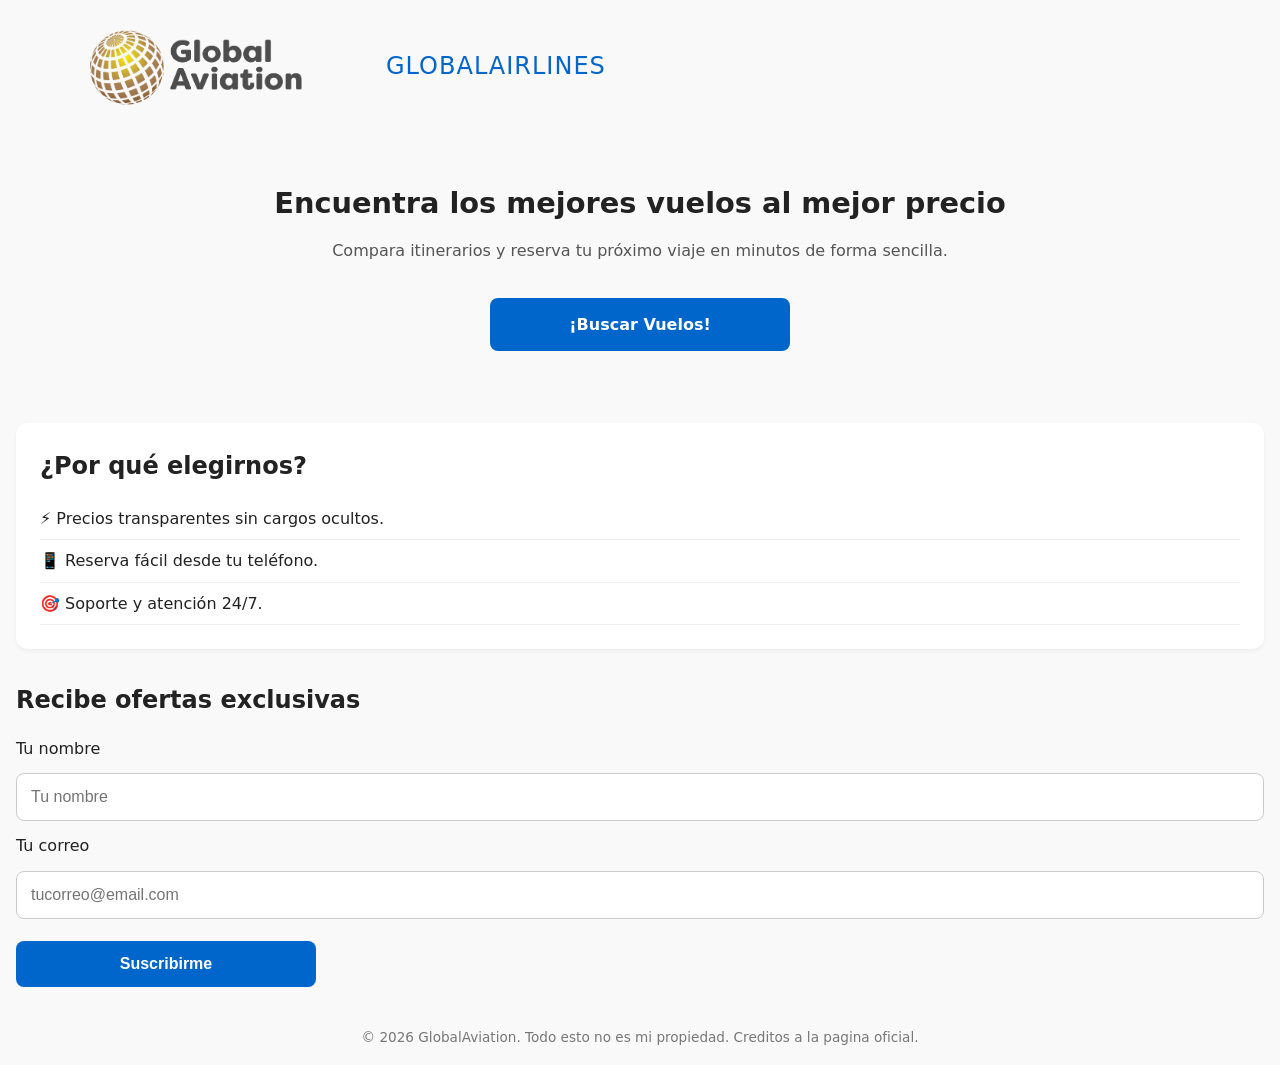
==== index.html @ c8b050ff "primer commit" ====
<!DOCTYPE html>
<html lang="es">
<head>
    <meta charset="UTF-8">
    <meta name="viewport" content="width=device-width, initial-scale=1.0">
    <title>Cheap Flights and Simple Itineraries | Global Aviation</title>
    <link rel="stylesheet" href="styles/styles.css">
</head>
<body>

    <header class="header">
        <a href="#" class="logo">
        <img src="assets/imageLogo.png" alt="Logo de GlobalAirlines" class="logo-img">
        <span>GlobalAirlines</span>
        </a>
        
        <section class="hero">
            <h1>Encuentra los mejores vuelos al mejor precio</h1>
            <p>Compara itinerarios y reserva tu próximo viaje en minutos de forma sencilla.</p>
            <a href="#contacto" class="btn-cta">¡Buscar Vuelos!</a>
        </section>
    </header>

    <main>
        <section class="benefits">
            <h2>¿Por qué elegirnos?</h2>
            <ul>
                <li>⚡ Precios transparentes sin cargos ocultos.</li>
                <li>📱 Reserva fácil desde tu teléfono.</li>
                <li>🎯 Soporte y atención 24/7.</li>
            </ul>
        </section>

        <section id="contacto" class="contact-section">
            <h2>Recibe ofertas exclusivas</h2>
            <form action="#" method="POST">
                <label for="nombre" class="sr-only">Tu nombre</label>
                <input type="text" id="nombre" name="nombre" placeholder="Tu nombre" required>
                
                <label for="correo" class="sr-only">Tu correo</label>
                <input type="email" id="correo" name="correo" placeholder="tucorreo@email.com" required>
                
                <button type="submit" class="btn-cta">Suscribirme</button>
            </form>
        </section>
    </main>

    <footer>
        <p>&copy; 2026 GlobalAviation. Todo esto no es mi propiedad. Creditos a la pagina oficial.</p>
    </footer>

</body>
</html>
---- styles/styles.css ----
* {
    box-sizing: border-box;
    margin: 0;
    padding: 0;
}

body {
    font-family: system-ui, -apple-system, BlinkMacSystemFont, 'Segoe UI', Roboto, sans-serif;
    line-height: 1.6;
    color: #222;
    background-color: #f9f9f9;
    padding: 16px;
}

.logo {
    display: inline-flex;
    align-items: center;
    justify-content: center;
    gap: 10px; 
    text-decoration: none;
    font-size: 1.5rem;
    font-weight: 400;
    color: #0066cc;
    text-transform: uppercase;
    letter-spacing: 1px;
    margin: 0 auto 24px auto;
}

.logo-img {
    height: 100px; 
    width: 360px;  
    object-fit: contain;
}

.hero {
    text-align: center;
    padding: 40px 10px;
}

.hero h1 {
    font-size: 1.8rem;
    margin-bottom: 12px;
}

.hero p {
    font-size: 1rem;
    margin-bottom: 24px;
    color: #555;
}

/* Botones grandes y fáciles de pulsar con el dedo */
.btn-cta {
    display: inline-block;
    width: 100%;
    max-width: 300px;
    background-color: #0066cc;
    color: #fff;
    text-decoration: none;
    padding: 14px 20px;
    border-radius: 8px;
    font-weight: bold;
    text-align: center;
    border: none;
    font-size: 1rem;
    cursor: pointer;
    margin-top: 10px;
}

.benefits {
    margin: 32px 0;
    background: #fff;
    padding: 24px;
    border-radius: 12px;
    box-shadow: 0 2px 4px rgba(0,0,0,0.05);
}

.benefits ul {
    list-style: none;
    margin-top: 12px;
}

.benefits li {
    padding: 8px 0;
    border-bottom: 1px solid #eee;
}

form {
    display: flex;
    flex-direction: column;
    gap: 12px;
    margin-top: 16px;
}

form input {
    width: 100%;
    padding: 14px;
    border: 1px solid #ccc;
    border-radius: 8px;
    font-size: 1rem;
}

footer {
    text-align: center;
    margin-top: 40px;
    font-size: 0.85rem;
    color: #777;
}
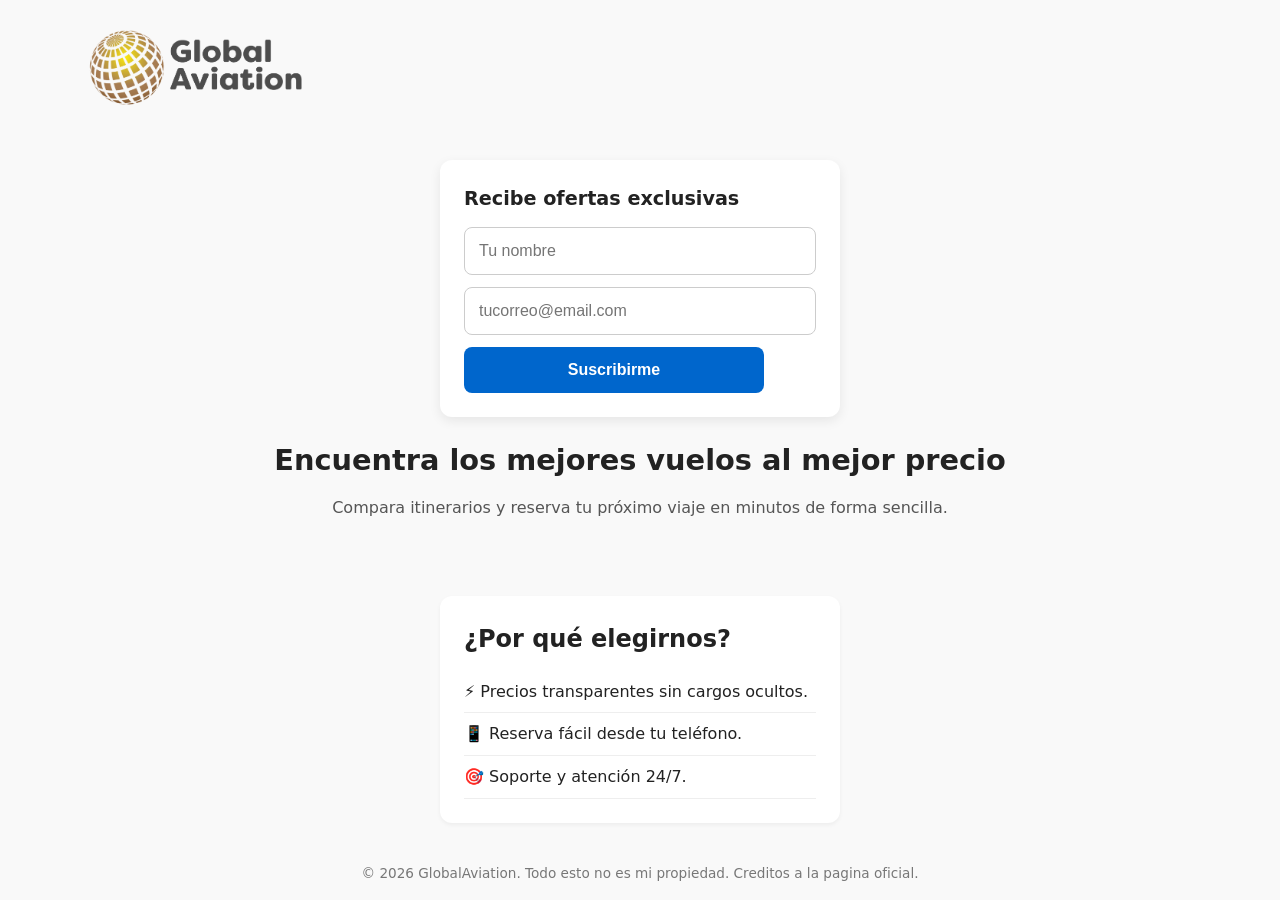
==== commit 21901089: "2do commit" ====
--- a/index.html
+++ b/index.html
@@ -10,14 +10,25 @@
 
     <header class="header">
         <a href="#" class="logo">
-        <img src="assets/imageLogo.png" alt="Logo de GlobalAirlines" class="logo-img">
-        <span>GlobalAirlines</span>
+            <img src="assets/imageLogo.png" alt="Logo de GlobalAirlines" class="logo-img">
         </a>
-        
+        <div class="header-form-container">
+                <h2>Recibe ofertas exclusivas</h2>
+                <form action="#" method="POST">
+                    <label for="nombre" class="sr-only">Tu nombre</label>
+                    <input type="text" id="nombre" name="nombre" placeholder="Tu nombre" required>
+                    
+                    <label for="correo" class="sr-only">Tu correo</label>
+                    <input type="email" id="correo" name="correo" placeholder="tucorreo@email.com" required>
+                    
+                    <button type="submit" class="btn-cta">Suscribirme</button>
+                </form>
+            </div>
         <section class="hero">
             <h1>Encuentra los mejores vuelos al mejor precio</h1>
             <p>Compara itinerarios y reserva tu próximo viaje en minutos de forma sencilla.</p>
-            <a href="#contacto" class="btn-cta">¡Buscar Vuelos!</a>
+            
+            
         </section>
     </header>
 
@@ -30,19 +41,6 @@
                 <li>🎯 Soporte y atención 24/7.</li>
             </ul>
         </section>
-
-        <section id="contacto" class="contact-section">
-            <h2>Recibe ofertas exclusivas</h2>
-            <form action="#" method="POST">
-                <label for="nombre" class="sr-only">Tu nombre</label>
-                <input type="text" id="nombre" name="nombre" placeholder="Tu nombre" required>
-                
-                <label for="correo" class="sr-only">Tu correo</label>
-                <input type="email" id="correo" name="correo" placeholder="tucorreo@email.com" required>
-                
-                <button type="submit" class="btn-cta">Suscribirme</button>
-            </form>
-        </section>
     </main>
 
     <footer>
--- a/styles/styles.css
+++ b/styles/styles.css
@@ -12,6 +12,11 @@
     padding: 16px;
 }
 
+.header {
+    text-align: left;
+    width: 100%;
+}
+
 .logo {
     display: inline-flex;
     align-items: center;
@@ -19,7 +24,7 @@
     gap: 10px; 
     text-decoration: none;
     font-size: 1.5rem;
-    font-weight: 400;
+    font-weight: 700;
     color: #0066cc;
     text-transform: uppercase;
     letter-spacing: 1px;
@@ -34,7 +39,7 @@
 
 .hero {
     text-align: center;
-    padding: 40px 10px;
+    padding: 20px 10px;
 }
 
 .hero h1 {
@@ -48,10 +53,37 @@
     color: #555;
 }
 
-/* Botones grandes y fáciles de pulsar con el dedo */
+.header-form-container {
+    background: #ffffff;
+    padding: 24px;
+    border-radius: 12px;
+    box-shadow: 0 4px 12px rgba(0, 0, 0, 0.08);
+    margin: 20px auto 0 auto;
+    max-width: 400px;
+}
+
+.header-form-container h2 {
+    font-size: 1.2rem;
+    margin-bottom: 12px;
+    color: #222;
+}
+
+form {
+    display: flex;
+    flex-direction: column;
+    gap: 12px;
+}
+
+form input {
+    width: 100%;
+    padding: 14px;
+    border: 1px solid #ccc;
+    border-radius: 8px;
+    font-size: 1rem;
+}
+
 .btn-cta {
     display: inline-block;
-    width: 100%;
     max-width: 300px;
     background-color: #0066cc;
     color: #fff;
@@ -63,11 +95,16 @@
     border: none;
     font-size: 1rem;
     cursor: pointer;
-    margin-top: 10px;
+    transition: background-color 0.2s ease;
+}
+
+.btn-cta:hover {
+    background-color: #004b99;
 }
 
 .benefits {
-    margin: 32px 0;
+    margin: 32px auto;
+    max-width: 400px;
     background: #fff;
     padding: 24px;
     border-radius: 12px;
@@ -84,19 +121,16 @@
     border-bottom: 1px solid #eee;
 }
 
-form {
-    display: flex;
-    flex-direction: column;
-    gap: 12px;
-    margin-top: 16px;
-}
-
-form input {
-    width: 100%;
-    padding: 14px;
-    border: 1px solid #ccc;
-    border-radius: 8px;
-    font-size: 1rem;
+.sr-only {
+    position: absolute;
+    width: 1px;
+    height: 1px;
+    padding: 0;
+    margin: -1px;
+    overflow: hidden;
+    clip: rect(0, 0, 0, 0);
+    white-space: nowrap;
+    border: 0;
 }
 
 footer {
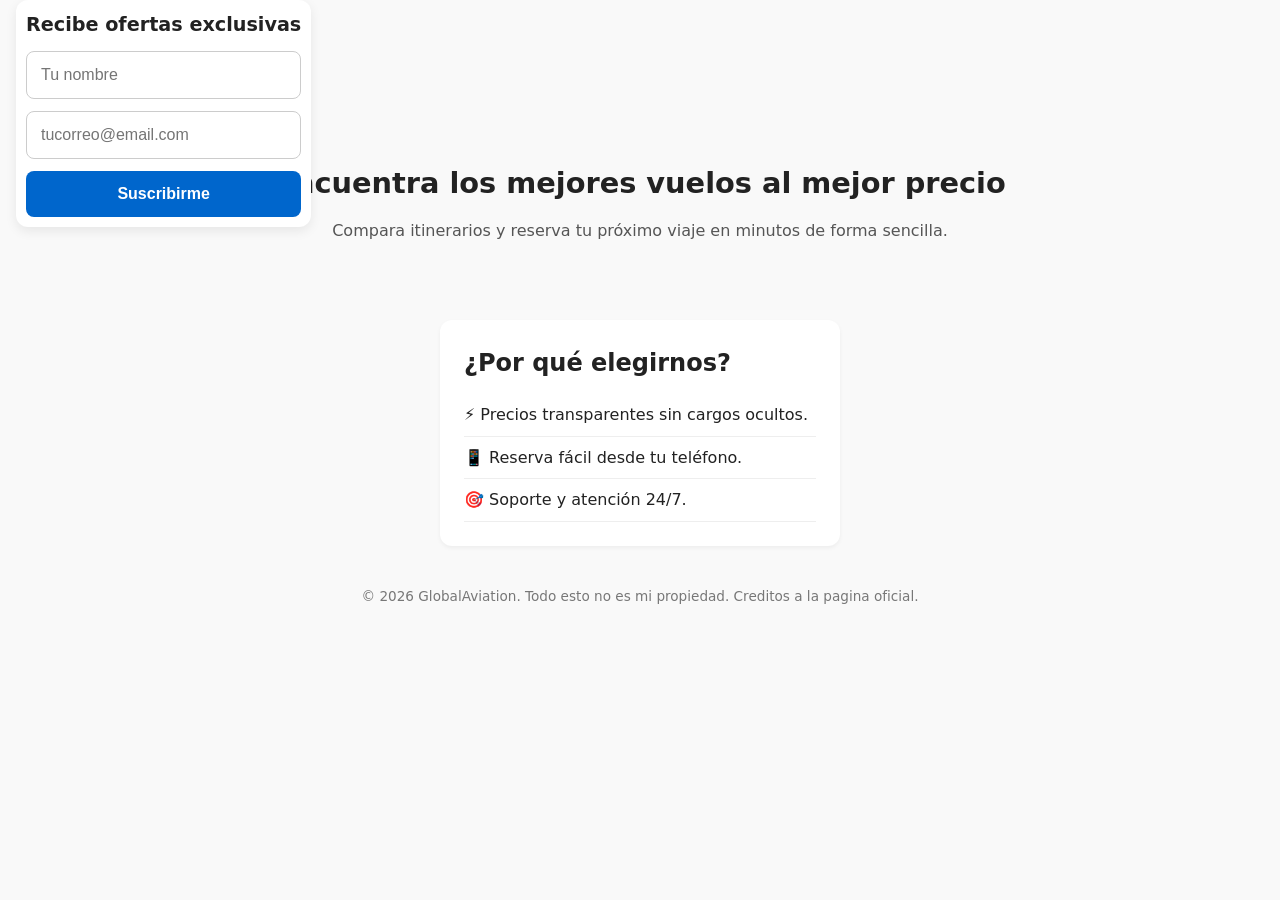
==== commit 822e06eb: "la cague" ====
--- a/index.html
+++ b/index.html
@@ -27,8 +27,6 @@
         <section class="hero">
             <h1>Encuentra los mejores vuelos al mejor precio</h1>
             <p>Compara itinerarios y reserva tu próximo viaje en minutos de forma sencilla.</p>
-            
-            
         </section>
     </header>
 
--- a/styles/styles.css
+++ b/styles/styles.css
@@ -54,17 +54,20 @@
 }
 
 .header-form-container {
+    position: absolute;
+    top: 0;
+    align-content: auto;
     background: #ffffff;
-    padding: 24px;
+    padding: 10px;
     border-radius: 12px;
     box-shadow: 0 4px 12px rgba(0, 0, 0, 0.08);
-    margin: 20px auto 0 auto;
+    margin-left: auto;
     max-width: 400px;
 }
 
 .header-form-container h2 {
     font-size: 1.2rem;
-    margin-bottom: 12px;
+    margin-bottom: 10px;
     color: #222;
 }
 
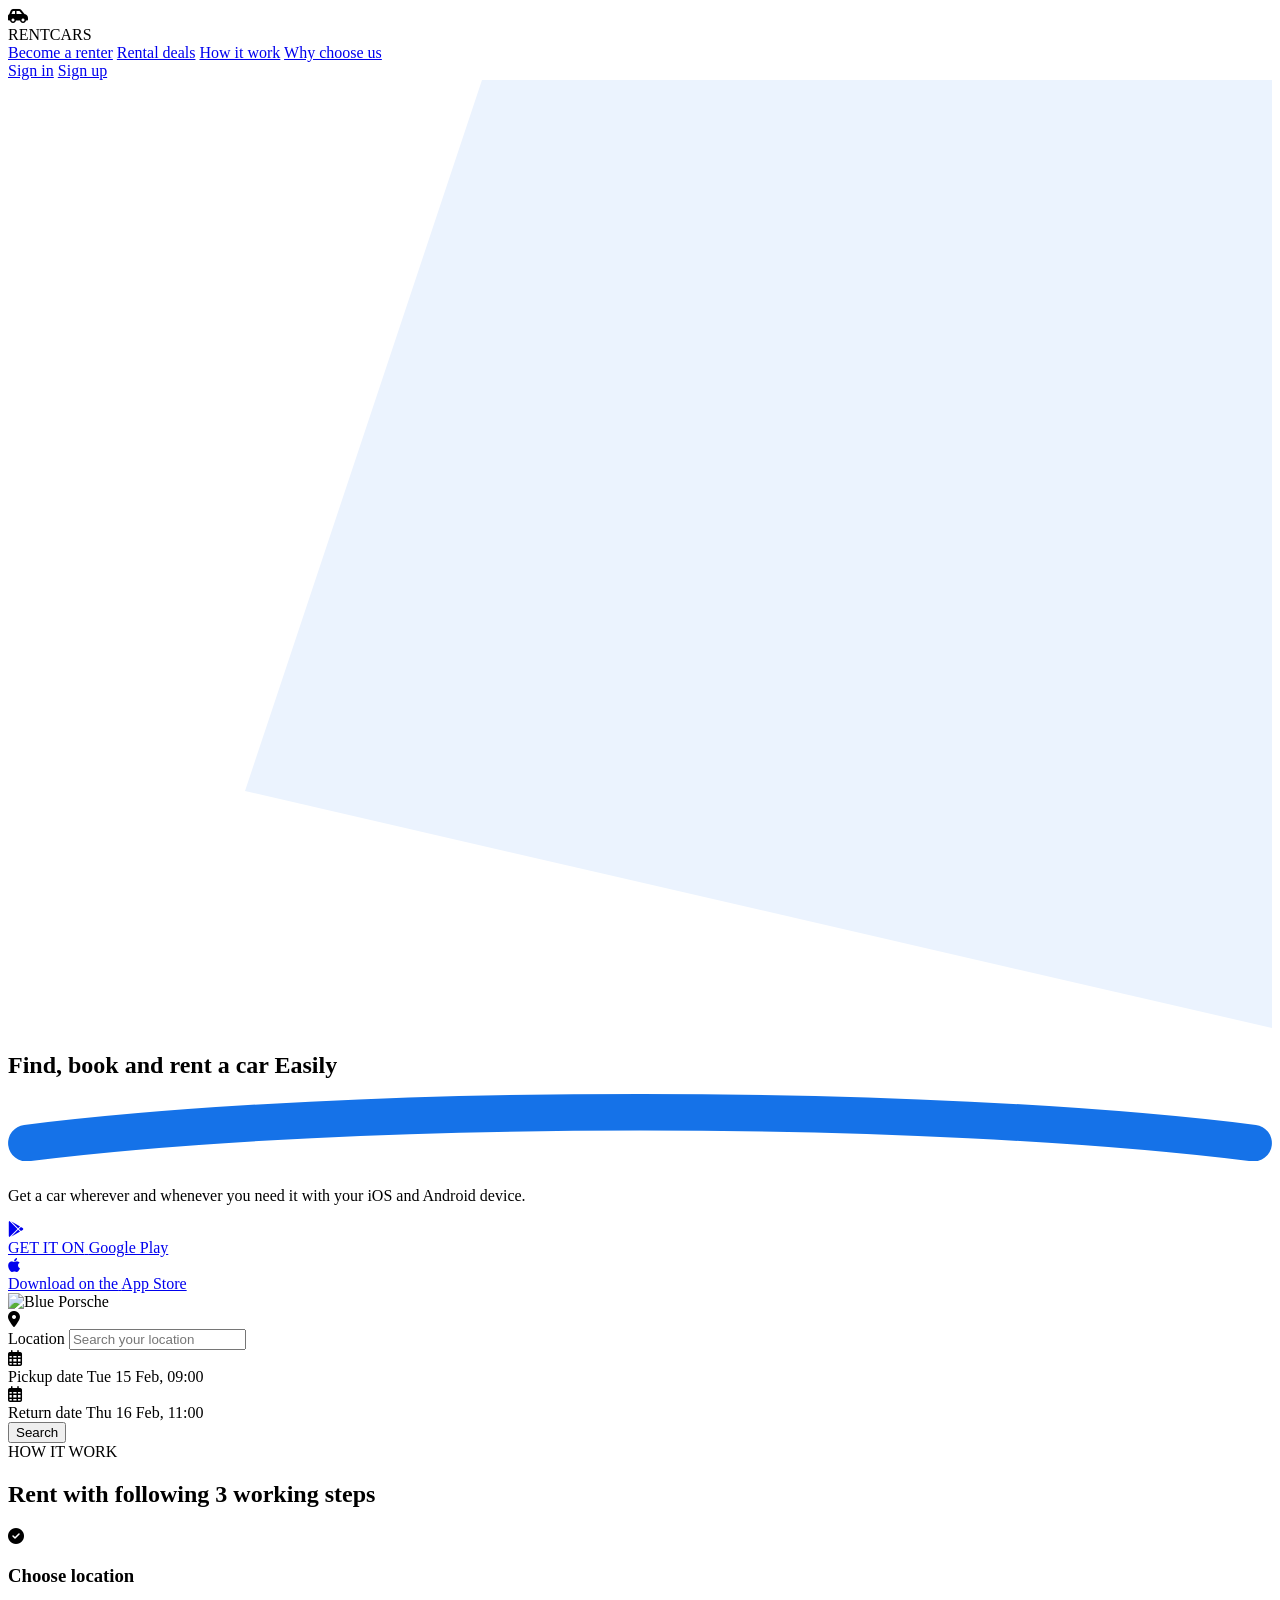
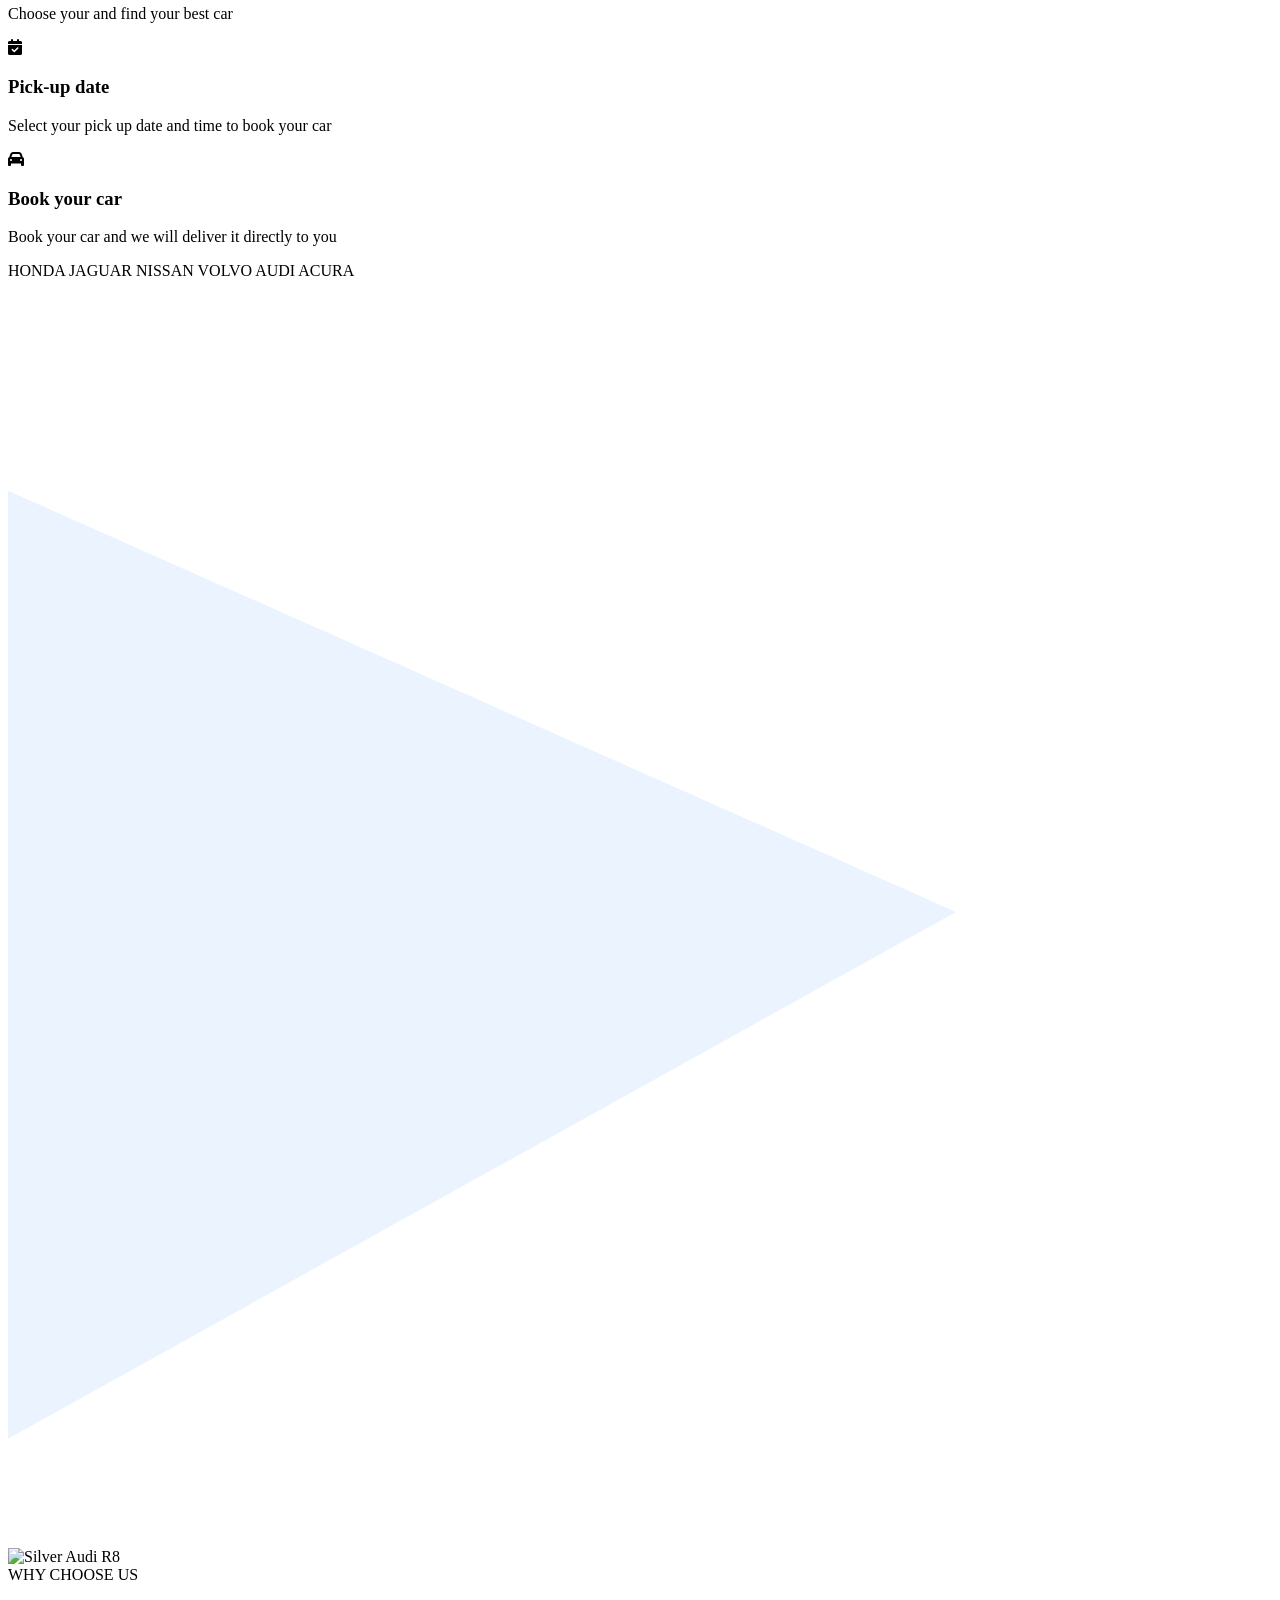
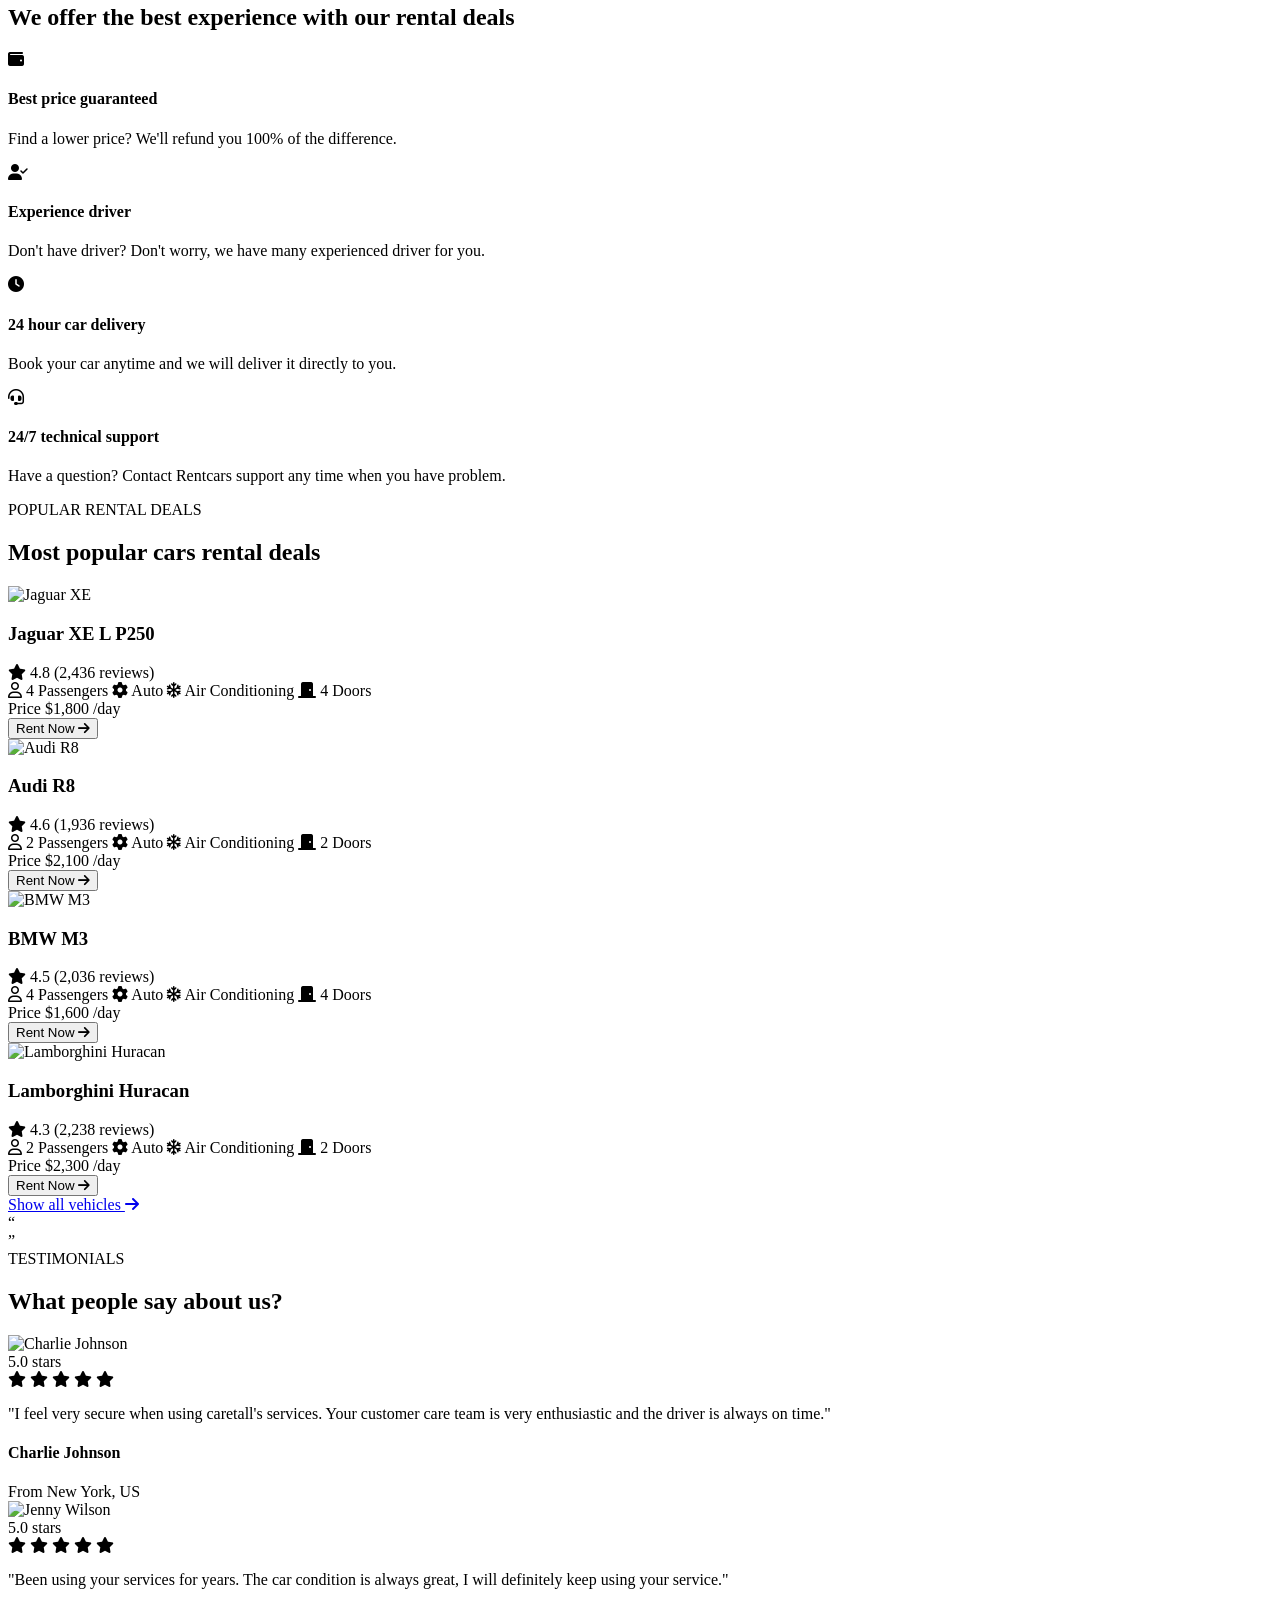
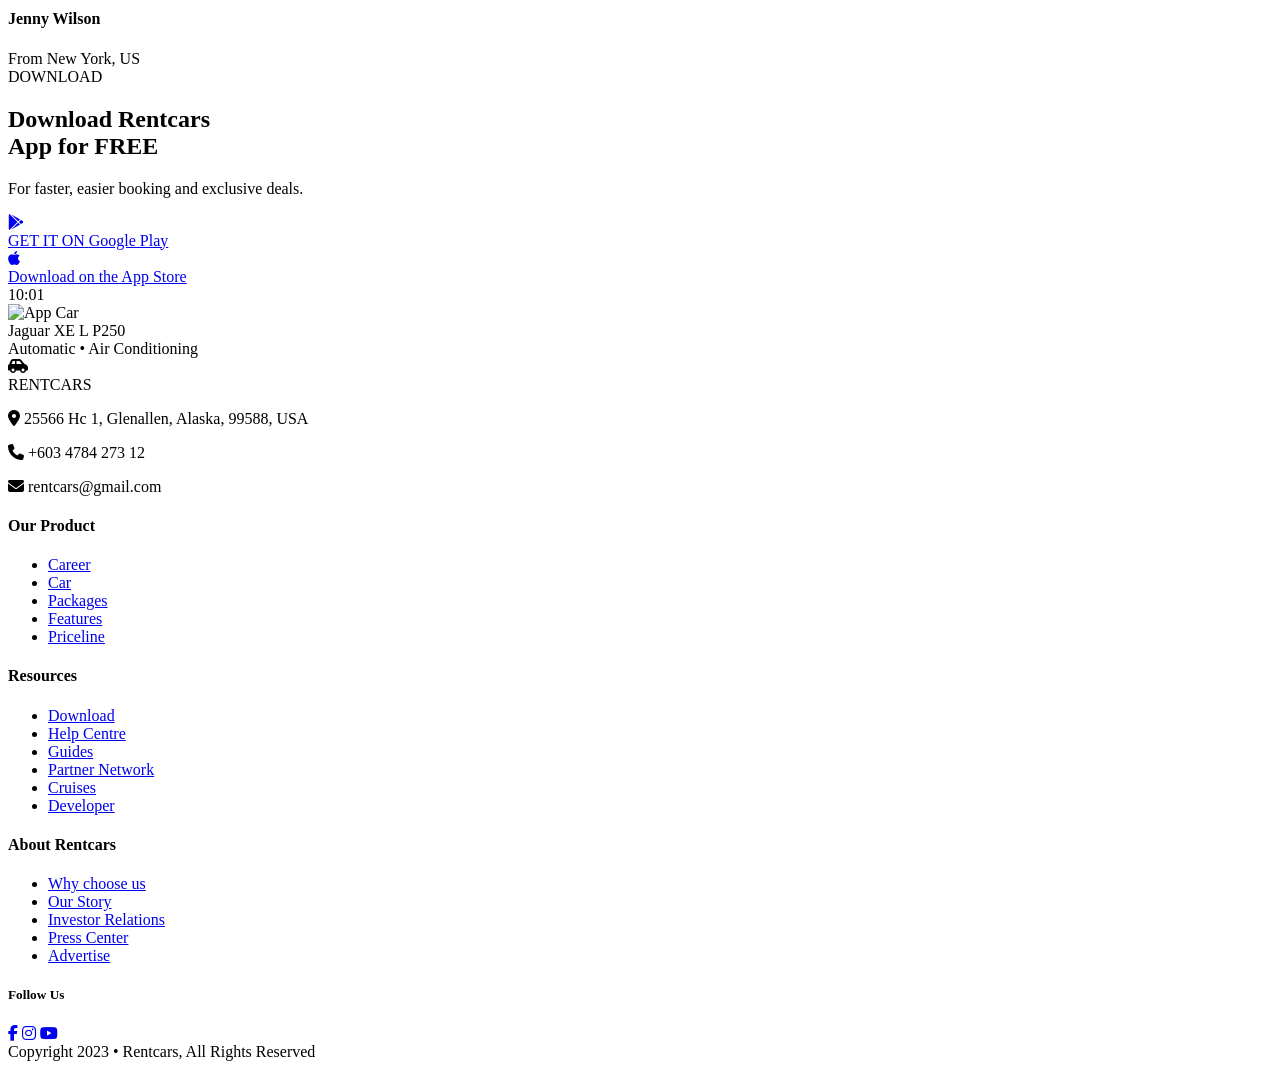
==== commit 69ef2410: "4to commit" ====
--- a/index.html
+++ b/index.html
@@ -1,49 +1,559 @@
 <!DOCTYPE html>
 <html lang="es">
 <head>
-    <meta charset="UTF-8">
-    <meta name="viewport" content="width=device-width, initial-scale=1.0">
-    <title>Cheap Flights and Simple Itineraries | Global Aviation</title>
-    <link rel="stylesheet" href="styles/styles.css">
+  <meta charset="UTF-8">
+  <meta name="viewport" content="width=device-width, initial-scale=1.0">
+  <title>RENTCARS - Find, book and rent a car Easily</title>
+  
+  <!-- Tailwind CSS CDN -->
+  <script src="https://cdn.tailwindcss.com"></script>
+  
+  <!-- Google Fonts: Poppins -->
+  <link rel="preconnect" href="https://fonts.googleapis.com">
+  <link rel="preconnect" href="https://fonts.gstatic.com" crossorigin>
+  <link href="https://fonts.googleapis.com/css2?family=Poppins:wght@300;400;500;600;700;800&display=swap" rel="stylesheet">
+  
+  <!-- Font Awesome Icons -->
+  <link rel="stylesheet" href="https://cdnjs.cloudflare.com/ajax/libs/font-awesome/6.4.0/css/all.min.css">
+
+  <!-- Archivo CSS Personalizado -->
+  <link rel="stylesheet" href="styles.css">
+
+  <script>
+    tailwind.config = {
+      theme: {
+        extend: {
+          fontFamily: {
+            sans: ['Poppins', 'sans-serif'],
+          },
+          colors: {
+            brand: {
+              blue: '#1572E8',
+              lightBlue: '#ECF5FF',
+              darkNavy: '#050B20',
+              grayBg: '#F8FAFC'
+            }
+          }
+        }
+      }
+    }
+  </script>
 </head>
-<body>
-
-    <header class="header">
-        <a href="#" class="logo">
-            <img src="assets/imageLogo.png" alt="Logo de GlobalAirlines" class="logo-img">
+<body class="bg-white text-slate-800 antialiased">
+
+  <!-- NAVBAR -->
+  <header class="max-w-7xl mx-auto px-6 py-6 flex items-center justify-between relative z-20">
+    <div class="flex items-center gap-2">
+      <div class="w-8 h-8 rounded-full bg-brand-blue flex items-center justify-center text-white text-xs font-bold">
+        <i class="fa-solid fa-car-side"></i>
+      </div>
+      <span class="font-extrabold text-xl tracking-tight text-brand-blue">RENTCARS</span>
+    </div>
+
+    <nav class="hidden md:flex items-center gap-8 text-sm font-medium text-slate-700">
+      <a href="#" class="hover:text-brand-blue transition">Become a renter</a>
+      <a href="#" class="hover:text-brand-blue transition">Rental deals</a>
+      <a href="#" class="hover:text-brand-blue transition">How it work</a>
+      <a href="#" class="hover:text-brand-blue transition">Why choose us</a>
+    </nav>
+
+    <div class="flex items-center gap-4">
+      <a href="#" class="text-sm font-medium text-slate-700 hover:text-brand-blue">Sign in</a>
+      <a href="#" class="bg-brand-blue hover:bg-blue-600 text-white text-sm font-medium px-5 py-2.5 rounded-lg shadow-sm transition">Sign up</a>
+    </div>
+  </header>
+
+  <!-- HERO SECTION -->
+  <section class="relative pt-8 pb-20 overflow-hidden">
+    <!-- Fondo Geométrico Azul Claro -->
+    <div class="absolute top-0 right-0 w-2/3 h-full -z-10 opacity-60 pointer-events-none">
+      <svg viewBox="0 0 800 600" fill="none" xmlns="http://www.w3.org/2000/svg" class="w-full h-full">
+        <path d="M 300 0 L 800 0 L 800 600 L 150 450 Z" fill="#EBF3FE"/>
+      </svg>
+    </div>
+
+    <div class="max-w-7xl mx-auto px-6 grid grid-cols-1 lg:grid-cols-12 items-center gap-12">
+      <div class="lg:col-span-5 space-y-6 z-10">
+        <h1 class="text-4xl sm:text-5xl lg:text-6xl font-extrabold text-slate-900 leading-tight">
+          Find, book and rent a car <span class="text-brand-blue relative inline-block">Easily
+            <svg class="absolute -bottom-2 left-0 w-full" viewBox="0 0 138 9" fill="none" xmlns="http://www.w3.org/2000/svg"><path d="M2 7C38 2.5 100 2.5 136 7" stroke="#1572E8" stroke-width="4" stroke-linecap="round"/></svg>
+          </span>
+        </h1>
+        <p class="text-slate-500 text-base max-w-md">
+          Get a car wherever and whenever you need it with your iOS and Android device.
+        </p>
+
+        <div class="flex items-center gap-4 pt-2">
+          <a href="#" class="bg-black text-white px-4 py-2.5 rounded-xl flex items-center gap-3 hover:opacity-90 transition">
+            <i class="fa-brands fa-google-play text-2xl"></i>
+            <div class="text-left leading-tight">
+              <span class="text-[10px] uppercase block tracking-wider text-gray-300">GET IT ON</span>
+              <span class="text-sm font-semibold block">Google Play</span>
+            </div>
+          </a>
+          <a href="#" class="bg-black text-white px-4 py-2.5 rounded-xl flex items-center gap-3 hover:opacity-90 transition">
+            <i class="fa-brands fa-apple text-2xl"></i>
+            <div class="text-left leading-tight">
+              <span class="text-[10px] block tracking-wider text-gray-300">Download on the</span>
+              <span class="text-sm font-semibold block">App Store</span>
+            </div>
+          </a>
+        </div>
+      </div>
+
+      <div class="lg:col-span-7 relative flex justify-center z-10">
+        <img src="https://images.unsplash.com/photo-1617814076367-b759c7d7e738?auto=format&fit=crop&w=1000&q=80" alt="Blue Porsche" class="w-full max-w-xl object-contain drop-shadow-2xl">
+      </div>
+    </div>
+
+    <!-- Buscador -->
+    <div class="max-w-5xl mx-auto px-6 mt-8 relative z-20">
+      <div class="bg-white rounded-2xl custom-shadow p-4 sm:p-5 grid grid-cols-1 md:grid-cols-4 gap-4 items-center">
+        <div class="flex items-center gap-3 px-3 py-2 border-r border-gray-100">
+          <div class="text-gray-400 text-xl"><i class="fa-solid fa-location-dot"></i></div>
+          <div>
+            <label class="block text-xs font-semibold text-slate-800">Location</label>
+            <input type="text" placeholder="Search your location" class="w-full text-xs text-slate-500 focus:outline-none">
+          </div>
+        </div>
+        <div class="flex items-center gap-3 px-3 py-2 border-r border-gray-100">
+          <div class="text-gray-400 text-xl"><i class="fa-regular fa-calendar-days"></i></div>
+          <div>
+            <label class="block text-xs font-semibold text-slate-800">Pickup date</label>
+            <span class="text-xs text-slate-500">Tue 15 Feb, 09:00</span>
+          </div>
+        </div>
+        <div class="flex items-center gap-3 px-3 py-2">
+          <div class="text-gray-400 text-xl"><i class="fa-regular fa-calendar-days"></i></div>
+          <div>
+            <label class="block text-xs font-semibold text-slate-800">Return date</label>
+            <span class="text-xs text-slate-500">Thu 16 Feb, 11:00</span>
+          </div>
+        </div>
+        <div>
+          <button class="w-full bg-brand-blue hover:bg-blue-600 text-white font-medium py-3 rounded-xl shadow-md transition text-sm">
+            Search
+          </button>
+        </div>
+      </div>
+    </div>
+  </section>
+
+  <!-- HOW IT WORKS -->
+  <section class="py-16 text-center">
+    <div class="max-w-7xl mx-auto px-6">
+      <span class="bg-brand-lightBlue text-brand-blue text-xs font-semibold uppercase px-4 py-1.5 rounded-md tracking-wider">
+        HOW IT WORK
+      </span>
+      <h2 class="text-3xl sm:text-4xl font-extrabold text-slate-900 mt-4 mb-12">
+        Rent with following 3 working steps
+      </h2>
+
+      <div class="grid grid-cols-1 md:grid-cols-3 gap-8">
+        <div class="flex flex-col items-center">
+          <div class="w-20 h-20 bg-brand-lightBlue text-brand-blue rounded-2xl flex items-center justify-center text-2xl mb-5 shadow-sm">
+            <i class="fa-solid fa-circle-check"></i>
+          </div>
+          <h3 class="text-lg font-bold text-slate-900 mb-2">Choose location</h3>
+          <p class="text-slate-500 text-xs leading-relaxed max-w-xs">Choose your and find your best car</p>
+        </div>
+
+        <div class="flex flex-col items-center">
+          <div class="w-20 h-20 bg-brand-lightBlue text-brand-blue rounded-2xl flex items-center justify-center text-2xl mb-5 shadow-sm">
+            <i class="fa-solid fa-calendar-check"></i>
+          </div>
+          <h3 class="text-lg font-bold text-slate-900 mb-2">Pick-up date</h3>
+          <p class="text-slate-500 text-xs leading-relaxed max-w-xs">Select your pick up date and time to book your car</p>
+        </div>
+
+        <div class="flex flex-col items-center">
+          <div class="w-20 h-20 bg-brand-lightBlue text-brand-blue rounded-2xl flex items-center justify-center text-2xl mb-5 shadow-sm">
+            <i class="fa-solid fa-car"></i>
+          </div>
+          <h3 class="text-lg font-bold text-slate-900 mb-2">Book your car</h3>
+          <p class="text-slate-500 text-xs leading-relaxed max-w-xs">Book your car and we will deliver it directly to you</p>
+        </div>
+      </div>
+
+      <!-- Marcas -->
+      <div class="mt-16 pt-8 border-t border-slate-100 flex flex-wrap items-center justify-center gap-8 md:gap-16 opacity-60 text-slate-700 font-bold tracking-widest text-lg">
+        <span>HONDA</span>
+        <span>JAGUAR</span>
+        <span>NISSAN</span>
+        <span>VOLVO</span>
+        <span>AUDI</span>
+        <span>ACURA</span>
+      </div>
+    </div>
+  </section>
+
+  <!-- WHY CHOOSE US -->
+  <section class="py-16 relative overflow-hidden">
+    <div class="absolute top-0 left-0 w-1/2 h-full -z-10 opacity-50 pointer-events-none">
+      <svg viewBox="0 0 600 600" fill="none" xmlns="http://www.w3.org/2000/svg" class="w-full h-full">
+        <path d="M 0 100 L 450 300 L 0 550 Z" fill="#EBF3FE"/>
+      </svg>
+    </div>
+
+    <div class="max-w-7xl mx-auto px-6 grid grid-cols-1 lg:grid-cols-12 gap-12 items-center">
+      <div class="lg:col-span-6 relative flex justify-center">
+        <img src="https://images.unsplash.com/photo-1603584173870-7f23fdae1b7a?auto=format&fit=crop&w=1000&q=80" alt="Silver Audi R8" class="w-full max-w-lg object-contain drop-shadow-xl">
+      </div>
+
+      <div class="lg:col-span-6 space-y-6">
+        <span class="bg-brand-lightBlue text-brand-blue text-xs font-semibold uppercase px-4 py-1.5 rounded-md tracking-wider inline-block">
+          WHY CHOOSE US
+        </span>
+        <h2 class="text-3xl sm:text-4xl font-extrabold text-slate-900 leading-snug">
+          We offer the best experience with our rental deals
+        </h2>
+
+        <div class="space-y-5 pt-2">
+          <div class="flex items-start gap-4">
+            <div class="w-12 h-12 bg-brand-lightBlue text-brand-blue rounded-xl flex items-center justify-center shrink-0">
+              <i class="fa-solid fa-wallet"></i>
+            </div>
+            <div>
+              <h4 class="font-bold text-slate-900 text-sm">Best price guaranteed</h4>
+              <p class="text-slate-500 text-xs mt-1">Find a lower price? We'll refund you 100% of the difference.</p>
+            </div>
+          </div>
+
+          <div class="flex items-start gap-4">
+            <div class="w-12 h-12 bg-brand-lightBlue text-brand-blue rounded-xl flex items-center justify-center shrink-0">
+              <i class="fa-solid fa-user-check"></i>
+            </div>
+            <div>
+              <h4 class="font-bold text-slate-900 text-sm">Experience driver</h4>
+              <p class="text-slate-500 text-xs mt-1">Don't have driver? Don't worry, we have many experienced driver for you.</p>
+            </div>
+          </div>
+
+          <div class="flex items-start gap-4">
+            <div class="w-12 h-12 bg-brand-lightBlue text-brand-blue rounded-xl flex items-center justify-center shrink-0">
+              <i class="fa-solid fa-clock"></i>
+            </div>
+            <div>
+              <h4 class="font-bold text-slate-900 text-sm">24 hour car delivery</h4>
+              <p class="text-slate-500 text-xs mt-1">Book your car anytime and we will deliver it directly to you.</p>
+            </div>
+          </div>
+
+          <div class="flex items-start gap-4">
+            <div class="w-12 h-12 bg-brand-lightBlue text-brand-blue rounded-xl flex items-center justify-center shrink-0">
+              <i class="fa-solid fa-headset"></i>
+            </div>
+            <div>
+              <h4 class="font-bold text-slate-900 text-sm">24/7 technical support</h4>
+              <p class="text-slate-500 text-xs mt-1">Have a question? Contact Rentcars support any time when you have problem.</p>
+            </div>
+          </div>
+        </div>
+      </div>
+    </div>
+  </section>
+
+  <!-- POPULAR RENTAL DEALS -->
+  <section class="py-16 text-center bg-slate-50">
+    <div class="max-w-7xl mx-auto px-6">
+      <span class="bg-brand-lightBlue text-brand-blue text-xs font-semibold uppercase px-4 py-1.5 rounded-md tracking-wider">
+        POPULAR RENTAL DEALS
+      </span>
+      <h2 class="text-3xl sm:text-4xl font-extrabold text-slate-900 mt-4 mb-12">
+        Most popular cars rental deals
+      </h2>
+
+      <div class="grid grid-cols-1 sm:grid-cols-2 lg:grid-cols-4 gap-6">
+        <!-- Card 1 -->
+        <div class="bg-white rounded-2xl card-shadow p-5 flex flex-col text-left">
+          <div class="h-36 flex items-center justify-center mb-4">
+            <img src="https://images.unsplash.com/photo-1541348263662-e082662d82da?auto=format&fit=crop&w=500&q=80" alt="Jaguar XE" class="max-h-full object-contain">
+          </div>
+          <h3 class="font-bold text-slate-900 text-base">Jaguar XE L P250</h3>
+          <div class="flex items-center gap-1 text-xs text-slate-500 mt-1 mb-4">
+            <i class="fa-solid fa-star text-amber-400"></i>
+            <span class="font-semibold text-slate-800">4.8</span>
+            <span>(2,436 reviews)</span>
+          </div>
+          <div class="grid grid-cols-2 gap-y-2 text-xs text-slate-500 border-t border-b border-slate-100 py-3 mb-4">
+            <span><i class="fa-regular fa-user mr-1"></i> 4 Passengers</span>
+            <span><i class="fa-solid fa-gear mr-1"></i> Auto</span>
+            <span><i class="fa-regular fa-snowflake mr-1"></i> Air Conditioning</span>
+            <span><i class="fa-solid fa-door-closed mr-1"></i> 4 Doors</span>
+          </div>
+          <div class="mt-auto flex items-center justify-between">
+            <div>
+              <span class="text-xs text-slate-400 block">Price</span>
+              <span class="font-extrabold text-slate-900 text-lg">$1,800 <span class="text-xs font-normal text-slate-500">/day</span></span>
+            </div>
+          </div>
+          <button class="w-full bg-brand-blue hover:bg-blue-600 text-white font-medium text-xs py-2.5 rounded-xl mt-4 flex items-center justify-center gap-2 transition">
+            Rent Now <i class="fa-solid fa-arrow-right"></i>
+          </button>
+        </div>
+
+        <!-- Card 2 -->
+        <div class="bg-white rounded-2xl card-shadow p-5 flex flex-col text-left">
+          <div class="h-36 flex items-center justify-center mb-4">
+            <img src="https://images.unsplash.com/photo-1603584173870-7f23fdae1b7a?auto=format&fit=crop&w=500&q=80" alt="Audi R8" class="max-h-full object-contain">
+          </div>
+          <h3 class="font-bold text-slate-900 text-base">Audi R8</h3>
+          <div class="flex items-center gap-1 text-xs text-slate-500 mt-1 mb-4">
+            <i class="fa-solid fa-star text-amber-400"></i>
+            <span class="font-semibold text-slate-800">4.6</span>
+            <span>(1,936 reviews)</span>
+          </div>
+          <div class="grid grid-cols-2 gap-y-2 text-xs text-slate-500 border-t border-b border-slate-100 py-3 mb-4">
+            <span><i class="fa-regular fa-user mr-1"></i> 2 Passengers</span>
+            <span><i class="fa-solid fa-gear mr-1"></i> Auto</span>
+            <span><i class="fa-regular fa-snowflake mr-1"></i> Air Conditioning</span>
+            <span><i class="fa-solid fa-door-closed mr-1"></i> 2 Doors</span>
+          </div>
+          <div class="mt-auto flex items-center justify-between">
+            <div>
+              <span class="text-xs text-slate-400 block">Price</span>
+              <span class="font-extrabold text-slate-900 text-lg">$2,100 <span class="text-xs font-normal text-slate-500">/day</span></span>
+            </div>
+          </div>
+          <button class="w-full bg-brand-blue hover:bg-blue-600 text-white font-medium text-xs py-2.5 rounded-xl mt-4 flex items-center justify-center gap-2 transition">
+            Rent Now <i class="fa-solid fa-arrow-right"></i>
+          </button>
+        </div>
+
+        <!-- Card 3 -->
+        <div class="bg-white rounded-2xl card-shadow p-5 flex flex-col text-left">
+          <div class="h-36 flex items-center justify-center mb-4">
+            <img src="https://images.unsplash.com/photo-1555215695-3004980ad54e?auto=format&fit=crop&w=500&q=80" alt="BMW M3" class="max-h-full object-contain">
+          </div>
+          <h3 class="font-bold text-slate-900 text-base">BMW M3</h3>
+          <div class="flex items-center gap-1 text-xs text-slate-500 mt-1 mb-4">
+            <i class="fa-solid fa-star text-amber-400"></i>
+            <span class="font-semibold text-slate-800">4.5</span>
+            <span>(2,036 reviews)</span>
+          </div>
+          <div class="grid grid-cols-2 gap-y-2 text-xs text-slate-500 border-t border-b border-slate-100 py-3 mb-4">
+            <span><i class="fa-regular fa-user mr-1"></i> 4 Passengers</span>
+            <span><i class="fa-solid fa-gear mr-1"></i> Auto</span>
+            <span><i class="fa-regular fa-snowflake mr-1"></i> Air Conditioning</span>
+            <span><i class="fa-solid fa-door-closed mr-1"></i> 4 Doors</span>
+          </div>
+          <div class="mt-auto flex items-center justify-between">
+            <div>
+              <span class="text-xs text-slate-400 block">Price</span>
+              <span class="font-extrabold text-slate-900 text-lg">$1,600 <span class="text-xs font-normal text-slate-500">/day</span></span>
+            </div>
+          </div>
+          <button class="w-full bg-brand-blue hover:bg-blue-600 text-white font-medium text-xs py-2.5 rounded-xl mt-4 flex items-center justify-center gap-2 transition">
+            Rent Now <i class="fa-solid fa-arrow-right"></i>
+          </button>
+        </div>
+
+        <!-- Card 4 -->
+        <div class="bg-white rounded-2xl card-shadow p-5 flex flex-col text-left">
+          <div class="h-36 flex items-center justify-center mb-4">
+            <img src="https://images.unsplash.com/photo-1544620347-c4fd4a3d5957?auto=format&fit=crop&w=500&q=80" alt="Lamborghini Huracan" class="max-h-full object-contain">
+          </div>
+          <h3 class="font-bold text-slate-900 text-base">Lamborghini Huracan</h3>
+          <div class="flex items-center gap-1 text-xs text-slate-500 mt-1 mb-4">
+            <i class="fa-solid fa-star text-amber-400"></i>
+            <span class="font-semibold text-slate-800">4.3</span>
+            <span>(2,238 reviews)</span>
+          </div>
+          <div class="grid grid-cols-2 gap-y-2 text-xs text-slate-500 border-t border-b border-slate-100 py-3 mb-4">
+            <span><i class="fa-regular fa-user mr-1"></i> 2 Passengers</span>
+            <span><i class="fa-solid fa-gear mr-1"></i> Auto</span>
+            <span><i class="fa-regular fa-snowflake mr-1"></i> Air Conditioning</span>
+            <span><i class="fa-solid fa-door-closed mr-1"></i> 2 Doors</span>
+          </div>
+          <div class="mt-auto flex items-center justify-between">
+            <div>
+              <span class="text-xs text-slate-400 block">Price</span>
+              <span class="font-extrabold text-slate-900 text-lg">$2,300 <span class="text-xs font-normal text-slate-500">/day</span></span>
+            </div>
+          </div>
+          <button class="w-full bg-brand-blue hover:bg-blue-600 text-white font-medium text-xs py-2.5 rounded-xl mt-4 flex items-center justify-center gap-2 transition">
+            Rent Now <i class="fa-solid fa-arrow-right"></i>
+          </button>
+        </div>
+      </div>
+
+      <div class="mt-10">
+        <a href="#" class="inline-flex items-center gap-2 border border-slate-300 hover:border-brand-blue text-slate-700 hover:text-brand-blue font-medium text-xs px-6 py-3 rounded-xl transition bg-white">
+          Show all vehicles <i class="fa-solid fa-arrow-right"></i>
         </a>
-        <div class="header-form-container">
-                <h2>Recibe ofertas exclusivas</h2>
-                <form action="#" method="POST">
-                    <label for="nombre" class="sr-only">Tu nombre</label>
-                    <input type="text" id="nombre" name="nombre" placeholder="Tu nombre" required>
-                    
-                    <label for="correo" class="sr-only">Tu correo</label>
-                    <input type="email" id="correo" name="correo" placeholder="tucorreo@email.com" required>
-                    
-                    <button type="submit" class="btn-cta">Suscribirme</button>
-                </form>
-            </div>
-        <section class="hero">
-            <h1>Encuentra los mejores vuelos al mejor precio</h1>
-            <p>Compara itinerarios y reserva tu próximo viaje en minutos de forma sencilla.</p>
-        </section>
-    </header>
-
-    <main>
-        <section class="benefits">
-            <h2>¿Por qué elegirnos?</h2>
-            <ul>
-                <li>⚡ Precios transparentes sin cargos ocultos.</li>
-                <li>📱 Reserva fácil desde tu teléfono.</li>
-                <li>🎯 Soporte y atención 24/7.</li>
-            </ul>
-        </section>
-    </main>
-
-    <footer>
-        <p>&copy; 2026 GlobalAviation. Todo esto no es mi propiedad. Creditos a la pagina oficial.</p>
-    </footer>
+      </div>
+    </div>
+  </section>
+
+  <!-- TESTIMONIALS -->
+  <section class="py-16 text-center relative overflow-hidden">
+    <div class="absolute top-10 left-10 text-brand-lightBlue opacity-70 text-9xl font-serif pointer-events-none">“</div>
+    <div class="absolute top-10 right-10 text-brand-lightBlue opacity-70 text-9xl font-serif pointer-events-none">”</div>
+
+    <div class="max-w-7xl mx-auto px-6 relative z-10">
+      <span class="bg-brand-lightBlue text-brand-blue text-xs font-semibold uppercase px-4 py-1.5 rounded-md tracking-wider">
+        TESTIMONIALS
+      </span>
+      <h2 class="text-3xl sm:text-4xl font-extrabold text-slate-900 mt-4 mb-12">
+        What people say about us?
+      </h2>
+
+      <div class="grid grid-cols-1 md:grid-cols-2 gap-8 max-w-5xl mx-auto">
+        <div class="bg-white rounded-2xl card-shadow p-6 flex flex-col sm:flex-row gap-6 items-center text-left">
+          <img src="https://images.unsplash.com/photo-1507003211169-0a1dd7228f2d?auto=format&fit=crop&w=300&q=80" alt="Charlie Johnson" class="w-28 h-36 object-cover rounded-xl shrink-0">
+          <div>
+            <div class="text-2xl font-extrabold text-slate-900">5.0 <span class="text-sm font-normal text-slate-500">stars</span></div>
+            <div class="flex text-amber-400 text-xs my-1">
+              <i class="fa-solid fa-star"></i>
+              <i class="fa-solid fa-star"></i>
+              <i class="fa-solid fa-star"></i>
+              <i class="fa-solid fa-star"></i>
+              <i class="fa-solid fa-star"></i>
+            </div>
+            <p class="text-xs text-slate-600 mt-3 mb-4 leading-relaxed italic">
+              "I feel very secure when using caretall's services. Your customer care team is very enthusiastic and the driver is always on time."
+            </p>
+            <h4 class="font-bold text-slate-900 text-sm">Charlie Johnson</h4>
+            <span class="text-xs text-slate-400">From New York, US</span>
+          </div>
+        </div>
+
+        <div class="bg-white rounded-2xl card-shadow p-6 flex flex-col sm:flex-row gap-6 items-center text-left">
+          <img src="https://images.unsplash.com/photo-1494790108377-be9c29b29330?auto=format&fit=crop&w=300&q=80" alt="Jenny Wilson" class="w-28 h-36 object-cover rounded-xl shrink-0">
+          <div>
+            <div class="text-2xl font-extrabold text-slate-900">5.0 <span class="text-sm font-normal text-slate-500">stars</span></div>
+            <div class="flex text-amber-400 text-xs my-1">
+              <i class="fa-solid fa-star"></i>
+              <i class="fa-solid fa-star"></i>
+              <i class="fa-solid fa-star"></i>
+              <i class="fa-solid fa-star"></i>
+              <i class="fa-solid fa-star"></i>
+            </div>
+            <p class="text-xs text-slate-600 mt-3 mb-4 leading-relaxed italic">
+              "Been using your services for years. The car condition is always great, I will definitely keep using your service."
+            </p>
+            <h4 class="font-bold text-slate-900 text-sm">Jenny Wilson</h4>
+            <span class="text-xs text-slate-400">From New York, US</span>
+          </div>
+        </div>
+      </div>
+    </div>
+  </section>
+
+  <!-- DOWNLOAD APP -->
+  <section class="py-16 relative overflow-hidden">
+    <div class="max-w-7xl mx-auto px-6 grid grid-cols-1 lg:grid-cols-12 items-center gap-12">
+      <div class="lg:col-span-6 space-y-6">
+        <span class="bg-brand-lightBlue text-brand-blue text-xs font-semibold uppercase px-4 py-1.5 rounded-md tracking-wider">
+          DOWNLOAD
+        </span>
+        <h2 class="text-3xl sm:text-5xl font-extrabold text-slate-900 leading-tight">
+          Download Rentcars<br>App for <span class="text-brand-blue">FREE</span>
+        </h2>
+        <p class="text-slate-500 text-xs sm:text-sm">
+          For faster, easier booking and exclusive deals.
+        </p>
+
+        <div class="flex items-center gap-4 pt-2">
+          <a href="#" class="bg-black text-white px-4 py-2.5 rounded-xl flex items-center gap-3 hover:opacity-90 transition">
+            <i class="fa-brands fa-google-play text-2xl"></i>
+            <div class="text-left leading-tight">
+              <span class="text-[10px] uppercase block tracking-wider text-gray-300">GET IT ON</span>
+              <span class="text-sm font-semibold block">Google Play</span>
+            </div>
+          </a>
+          <a href="#" class="bg-black text-white px-4 py-2.5 rounded-xl flex items-center gap-3 hover:opacity-90 transition">
+            <i class="fa-brands fa-apple text-2xl"></i>
+            <div class="text-left leading-tight">
+              <span class="text-[10px] block tracking-wider text-gray-300">Download on the</span>
+              <span class="text-sm font-semibold block">App Store</span>
+            </div>
+          </a>
+        </div>
+      </div>
+
+      <div class="lg:col-span-6 flex justify-center relative">
+        <div class="w-64 sm:w-72 bg-black rounded-[40px] p-3 shadow-2xl border-4 border-slate-800">
+          <div class="bg-white rounded-[32px] overflow-hidden p-4 relative pt-6 text-center">
+            <div class="w-20 h-4 bg-black rounded-full mx-auto mb-4"></div>
+            <div class="text-xs font-bold text-slate-800 mb-2">10:01</div>
+            
+            <div class="bg-slate-50 rounded-2xl p-3 border border-slate-100 shadow-sm text-left mt-4">
+              <img src="https://images.unsplash.com/photo-1541348263662-e082662d82da?auto=format&fit=crop&w=400&q=80" alt="App Car" class="w-full h-24 object-contain mb-2">
+              <div class="font-bold text-xs text-slate-900">Jaguar XE L P250</div>
+              <div class="text-[10px] text-slate-400">Automatic • Air Conditioning</div>
+            </div>
+          </div>
+        </div>
+      </div>
+    </div>
+  </section>
+
+  <!-- FOOTER -->
+  <footer class="bg-brand-darkNavy text-white pt-16 pb-8">
+    <div class="max-w-7xl mx-auto px-6 grid grid-cols-1 md:grid-cols-5 gap-8 pb-12 border-b border-slate-800 text-xs">
+      <div class="md:col-span-2 space-y-4">
+        <div class="flex items-center gap-2">
+          <div class="w-7 h-7 rounded-full bg-brand-blue flex items-center justify-center text-white text-xs font-bold">
+            <i class="fa-solid fa-car-side"></i>
+          </div>
+          <span class="font-extrabold text-lg tracking-tight text-white">RENTCARS</span>
+        </div>
+        <div class="space-y-2 text-slate-400">
+          <p><i class="fa-solid fa-location-dot mr-2"></i> 25566 Hc 1, Glenallen, Alaska, 99588, USA</p>
+          <p><i class="fa-solid fa-phone mr-2"></i> +603 4784 273 12</p>
+          <p><i class="fa-solid fa-envelope mr-2"></i> rentcars@gmail.com</p>
+        </div>
+      </div>
+
+      <div class="space-y-3">
+        <h4 class="font-bold text-white text-sm">Our Product</h4>
+        <ul class="space-y-2 text-slate-400">
+          <li><a href="#" class="hover:text-white transition">Career</a></li>
+          <li><a href="#" class="hover:text-white transition">Car</a></li>
+          <li><a href="#" class="hover:text-white transition">Packages</a></li>
+          <li><a href="#" class="hover:text-white transition">Features</a></li>
+          <li><a href="#" class="hover:text-white transition">Priceline</a></li>
+        </ul>
+      </div>
+
+      <div class="space-y-3">
+        <h4 class="font-bold text-white text-sm">Resources</h4>
+        <ul class="space-y-2 text-slate-400">
+          <li><a href="#" class="hover:text-white transition">Download</a></li>
+          <li><a href="#" class="hover:text-white transition">Help Centre</a></li>
+          <li><a href="#" class="hover:text-white transition">Guides</a></li>
+          <li><a href="#" class="hover:text-white transition">Partner Network</a></li>
+          <li><a href="#" class="hover:text-white transition">Cruises</a></li>
+          <li><a href="#" class="hover:text-white transition">Developer</a></li>
+        </ul>
+      </div>
+
+      <div class="space-y-3">
+        <h4 class="font-bold text-white text-sm">About Rentcars</h4>
+        <ul class="space-y-2 text-slate-400">
+          <li><a href="#" class="hover:text-white transition">Why choose us</a></li>
+          <li><a href="#" class="hover:text-white transition">Our Story</a></li>
+          <li><a href="#" class="hover:text-white transition">Investor Relations</a></li>
+          <li><a href="#" class="hover:text-white transition">Press Center</a></li>
+          <li><a href="#" class="hover:text-white transition">Advertise</a></li>
+        </ul>
+
+        <div class="pt-2">
+          <h5 class="font-bold text-white mb-2">Follow Us</h5>
+          <div class="flex items-center gap-3 text-slate-400 text-sm">
+            <a href="#" class="hover:text-white"><i class="fa-brands fa-facebook-f"></i></a>
+            <a href="#" class="hover:text-white"><i class="fa-brands fa-instagram"></i></a>
+            <a href="#" class="hover:text-white"><i class="fa-brands fa-youtube"></i></a>
+          </div>
+        </div>
+      </div>
+    </div>
+
+    <div class="max-w-7xl mx-auto px-6 pt-6 text-center text-slate-500 text-[11px]">
+      Copyright 2023 • Rentcars, All Rights Reserved
+    </div>
+  </footer>
 
 </body>
 </html>
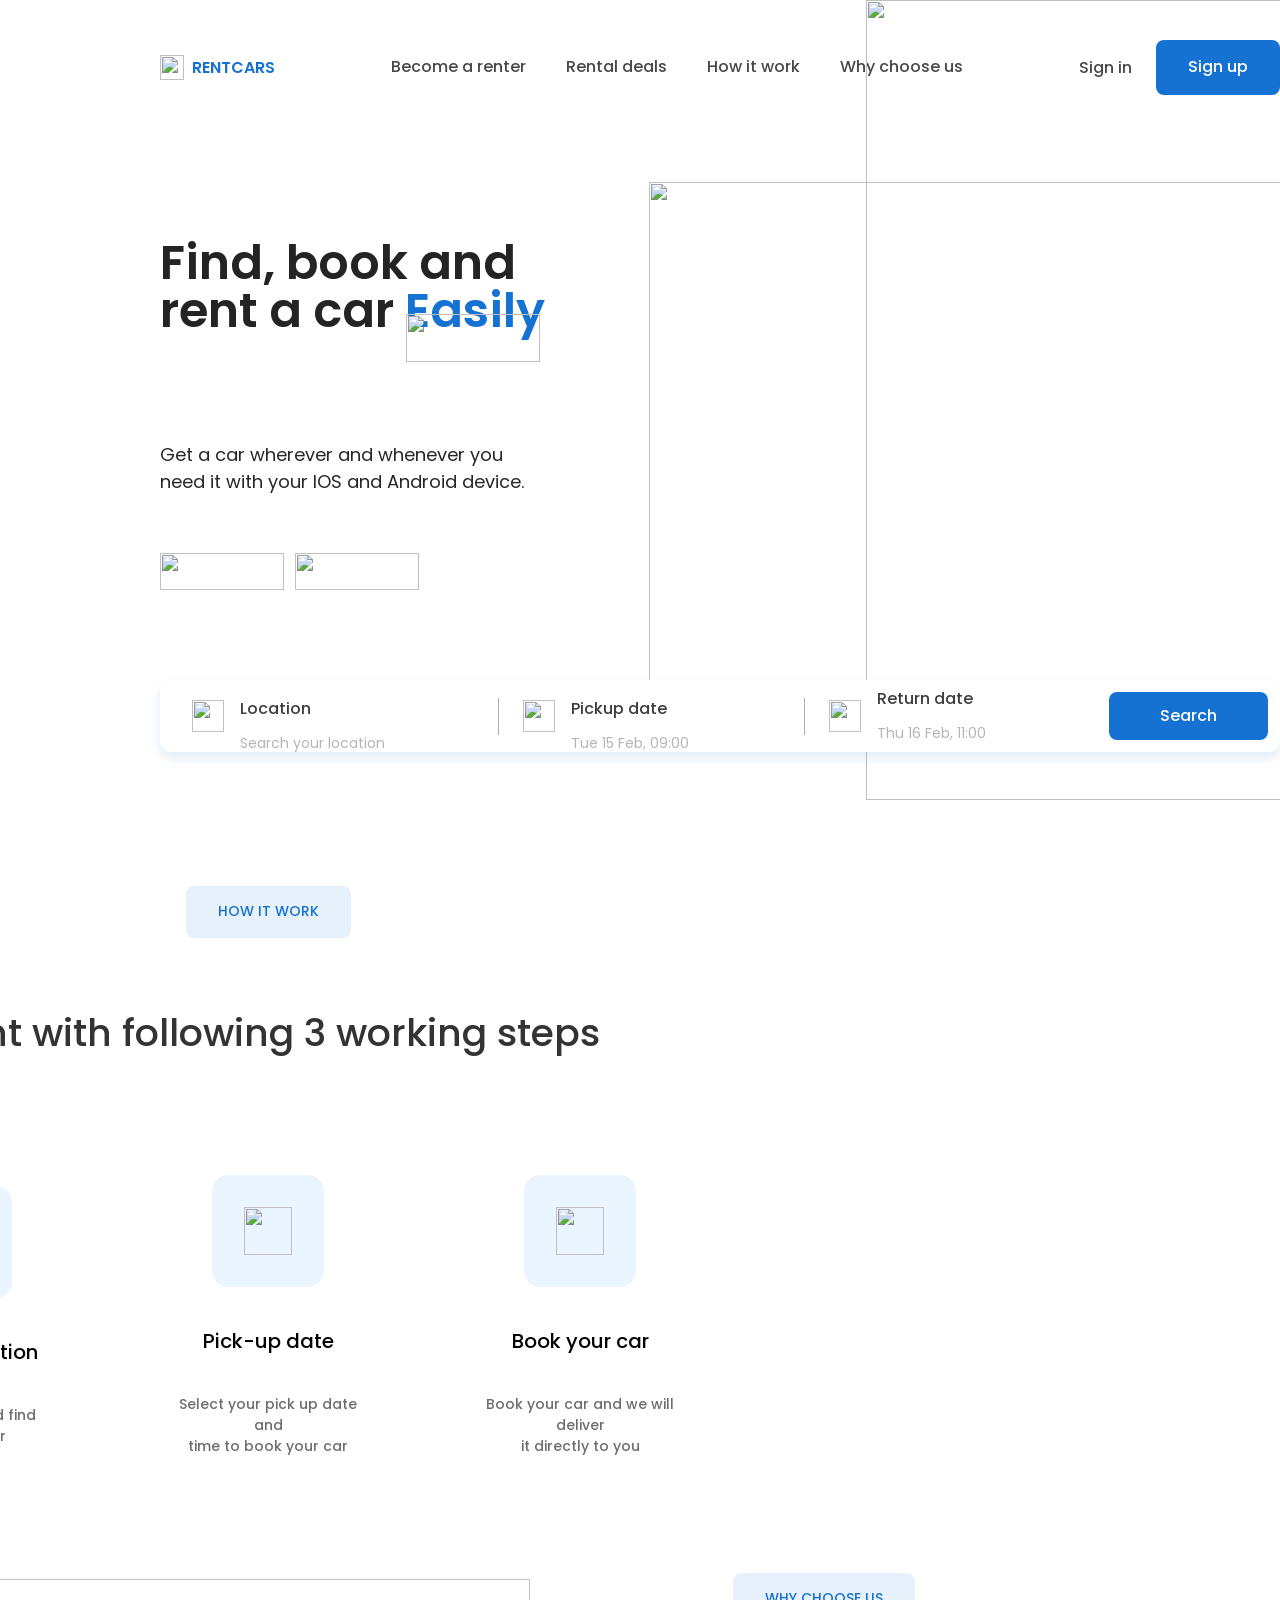
==== commit 74ac7c35: "otra vez" ====
--- a/index.html
+++ b/index.html
@@ -1,559 +1,237 @@
 <!DOCTYPE html>
-<html lang="es">
+<html>
 <head>
-  <meta charset="UTF-8">
-  <meta name="viewport" content="width=device-width, initial-scale=1.0">
-  <title>RENTCARS - Find, book and rent a car Easily</title>
-  
-  <!-- Tailwind CSS CDN -->
-  <script src="https://cdn.tailwindcss.com"></script>
-  
-  <!-- Google Fonts: Poppins -->
-  <link rel="preconnect" href="https://fonts.googleapis.com">
-  <link rel="preconnect" href="https://fonts.gstatic.com" crossorigin>
-  <link href="https://fonts.googleapis.com/css2?family=Poppins:wght@300;400;500;600;700;800&display=swap" rel="stylesheet">
-  
-  <!-- Font Awesome Icons -->
-  <link rel="stylesheet" href="https://cdnjs.cloudflare.com/ajax/libs/font-awesome/6.4.0/css/all.min.css">
-
-  <!-- Archivo CSS Personalizado -->
-  <link rel="stylesheet" href="styles.css">
-
-  <script>
-    tailwind.config = {
-      theme: {
-        extend: {
-          fontFamily: {
-            sans: ['Poppins', 'sans-serif'],
-          },
-          colors: {
-            brand: {
-              blue: '#1572E8',
-              lightBlue: '#ECF5FF',
-              darkNavy: '#050B20',
-              grayBg: '#F8FAFC'
-            }
-          }
-        }
-      }
-    }
-  </script>
+<meta name="viewport" content="width=device-width, initial-scale=1"/>
+<meta charset="utf-8" />
+<link rel="stylesheet" href="styles/global.css">
+<link rel="stylesheet" href="styles/styles.css">
 </head>
-<body class="bg-white text-slate-800 antialiased">
-
-  <!-- NAVBAR -->
-  <header class="max-w-7xl mx-auto px-6 py-6 flex items-center justify-between relative z-20">
-    <div class="flex items-center gap-2">
-      <div class="w-8 h-8 rounded-full bg-brand-blue flex items-center justify-center text-white text-xs font-bold">
-        <i class="fa-solid fa-car-side"></i>
-      </div>
-      <span class="font-extrabold text-xl tracking-tight text-brand-blue">RENTCARS</span>
-    </div>
-
-    <nav class="hidden md:flex items-center gap-8 text-sm font-medium text-slate-700">
-      <a href="#" class="hover:text-brand-blue transition">Become a renter</a>
-      <a href="#" class="hover:text-brand-blue transition">Rental deals</a>
-      <a href="#" class="hover:text-brand-blue transition">How it work</a>
-      <a href="#" class="hover:text-brand-blue transition">Why choose us</a>
-    </nav>
-
-    <div class="flex items-center gap-4">
-      <a href="#" class="text-sm font-medium text-slate-700 hover:text-brand-blue">Sign in</a>
-      <a href="#" class="bg-brand-blue hover:bg-blue-600 text-white text-sm font-medium px-5 py-2.5 rounded-lg shadow-sm transition">Sign up</a>
-    </div>
-  </header>
-
-  <!-- HERO SECTION -->
-  <section class="relative pt-8 pb-20 overflow-hidden">
-    <!-- Fondo Geométrico Azul Claro -->
-    <div class="absolute top-0 right-0 w-2/3 h-full -z-10 opacity-60 pointer-events-none">
-      <svg viewBox="0 0 800 600" fill="none" xmlns="http://www.w3.org/2000/svg" class="w-full h-full">
-        <path d="M 300 0 L 800 0 L 800 600 L 150 450 Z" fill="#EBF3FE"/>
-      </svg>
-    </div>
-
-    <div class="max-w-7xl mx-auto px-6 grid grid-cols-1 lg:grid-cols-12 items-center gap-12">
-      <div class="lg:col-span-5 space-y-6 z-10">
-        <h1 class="text-4xl sm:text-5xl lg:text-6xl font-extrabold text-slate-900 leading-tight">
-          Find, book and rent a car <span class="text-brand-blue relative inline-block">Easily
-            <svg class="absolute -bottom-2 left-0 w-full" viewBox="0 0 138 9" fill="none" xmlns="http://www.w3.org/2000/svg"><path d="M2 7C38 2.5 100 2.5 136 7" stroke="#1572E8" stroke-width="4" stroke-linecap="round"/></svg>
-          </span>
-        </h1>
-        <p class="text-slate-500 text-base max-w-md">
-          Get a car wherever and whenever you need it with your iOS and Android device.
-        </p>
-
-        <div class="flex items-center gap-4 pt-2">
-          <a href="#" class="bg-black text-white px-4 py-2.5 rounded-xl flex items-center gap-3 hover:opacity-90 transition">
-            <i class="fa-brands fa-google-play text-2xl"></i>
-            <div class="text-left leading-tight">
-              <span class="text-[10px] uppercase block tracking-wider text-gray-300">GET IT ON</span>
-              <span class="text-sm font-semibold block">Google Play</span>
-            </div>
-          </a>
-          <a href="#" class="bg-black text-white px-4 py-2.5 rounded-xl flex items-center gap-3 hover:opacity-90 transition">
-            <i class="fa-brands fa-apple text-2xl"></i>
-            <div class="text-left leading-tight">
-              <span class="text-[10px] block tracking-wider text-gray-300">Download on the</span>
-              <span class="text-sm font-semibold block">App Store</span>
-            </div>
-          </a>
-        </div>
-      </div>
-
-      <div class="lg:col-span-7 relative flex justify-center z-10">
-        <img src="https://images.unsplash.com/photo-1617814076367-b759c7d7e738?auto=format&fit=crop&w=1000&q=80" alt="Blue Porsche" class="w-full max-w-xl object-contain drop-shadow-2xl">
-      </div>
-    </div>
-
-    <!-- Buscador -->
-    <div class="max-w-5xl mx-auto px-6 mt-8 relative z-20">
-      <div class="bg-white rounded-2xl custom-shadow p-4 sm:p-5 grid grid-cols-1 md:grid-cols-4 gap-4 items-center">
-        <div class="flex items-center gap-3 px-3 py-2 border-r border-gray-100">
-          <div class="text-gray-400 text-xl"><i class="fa-solid fa-location-dot"></i></div>
-          <div>
-            <label class="block text-xs font-semibold text-slate-800">Location</label>
-            <input type="text" placeholder="Search your location" class="w-full text-xs text-slate-500 focus:outline-none">
-          </div>
-        </div>
-        <div class="flex items-center gap-3 px-3 py-2 border-r border-gray-100">
-          <div class="text-gray-400 text-xl"><i class="fa-regular fa-calendar-days"></i></div>
-          <div>
-            <label class="block text-xs font-semibold text-slate-800">Pickup date</label>
-            <span class="text-xs text-slate-500">Tue 15 Feb, 09:00</span>
-          </div>
-        </div>
-        <div class="flex items-center gap-3 px-3 py-2">
-          <div class="text-gray-400 text-xl"><i class="fa-regular fa-calendar-days"></i></div>
-          <div>
-            <label class="block text-xs font-semibold text-slate-800">Return date</label>
-            <span class="text-xs text-slate-500">Thu 16 Feb, 11:00</span>
-          </div>
-        </div>
-        <div>
-          <button class="w-full bg-brand-blue hover:bg-blue-600 text-white font-medium py-3 rounded-xl shadow-md transition text-sm">
-            Search
-          </button>
-        </div>
-      </div>
-    </div>
-  </section>
-
-  <!-- HOW IT WORKS -->
-  <section class="py-16 text-center">
-    <div class="max-w-7xl mx-auto px-6">
-      <span class="bg-brand-lightBlue text-brand-blue text-xs font-semibold uppercase px-4 py-1.5 rounded-md tracking-wider">
-        HOW IT WORK
-      </span>
-      <h2 class="text-3xl sm:text-4xl font-extrabold text-slate-900 mt-4 mb-12">
-        Rent with following 3 working steps
-      </h2>
-
-      <div class="grid grid-cols-1 md:grid-cols-3 gap-8">
-        <div class="flex flex-col items-center">
-          <div class="w-20 h-20 bg-brand-lightBlue text-brand-blue rounded-2xl flex items-center justify-center text-2xl mb-5 shadow-sm">
-            <i class="fa-solid fa-circle-check"></i>
-          </div>
-          <h3 class="text-lg font-bold text-slate-900 mb-2">Choose location</h3>
-          <p class="text-slate-500 text-xs leading-relaxed max-w-xs">Choose your and find your best car</p>
-        </div>
-
-        <div class="flex flex-col items-center">
-          <div class="w-20 h-20 bg-brand-lightBlue text-brand-blue rounded-2xl flex items-center justify-center text-2xl mb-5 shadow-sm">
-            <i class="fa-solid fa-calendar-check"></i>
-          </div>
-          <h3 class="text-lg font-bold text-slate-900 mb-2">Pick-up date</h3>
-          <p class="text-slate-500 text-xs leading-relaxed max-w-xs">Select your pick up date and time to book your car</p>
-        </div>
-
-        <div class="flex flex-col items-center">
-          <div class="w-20 h-20 bg-brand-lightBlue text-brand-blue rounded-2xl flex items-center justify-center text-2xl mb-5 shadow-sm">
-            <i class="fa-solid fa-car"></i>
-          </div>
-          <h3 class="text-lg font-bold text-slate-900 mb-2">Book your car</h3>
-          <p class="text-slate-500 text-xs leading-relaxed max-w-xs">Book your car and we will deliver it directly to you</p>
-        </div>
-      </div>
-
-      <!-- Marcas -->
-      <div class="mt-16 pt-8 border-t border-slate-100 flex flex-wrap items-center justify-center gap-8 md:gap-16 opacity-60 text-slate-700 font-bold tracking-widest text-lg">
-        <span>HONDA</span>
-        <span>JAGUAR</span>
-        <span>NISSAN</span>
-        <span>VOLVO</span>
-        <span>AUDI</span>
-        <span>ACURA</span>
-      </div>
-    </div>
-  </section>
-
-  <!-- WHY CHOOSE US -->
-  <section class="py-16 relative overflow-hidden">
-    <div class="absolute top-0 left-0 w-1/2 h-full -z-10 opacity-50 pointer-events-none">
-      <svg viewBox="0 0 600 600" fill="none" xmlns="http://www.w3.org/2000/svg" class="w-full h-full">
-        <path d="M 0 100 L 450 300 L 0 550 Z" fill="#EBF3FE"/>
-      </svg>
-    </div>
-
-    <div class="max-w-7xl mx-auto px-6 grid grid-cols-1 lg:grid-cols-12 gap-12 items-center">
-      <div class="lg:col-span-6 relative flex justify-center">
-        <img src="https://images.unsplash.com/photo-1603584173870-7f23fdae1b7a?auto=format&fit=crop&w=1000&q=80" alt="Silver Audi R8" class="w-full max-w-lg object-contain drop-shadow-xl">
-      </div>
-
-      <div class="lg:col-span-6 space-y-6">
-        <span class="bg-brand-lightBlue text-brand-blue text-xs font-semibold uppercase px-4 py-1.5 rounded-md tracking-wider inline-block">
-          WHY CHOOSE US
-        </span>
-        <h2 class="text-3xl sm:text-4xl font-extrabold text-slate-900 leading-snug">
-          We offer the best experience with our rental deals
-        </h2>
-
-        <div class="space-y-5 pt-2">
-          <div class="flex items-start gap-4">
-            <div class="w-12 h-12 bg-brand-lightBlue text-brand-blue rounded-xl flex items-center justify-center shrink-0">
-              <i class="fa-solid fa-wallet"></i>
-            </div>
-            <div>
-              <h4 class="font-bold text-slate-900 text-sm">Best price guaranteed</h4>
-              <p class="text-slate-500 text-xs mt-1">Find a lower price? We'll refund you 100% of the difference.</p>
-            </div>
-          </div>
-
-          <div class="flex items-start gap-4">
-            <div class="w-12 h-12 bg-brand-lightBlue text-brand-blue rounded-xl flex items-center justify-center shrink-0">
-              <i class="fa-solid fa-user-check"></i>
-            </div>
-            <div>
-              <h4 class="font-bold text-slate-900 text-sm">Experience driver</h4>
-              <p class="text-slate-500 text-xs mt-1">Don't have driver? Don't worry, we have many experienced driver for you.</p>
-            </div>
-          </div>
-
-          <div class="flex items-start gap-4">
-            <div class="w-12 h-12 bg-brand-lightBlue text-brand-blue rounded-xl flex items-center justify-center shrink-0">
-              <i class="fa-solid fa-clock"></i>
-            </div>
-            <div>
-              <h4 class="font-bold text-slate-900 text-sm">24 hour car delivery</h4>
-              <p class="text-slate-500 text-xs mt-1">Book your car anytime and we will deliver it directly to you.</p>
-            </div>
-          </div>
-
-          <div class="flex items-start gap-4">
-            <div class="w-12 h-12 bg-brand-lightBlue text-brand-blue rounded-xl flex items-center justify-center shrink-0">
-              <i class="fa-solid fa-headset"></i>
-            </div>
-            <div>
-              <h4 class="font-bold text-slate-900 text-sm">24/7 technical support</h4>
-              <p class="text-slate-500 text-xs mt-1">Have a question? Contact Rentcars support any time when you have problem.</p>
-            </div>
-          </div>
-        </div>
-      </div>
-    </div>
-  </section>
-
-  <!-- POPULAR RENTAL DEALS -->
-  <section class="py-16 text-center bg-slate-50">
-    <div class="max-w-7xl mx-auto px-6">
-      <span class="bg-brand-lightBlue text-brand-blue text-xs font-semibold uppercase px-4 py-1.5 rounded-md tracking-wider">
-        POPULAR RENTAL DEALS
-      </span>
-      <h2 class="text-3xl sm:text-4xl font-extrabold text-slate-900 mt-4 mb-12">
-        Most popular cars rental deals
-      </h2>
-
-      <div class="grid grid-cols-1 sm:grid-cols-2 lg:grid-cols-4 gap-6">
-        <!-- Card 1 -->
-        <div class="bg-white rounded-2xl card-shadow p-5 flex flex-col text-left">
-          <div class="h-36 flex items-center justify-center mb-4">
-            <img src="https://images.unsplash.com/photo-1541348263662-e082662d82da?auto=format&fit=crop&w=500&q=80" alt="Jaguar XE" class="max-h-full object-contain">
-          </div>
-          <h3 class="font-bold text-slate-900 text-base">Jaguar XE L P250</h3>
-          <div class="flex items-center gap-1 text-xs text-slate-500 mt-1 mb-4">
-            <i class="fa-solid fa-star text-amber-400"></i>
-            <span class="font-semibold text-slate-800">4.8</span>
-            <span>(2,436 reviews)</span>
-          </div>
-          <div class="grid grid-cols-2 gap-y-2 text-xs text-slate-500 border-t border-b border-slate-100 py-3 mb-4">
-            <span><i class="fa-regular fa-user mr-1"></i> 4 Passengers</span>
-            <span><i class="fa-solid fa-gear mr-1"></i> Auto</span>
-            <span><i class="fa-regular fa-snowflake mr-1"></i> Air Conditioning</span>
-            <span><i class="fa-solid fa-door-closed mr-1"></i> 4 Doors</span>
-          </div>
-          <div class="mt-auto flex items-center justify-between">
-            <div>
-              <span class="text-xs text-slate-400 block">Price</span>
-              <span class="font-extrabold text-slate-900 text-lg">$1,800 <span class="text-xs font-normal text-slate-500">/day</span></span>
-            </div>
-          </div>
-          <button class="w-full bg-brand-blue hover:bg-blue-600 text-white font-medium text-xs py-2.5 rounded-xl mt-4 flex items-center justify-center gap-2 transition">
-            Rent Now <i class="fa-solid fa-arrow-right"></i>
-          </button>
-        </div>
-
-        <!-- Card 2 -->
-        <div class="bg-white rounded-2xl card-shadow p-5 flex flex-col text-left">
-          <div class="h-36 flex items-center justify-center mb-4">
-            <img src="https://images.unsplash.com/photo-1603584173870-7f23fdae1b7a?auto=format&fit=crop&w=500&q=80" alt="Audi R8" class="max-h-full object-contain">
-          </div>
-          <h3 class="font-bold text-slate-900 text-base">Audi R8</h3>
-          <div class="flex items-center gap-1 text-xs text-slate-500 mt-1 mb-4">
-            <i class="fa-solid fa-star text-amber-400"></i>
-            <span class="font-semibold text-slate-800">4.6</span>
-            <span>(1,936 reviews)</span>
-          </div>
-          <div class="grid grid-cols-2 gap-y-2 text-xs text-slate-500 border-t border-b border-slate-100 py-3 mb-4">
-            <span><i class="fa-regular fa-user mr-1"></i> 2 Passengers</span>
-            <span><i class="fa-solid fa-gear mr-1"></i> Auto</span>
-            <span><i class="fa-regular fa-snowflake mr-1"></i> Air Conditioning</span>
-            <span><i class="fa-solid fa-door-closed mr-1"></i> 2 Doors</span>
-          </div>
-          <div class="mt-auto flex items-center justify-between">
-            <div>
-              <span class="text-xs text-slate-400 block">Price</span>
-              <span class="font-extrabold text-slate-900 text-lg">$2,100 <span class="text-xs font-normal text-slate-500">/day</span></span>
-            </div>
-          </div>
-          <button class="w-full bg-brand-blue hover:bg-blue-600 text-white font-medium text-xs py-2.5 rounded-xl mt-4 flex items-center justify-center gap-2 transition">
-            Rent Now <i class="fa-solid fa-arrow-right"></i>
-          </button>
-        </div>
-
-        <!-- Card 3 -->
-        <div class="bg-white rounded-2xl card-shadow p-5 flex flex-col text-left">
-          <div class="h-36 flex items-center justify-center mb-4">
-            <img src="https://images.unsplash.com/photo-1555215695-3004980ad54e?auto=format&fit=crop&w=500&q=80" alt="BMW M3" class="max-h-full object-contain">
-          </div>
-          <h3 class="font-bold text-slate-900 text-base">BMW M3</h3>
-          <div class="flex items-center gap-1 text-xs text-slate-500 mt-1 mb-4">
-            <i class="fa-solid fa-star text-amber-400"></i>
-            <span class="font-semibold text-slate-800">4.5</span>
-            <span>(2,036 reviews)</span>
-          </div>
-          <div class="grid grid-cols-2 gap-y-2 text-xs text-slate-500 border-t border-b border-slate-100 py-3 mb-4">
-            <span><i class="fa-regular fa-user mr-1"></i> 4 Passengers</span>
-            <span><i class="fa-solid fa-gear mr-1"></i> Auto</span>
-            <span><i class="fa-regular fa-snowflake mr-1"></i> Air Conditioning</span>
-            <span><i class="fa-solid fa-door-closed mr-1"></i> 4 Doors</span>
-          </div>
-          <div class="mt-auto flex items-center justify-between">
-            <div>
-              <span class="text-xs text-slate-400 block">Price</span>
-              <span class="font-extrabold text-slate-900 text-lg">$1,600 <span class="text-xs font-normal text-slate-500">/day</span></span>
-            </div>
-          </div>
-          <button class="w-full bg-brand-blue hover:bg-blue-600 text-white font-medium text-xs py-2.5 rounded-xl mt-4 flex items-center justify-center gap-2 transition">
-            Rent Now <i class="fa-solid fa-arrow-right"></i>
-          </button>
-        </div>
-
-        <!-- Card 4 -->
-        <div class="bg-white rounded-2xl card-shadow p-5 flex flex-col text-left">
-          <div class="h-36 flex items-center justify-center mb-4">
-            <img src="https://images.unsplash.com/photo-1544620347-c4fd4a3d5957?auto=format&fit=crop&w=500&q=80" alt="Lamborghini Huracan" class="max-h-full object-contain">
-          </div>
-          <h3 class="font-bold text-slate-900 text-base">Lamborghini Huracan</h3>
-          <div class="flex items-center gap-1 text-xs text-slate-500 mt-1 mb-4">
-            <i class="fa-solid fa-star text-amber-400"></i>
-            <span class="font-semibold text-slate-800">4.3</span>
-            <span>(2,238 reviews)</span>
-          </div>
-          <div class="grid grid-cols-2 gap-y-2 text-xs text-slate-500 border-t border-b border-slate-100 py-3 mb-4">
-            <span><i class="fa-regular fa-user mr-1"></i> 2 Passengers</span>
-            <span><i class="fa-solid fa-gear mr-1"></i> Auto</span>
-            <span><i class="fa-regular fa-snowflake mr-1"></i> Air Conditioning</span>
-            <span><i class="fa-solid fa-door-closed mr-1"></i> 2 Doors</span>
-          </div>
-          <div class="mt-auto flex items-center justify-between">
-            <div>
-              <span class="text-xs text-slate-400 block">Price</span>
-              <span class="font-extrabold text-slate-900 text-lg">$2,300 <span class="text-xs font-normal text-slate-500">/day</span></span>
-            </div>
-          </div>
-          <button class="w-full bg-brand-blue hover:bg-blue-600 text-white font-medium text-xs py-2.5 rounded-xl mt-4 flex items-center justify-center gap-2 transition">
-            Rent Now <i class="fa-solid fa-arrow-right"></i>
-          </button>
-        </div>
-      </div>
-
-      <div class="mt-10">
-        <a href="#" class="inline-flex items-center gap-2 border border-slate-300 hover:border-brand-blue text-slate-700 hover:text-brand-blue font-medium text-xs px-6 py-3 rounded-xl transition bg-white">
-          Show all vehicles <i class="fa-solid fa-arrow-right"></i>
-        </a>
-      </div>
-    </div>
-  </section>
-
-  <!-- TESTIMONIALS -->
-  <section class="py-16 text-center relative overflow-hidden">
-    <div class="absolute top-10 left-10 text-brand-lightBlue opacity-70 text-9xl font-serif pointer-events-none">“</div>
-    <div class="absolute top-10 right-10 text-brand-lightBlue opacity-70 text-9xl font-serif pointer-events-none">”</div>
-
-    <div class="max-w-7xl mx-auto px-6 relative z-10">
-      <span class="bg-brand-lightBlue text-brand-blue text-xs font-semibold uppercase px-4 py-1.5 rounded-md tracking-wider">
-        TESTIMONIALS
-      </span>
-      <h2 class="text-3xl sm:text-4xl font-extrabold text-slate-900 mt-4 mb-12">
-        What people say about us?
-      </h2>
-
-      <div class="grid grid-cols-1 md:grid-cols-2 gap-8 max-w-5xl mx-auto">
-        <div class="bg-white rounded-2xl card-shadow p-6 flex flex-col sm:flex-row gap-6 items-center text-left">
-          <img src="https://images.unsplash.com/photo-1507003211169-0a1dd7228f2d?auto=format&fit=crop&w=300&q=80" alt="Charlie Johnson" class="w-28 h-36 object-cover rounded-xl shrink-0">
-          <div>
-            <div class="text-2xl font-extrabold text-slate-900">5.0 <span class="text-sm font-normal text-slate-500">stars</span></div>
-            <div class="flex text-amber-400 text-xs my-1">
-              <i class="fa-solid fa-star"></i>
-              <i class="fa-solid fa-star"></i>
-              <i class="fa-solid fa-star"></i>
-              <i class="fa-solid fa-star"></i>
-              <i class="fa-solid fa-star"></i>
-            </div>
-            <p class="text-xs text-slate-600 mt-3 mb-4 leading-relaxed italic">
-              "I feel very secure when using caretall's services. Your customer care team is very enthusiastic and the driver is always on time."
-            </p>
-            <h4 class="font-bold text-slate-900 text-sm">Charlie Johnson</h4>
-            <span class="text-xs text-slate-400">From New York, US</span>
-          </div>
-        </div>
-
-        <div class="bg-white rounded-2xl card-shadow p-6 flex flex-col sm:flex-row gap-6 items-center text-left">
-          <img src="https://images.unsplash.com/photo-1494790108377-be9c29b29330?auto=format&fit=crop&w=300&q=80" alt="Jenny Wilson" class="w-28 h-36 object-cover rounded-xl shrink-0">
-          <div>
-            <div class="text-2xl font-extrabold text-slate-900">5.0 <span class="text-sm font-normal text-slate-500">stars</span></div>
-            <div class="flex text-amber-400 text-xs my-1">
-              <i class="fa-solid fa-star"></i>
-              <i class="fa-solid fa-star"></i>
-              <i class="fa-solid fa-star"></i>
-              <i class="fa-solid fa-star"></i>
-              <i class="fa-solid fa-star"></i>
-            </div>
-            <p class="text-xs text-slate-600 mt-3 mb-4 leading-relaxed italic">
-              "Been using your services for years. The car condition is always great, I will definitely keep using your service."
-            </p>
-            <h4 class="font-bold text-slate-900 text-sm">Jenny Wilson</h4>
-            <span class="text-xs text-slate-400">From New York, US</span>
-          </div>
-        </div>
-      </div>
-    </div>
-  </section>
-
-  <!-- DOWNLOAD APP -->
-  <section class="py-16 relative overflow-hidden">
-    <div class="max-w-7xl mx-auto px-6 grid grid-cols-1 lg:grid-cols-12 items-center gap-12">
-      <div class="lg:col-span-6 space-y-6">
-        <span class="bg-brand-lightBlue text-brand-blue text-xs font-semibold uppercase px-4 py-1.5 rounded-md tracking-wider">
-          DOWNLOAD
-        </span>
-        <h2 class="text-3xl sm:text-5xl font-extrabold text-slate-900 leading-tight">
-          Download Rentcars<br>App for <span class="text-brand-blue">FREE</span>
-        </h2>
-        <p class="text-slate-500 text-xs sm:text-sm">
-          For faster, easier booking and exclusive deals.
-        </p>
-
-        <div class="flex items-center gap-4 pt-2">
-          <a href="#" class="bg-black text-white px-4 py-2.5 rounded-xl flex items-center gap-3 hover:opacity-90 transition">
-            <i class="fa-brands fa-google-play text-2xl"></i>
-            <div class="text-left leading-tight">
-              <span class="text-[10px] uppercase block tracking-wider text-gray-300">GET IT ON</span>
-              <span class="text-sm font-semibold block">Google Play</span>
-            </div>
-          </a>
-          <a href="#" class="bg-black text-white px-4 py-2.5 rounded-xl flex items-center gap-3 hover:opacity-90 transition">
-            <i class="fa-brands fa-apple text-2xl"></i>
-            <div class="text-left leading-tight">
-              <span class="text-[10px] block tracking-wider text-gray-300">Download on the</span>
-              <span class="text-sm font-semibold block">App Store</span>
-            </div>
-          </a>
-        </div>
-      </div>
-
-      <div class="lg:col-span-6 flex justify-center relative">
-        <div class="w-64 sm:w-72 bg-black rounded-[40px] p-3 shadow-2xl border-4 border-slate-800">
-          <div class="bg-white rounded-[32px] overflow-hidden p-4 relative pt-6 text-center">
-            <div class="w-20 h-4 bg-black rounded-full mx-auto mb-4"></div>
-            <div class="text-xs font-bold text-slate-800 mb-2">10:01</div>
-            
-            <div class="bg-slate-50 rounded-2xl p-3 border border-slate-100 shadow-sm text-left mt-4">
-              <img src="https://images.unsplash.com/photo-1541348263662-e082662d82da?auto=format&fit=crop&w=400&q=80" alt="App Car" class="w-full h-24 object-contain mb-2">
-              <div class="font-bold text-xs text-slate-900">Jaguar XE L P250</div>
-              <div class="text-[10px] text-slate-400">Automatic • Air Conditioning</div>
-            </div>
-          </div>
-        </div>
-      </div>
-    </div>
-  </section>
-
-  <!-- FOOTER -->
-  <footer class="bg-brand-darkNavy text-white pt-16 pb-8">
-    <div class="max-w-7xl mx-auto px-6 grid grid-cols-1 md:grid-cols-5 gap-8 pb-12 border-b border-slate-800 text-xs">
-      <div class="md:col-span-2 space-y-4">
-        <div class="flex items-center gap-2">
-          <div class="w-7 h-7 rounded-full bg-brand-blue flex items-center justify-center text-white text-xs font-bold">
-            <i class="fa-solid fa-car-side"></i>
-          </div>
-          <span class="font-extrabold text-lg tracking-tight text-white">RENTCARS</span>
-        </div>
-        <div class="space-y-2 text-slate-400">
-          <p><i class="fa-solid fa-location-dot mr-2"></i> 25566 Hc 1, Glenallen, Alaska, 99588, USA</p>
-          <p><i class="fa-solid fa-phone mr-2"></i> +603 4784 273 12</p>
-          <p><i class="fa-solid fa-envelope mr-2"></i> rentcars@gmail.com</p>
-        </div>
-      </div>
-
-      <div class="space-y-3">
-        <h4 class="font-bold text-white text-sm">Our Product</h4>
-        <ul class="space-y-2 text-slate-400">
-          <li><a href="#" class="hover:text-white transition">Career</a></li>
-          <li><a href="#" class="hover:text-white transition">Car</a></li>
-          <li><a href="#" class="hover:text-white transition">Packages</a></li>
-          <li><a href="#" class="hover:text-white transition">Features</a></li>
-          <li><a href="#" class="hover:text-white transition">Priceline</a></li>
-        </ul>
-      </div>
-
-      <div class="space-y-3">
-        <h4 class="font-bold text-white text-sm">Resources</h4>
-        <ul class="space-y-2 text-slate-400">
-          <li><a href="#" class="hover:text-white transition">Download</a></li>
-          <li><a href="#" class="hover:text-white transition">Help Centre</a></li>
-          <li><a href="#" class="hover:text-white transition">Guides</a></li>
-          <li><a href="#" class="hover:text-white transition">Partner Network</a></li>
-          <li><a href="#" class="hover:text-white transition">Cruises</a></li>
-          <li><a href="#" class="hover:text-white transition">Developer</a></li>
-        </ul>
-      </div>
-
-      <div class="space-y-3">
-        <h4 class="font-bold text-white text-sm">About Rentcars</h4>
-        <ul class="space-y-2 text-slate-400">
-          <li><a href="#" class="hover:text-white transition">Why choose us</a></li>
-          <li><a href="#" class="hover:text-white transition">Our Story</a></li>
-          <li><a href="#" class="hover:text-white transition">Investor Relations</a></li>
-          <li><a href="#" class="hover:text-white transition">Press Center</a></li>
-          <li><a href="#" class="hover:text-white transition">Advertise</a></li>
-        </ul>
-
-        <div class="pt-2">
-          <h5 class="font-bold text-white mb-2">Follow Us</h5>
-          <div class="flex items-center gap-3 text-slate-400 text-sm">
-            <a href="#" class="hover:text-white"><i class="fa-brands fa-facebook-f"></i></a>
-            <a href="#" class="hover:text-white"><i class="fa-brands fa-instagram"></i></a>
-            <a href="#" class="hover:text-white"><i class="fa-brands fa-youtube"></i></a>
-          </div>
-        </div>
-      </div>
-    </div>
-
-    <div class="max-w-7xl mx-auto px-6 pt-6 text-center text-slate-500 text-[11px]">
-      Copyright 2023 • Rentcars, All Rights Reserved
-    </div>
-  </footer>
-
+<body>
+<div class="landing-page"><header class="header"><div class="frame"><div class="div"><img class="img" src="https://c.animaapp.com/Y9ULbGxb9gvtkjtF9IbXtA/img/frame-1.svg" />
+<div class="text-wrapper">RENTCARS</div></div>
+<div class="navbar"><div class="text-wrapper-2">Become a renter</div>
+<div class="text-wrapper-2">Rental deals</div>
+<div class="text-wrapper-2">How it work</div>
+<div class="text-wrapper-2">Why choose us</div></div>
+<div class="frame-2"><div class="text-wrapper-3">Sign in</div>
+<div class="div-wrapper"><div class="text-wrapper-4">Sign up</div></div></div></div>
+<img class="frame-3" src="https://c.animaapp.com/Y9ULbGxb9gvtkjtF9IbXtA/img/frame-1.svg" />
+<img class="car" src="https://c.animaapp.com/Y9ULbGxb9gvtkjtF9IbXtA/img/car-2-1.png" />
+<div class="group"><div class="frame-4"><p class="find-book-and-rent-a"><span class="span">Find, book and rent a car</span>
+<span class="text-wrapper-5"> Easily</span></p>
+<p class="p">Get a car wherever and whenever you need it with your IOS and Android device.</p>
+<div class="frame-5"><img class="image" src="https://c.animaapp.com/Y9ULbGxb9gvtkjtF9IbXtA/img/image-2.png" />
+<img class="image" src="https://c.animaapp.com/Y9ULbGxb9gvtkjtF9IbXtA/img/image-3.png" /></div></div>
+<img class="vector" src="https://c.animaapp.com/Y9ULbGxb9gvtkjtF9IbXtA/img/vector-1-1.svg" /></div>
+<div class="frame-6"><div class="frame-7"><img class="vuesax-linear" src="https://c.animaapp.com/Y9ULbGxb9gvtkjtF9IbXtA/img/vuesax-linear-location.svg" />
+<div class="frame-8"><div class="text-wrapper-6">Location</div>
+<div class="text-wrapper-7">Search your location</div></div></div>
+<div class="frame-9"><img class="vuesax-linear" src="https://c.animaapp.com/Y9ULbGxb9gvtkjtF9IbXtA/img/vuesax-linear-calendar.svg" />
+<div class="frame-10"><div class="text-wrapper-6">Pickup date</div>
+<div class="text-wrapper-7">Tue 15 Feb, 09:00</div></div></div>
+<div class="frame-11"><img class="vuesax-linear" src="https://c.animaapp.com/Y9ULbGxb9gvtkjtF9IbXtA/img/vuesax-linear-calendar.svg" />
+<div class="frame-12"><div class="text-wrapper-6">Return date</div>
+<div class="text-wrapper-7">Thu 16 Feb, 11:00</div></div></div>
+<div class="frame-13"><div class="text-wrapper-8">Search</div></div></div></header>
+<div class="div-2"><div class="frame-14"><div class="frame-15"><div class="frame-16"><div class="frame-17"><div class="text-wrapper-9">HOW IT WORK</div></div>
+<p class="text-wrapper-10">Rent with following 3 working steps</p></div>
+<div class="frame-18"><div class="frame-19"><div class="icon-car"><img class="img-2" src="https://c.animaapp.com/Y9ULbGxb9gvtkjtF9IbXtA/img/vuesax-bold-location-tick.svg" /></div>
+<div class="frame-20"><div class="text-wrapper-11">Choose location</div>
+<p class="book-your-car-and-we">Choose your and find<br/>your best car</p></div></div>
+<div class="frame-19"><div class="icon-car"><img class="img-2" src="https://c.animaapp.com/Y9ULbGxb9gvtkjtF9IbXtA/img/vuesax-bold-calendar.svg" /></div>
+<div class="frame-21"><div class="text-wrapper-11">Pick-up date</div>
+<p class="book-your-car-and-we">Select your pick up date and<br/>time to book your car</p></div></div>
+<div class="frame-19"><div class="icon-car"><img class="img-2" src="https://c.animaapp.com/Y9ULbGxb9gvtkjtF9IbXtA/img/vuesax-bold-car.svg" /></div>
+<div class="frame-22"><div class="text-wrapper-11">Book your car</div>
+<p class="book-your-car-and-we">Book your car and we will deliver<br/>it directly to you</p></div></div></div>
+<img class="frame-23" src="https://c.animaapp.com/Y9ULbGxb9gvtkjtF9IbXtA/img/frame-29.svg" /></div></div>
+<div class="div-2"><img class="vector-2" src="https://c.animaapp.com/Y9ULbGxb9gvtkjtF9IbXtA/img/vector.svg" />
+<div class="frame-24"><div class="frame-25"><div class="frame-17"><div class="text-wrapper-9">WHY CHOOSE US</div></div>
+<p class="text-wrapper-12">We offer the best experience with our rental deals</p></div>
+<div class="frame-26"><div class="frame-2"><div class="frame-27"><div class="img-wrapper"><img class="img-3" src="https://c.animaapp.com/Y9ULbGxb9gvtkjtF9IbXtA/img/vuesax-bold-user-tick.svg" /></div>
+<div class="frame-28"><div class="text-wrapper-11">Best price guaranteed</div>
+<p class="text-wrapper-13">Find a lower price? We'll refund you 100%<br/>of the difference.</p></div></div>
+<div class="frame-2"><div class="img-wrapper"><img class="img-3" src="https://c.animaapp.com/Y9ULbGxb9gvtkjtF9IbXtA/img/vuesax-bold-user-tick.svg" /></div>
+<div class="frame-28"><div class="text-wrapper-11">Experience driver</div>
+<p class="text-wrapper-13">Don't have driver? Don't worry, we have many<br/>experienced driver for you.</p></div></div>
+<div class="frame-2"><div class="img-wrapper"><img class="img-3" src="https://c.animaapp.com/Y9ULbGxb9gvtkjtF9IbXtA/img/vuesax-bold-24-support.svg" /></div>
+<div class="frame-28"><div class="text-wrapper-11">24 hour car delivery</div>
+<p class="text-wrapper-13">Book your car anytime and we will deliver it<br/>directly to you.</p></div></div>
+<div class="frame-2"><div class="img-wrapper"><img class="img-3" src="https://c.animaapp.com/Y9ULbGxb9gvtkjtF9IbXtA/img/vuesax-bold-messages-2.svg" /></div>
+<div class="frame-28"><div class="text-wrapper-11">24/7 technical support</div>
+<p class="text-wrapper-13">Have a question? Contact Rentcars support<br/>any time when you have problem.</p></div></div></div></div></div>
+<img class="audi" src="https://c.animaapp.com/Y9ULbGxb9gvtkjtF9IbXtA/img/audi-1.png" /></div>
+<div class="popular-rental-deals"><div class="frame-29"><div class="frame-30"><div class="frame-17"><div class="text-wrapper-9">POPULAR RENTAL DEALS</div></div>
+<p class="text-wrapper-14">Most popular cars rental deals</p></div>
+<div class="frame-31"><div class="group-2"><div class="frame-32"><div class="rectangle" /></div>
+<div class="frame-33"><div class="frame-34"><div class="frame-12"><div class="text-wrapper-15">Jaguar XE L P250</div>
+<div class="frame-35"><img class="star" src="https://c.animaapp.com/Y9ULbGxb9gvtkjtF9IbXtA/img/star-1-1.svg" />
+<p class="element-reviews"><span class="text-wrapper-16">4.8</span>
+<span class="text-wrapper-17">&nbsp;</span>
+<span class="text-wrapper-18">(2.436 reviews)</span></p></div></div>
+<div class="frame-36"><div class="frame-37"><div class="frame-38"><img class="img-4" src="https://c.animaapp.com/Y9ULbGxb9gvtkjtF9IbXtA/img/vuesax-linear-user.svg" />
+<div class="text-wrapper-19">4 Passagers</div></div>
+<div class="frame-39"><img class="img-4" src="https://c.animaapp.com/Y9ULbGxb9gvtkjtF9IbXtA/img/frame-2.svg" />
+<div class="text-wrapper-19">Auto</div></div></div>
+<div class="frame-40"><div class="frame-38"><img class="img-4" src="https://c.animaapp.com/Y9ULbGxb9gvtkjtF9IbXtA/img/frame.svg" />
+<div class="text-wrapper-19">Air Conditioning</div></div>
+<div class="frame-41"><img class="img-4" src="https://c.animaapp.com/Y9ULbGxb9gvtkjtF9IbXtA/img/frame-4.svg" />
+<div class="text-wrapper-19">4 Doors</div></div></div></div></div>
+<img class="line" src="https://c.animaapp.com/Y9ULbGxb9gvtkjtF9IbXtA/img/line-1.svg" />
+<div class="frame-43"><div class="text-wrapper-20">Price</div>
+<p class="element-day"><span class="text-wrapper-21">$1,800</span>
+<span class="text-wrapper-17">&nbsp;</span>
+<span class="text-wrapper-22">/day</span></p></div>
+<div class="frame-44"><div class="text-wrapper-23">Rent Now</div>
+<img class="img-4" src="https://c.animaapp.com/Y9ULbGxb9gvtkjtF9IbXtA/img/vuesax-linear-arrow-right.svg" /></div></div></div>
+<img class="image-2" src="https://c.animaapp.com/Y9ULbGxb9gvtkjtF9IbXtA/img/image-12.png" /></div>
+<div class="group-2"><div class="frame-32"><div class="rectangle" /></div>
+<div class="frame-33"><div class="frame-34"><div class="frame-12"><div class="text-wrapper-15">Audi R8</div>
+<div class="frame-35"><img class="star" src="https://c.animaapp.com/Y9ULbGxb9gvtkjtF9IbXtA/img/star-1-1.svg" />
+<p class="element-reviews"><span class="text-wrapper-16">4.6</span>
+<span class="text-wrapper-17">&nbsp;</span>
+<span class="text-wrapper-18">(1.936 reviews)</span></p></div></div>
+<div class="frame-36"><div class="frame-37"><div class="frame-38"><img class="img-4" src="https://c.animaapp.com/Y9ULbGxb9gvtkjtF9IbXtA/img/vuesax-linear-user.svg" />
+<div class="text-wrapper-19">2 Passagers</div></div>
+<div class="frame-39"><img class="img-4" src="https://c.animaapp.com/Y9ULbGxb9gvtkjtF9IbXtA/img/frame-2.svg" />
+<div class="text-wrapper-19">Auto</div></div></div>
+<div class="frame-40"><div class="frame-38"><img class="img-4" src="https://c.animaapp.com/Y9ULbGxb9gvtkjtF9IbXtA/img/frame.svg" />
+<div class="text-wrapper-19">Air Conditioning</div></div>
+<div class="frame-45"><img class="img-4" src="https://c.animaapp.com/Y9ULbGxb9gvtkjtF9IbXtA/img/frame-4.svg" />
+<div class="text-wrapper-19">2 Doors</div></div></div></div></div>
+<img class="line" src="https://c.animaapp.com/Y9ULbGxb9gvtkjtF9IbXtA/img/line-1.svg" />
+<div class="frame-43"><div class="text-wrapper-20">Price</div>
+<p class="element-day"><span class="text-wrapper-21">$2,100</span>
+<span class="text-wrapper-17">&nbsp;</span>
+<span class="text-wrapper-22">/day</span></p></div>
+<div class="frame-44"><div class="text-wrapper-23">Rent Now</div>
+<img class="img-4" src="https://c.animaapp.com/Y9ULbGxb9gvtkjtF9IbXtA/img/vuesax-linear-arrow-right.svg" /></div></div></div>
+<img class="audi-2" src="https://c.animaapp.com/Y9ULbGxb9gvtkjtF9IbXtA/img/audi-1-1.png" /></div>
+<div class="group-2"><div class="frame-32"><div class="rectangle" /></div>
+<div class="frame-33"><div class="frame-34"><div class="frame-12"><div class="text-wrapper-15">BMW M3</div>
+<div class="frame-35"><img class="star" src="https://c.animaapp.com/Y9ULbGxb9gvtkjtF9IbXtA/img/star-1-1.svg" />
+<p class="element-reviews"><span class="text-wrapper-16">4.5</span>
+<span class="text-wrapper-17">&nbsp;</span>
+<span class="text-wrapper-18">(2.036 reviews)</span></p></div></div>
+<div class="frame-36"><div class="frame-37"><div class="frame-38"><img class="img-4" src="https://c.animaapp.com/Y9ULbGxb9gvtkjtF9IbXtA/img/vuesax-linear-user.svg" />
+<div class="text-wrapper-19">4 Passagers</div></div>
+<div class="frame-39"><img class="img-4" src="https://c.animaapp.com/Y9ULbGxb9gvtkjtF9IbXtA/img/frame-2.svg" />
+<div class="text-wrapper-19">Auto</div></div></div>
+<div class="frame-40"><div class="frame-38"><img class="img-4" src="https://c.animaapp.com/Y9ULbGxb9gvtkjtF9IbXtA/img/frame.svg" />
+<div class="text-wrapper-19">Air Conditioning</div></div>
+<div class="frame-41"><img class="img-4" src="https://c.animaapp.com/Y9ULbGxb9gvtkjtF9IbXtA/img/frame-4.svg" />
+<div class="text-wrapper-19">4 Doors</div></div></div></div></div>
+<img class="line" src="https://c.animaapp.com/Y9ULbGxb9gvtkjtF9IbXtA/img/line-1.svg" />
+<div class="frame-43"><div class="text-wrapper-20">Price</div>
+<p class="element-day"><span class="text-wrapper-21">$1,600</span>
+<span class="text-wrapper-17">&nbsp;</span>
+<span class="text-wrapper-22">/day</span></p></div>
+<div class="frame-44"><div class="text-wrapper-23">Rent Now</div>
+<img class="img-4" src="https://c.animaapp.com/Y9ULbGxb9gvtkjtF9IbXtA/img/vuesax-linear-arrow-right.svg" /></div></div></div>
+<img class="image-3" src="https://c.animaapp.com/Y9ULbGxb9gvtkjtF9IbXtA/img/image-13.png" /></div>
+<div class="group-2"><div class="frame-32"><div class="rectangle" /></div>
+<div class="frame-33"><div class="frame-34"><div class="frame-12"><div class="text-wrapper-15">Lamborghini Huracan</div>
+<div class="frame-35"><img class="star" src="https://c.animaapp.com/Y9ULbGxb9gvtkjtF9IbXtA/img/star-1-1.svg" />
+<p class="element-reviews"><span class="text-wrapper-16">4.3</span>
+<span class="text-wrapper-17">&nbsp;</span>
+<span class="text-wrapper-18">(2.236 reviews)</span></p></div></div>
+<div class="frame-36"><div class="frame-37"><div class="frame-38"><img class="img-4" src="https://c.animaapp.com/Y9ULbGxb9gvtkjtF9IbXtA/img/vuesax-linear-user.svg" />
+<div class="text-wrapper-19">2 Passagers</div></div>
+<div class="frame-39"><img class="img-4" src="https://c.animaapp.com/Y9ULbGxb9gvtkjtF9IbXtA/img/frame-2.svg" />
+<div class="text-wrapper-19">Auto</div></div></div>
+<div class="frame-40"><div class="frame-38"><img class="img-4" src="https://c.animaapp.com/Y9ULbGxb9gvtkjtF9IbXtA/img/frame.svg" />
+<div class="text-wrapper-19">Air Conditioning</div></div>
+<div class="frame-45"><img class="img-4" src="https://c.animaapp.com/Y9ULbGxb9gvtkjtF9IbXtA/img/frame-4.svg" />
+<div class="text-wrapper-19">2 Doors</div></div></div></div></div>
+<img class="line" src="https://c.animaapp.com/Y9ULbGxb9gvtkjtF9IbXtA/img/line-1.svg" />
+<div class="frame-43"><div class="text-wrapper-20">Price</div>
+<p class="element-day"><span class="text-wrapper-21">$2,300</span>
+<span class="text-wrapper-17">&nbsp;</span>
+<span class="text-wrapper-22">/day</span></p></div>
+<div class="frame-44"><div class="text-wrapper-23">Rent Now</div>
+<img class="img-4" src="https://c.animaapp.com/Y9ULbGxb9gvtkjtF9IbXtA/img/vuesax-linear-arrow-right.svg" /></div></div></div>
+<img class="image-4" src="https://c.animaapp.com/Y9ULbGxb9gvtkjtF9IbXtA/img/image-11.png" /></div></div>
+<div class="frame-46"><div class="text-wrapper-24">Show all vehicles</div>
+<img class="img-4" src="https://c.animaapp.com/Y9ULbGxb9gvtkjtF9IbXtA/img/vuesax-linear-arrow-right.svg" /></div></div>
+<div class="what-people-say"><img class="image-5" src="https://c.animaapp.com/Y9ULbGxb9gvtkjtF9IbXtA/img/--1.svg" />
+<img class="image-6" src="https://c.animaapp.com/Y9ULbGxb9gvtkjtF9IbXtA/img/-.svg" />
+<div class="frame-47"><div class="frame-30"><div class="frame-17"><div class="text-wrapper-9">TESTIMONIALS</div></div>
+<p class="text-wrapper-14">What peole say about us?</p></div>
+<div class="frame-48"><div class="frame-49"><img class="rectangle-2" src="https://c.animaapp.com/Y9ULbGxb9gvtkjtF9IbXtA/img/rectangle-8-1.svg" />
+<div class="frame-50"><div class="frame-42"><p class="element-stars"><span class="text-wrapper-25">5.0</span>
+<span class="text-wrapper-26"> stars</span></p>
+<div class="frame-51"><img class="img-3" src="https://c.animaapp.com/Y9ULbGxb9gvtkjtF9IbXtA/img/star-1.svg" />
+<img class="img-3" src="https://c.animaapp.com/Y9ULbGxb9gvtkjtF9IbXtA/img/star-1.svg" />
+<img class="star-2" src="https://c.animaapp.com/Y9ULbGxb9gvtkjtF9IbXtA/img/star-1.svg" />
+<img class="star-3" src="https://c.animaapp.com/Y9ULbGxb9gvtkjtF9IbXtA/img/star-1.svg" />
+<img class="star-3" src="https://c.animaapp.com/Y9ULbGxb9gvtkjtF9IbXtA/img/star-1.svg" /></div></div>
+<div class="frame-52"><p class="text-wrapper-27">“I have been using your services for 3 years. Your service is great, I will continue to use your service.”</p>
+<div class="frame-34"><div class="text-wrapper-28">Jenny Wilson</div>
+<div class="text-wrapper-29">From New York, US</div></div></div></div></div>
+<div class="frame-49"><img class="rectangle-2" src="https://c.animaapp.com/Y9ULbGxb9gvtkjtF9IbXtA/img/rectangle-8-1.svg" />
+<div class="frame-50"><div class="frame-42"><p class="element-stars"><span class="text-wrapper-25">5.0</span>
+<span class="text-wrapper-26"> stars</span></p>
+<div class="frame-51"><img class="star-3" src="https://c.animaapp.com/Y9ULbGxb9gvtkjtF9IbXtA/img/star-1.svg" />
+<img class="star-3" src="https://c.animaapp.com/Y9ULbGxb9gvtkjtF9IbXtA/img/star-1.svg" />
+<img class="star-3" src="https://c.animaapp.com/Y9ULbGxb9gvtkjtF9IbXtA/img/star-1.svg" />
+<img class="star-3" src="https://c.animaapp.com/Y9ULbGxb9gvtkjtF9IbXtA/img/star-1.svg" />
+<img class="star-3" src="https://c.animaapp.com/Y9ULbGxb9gvtkjtF9IbXtA/img/star-1.svg" /></div></div>
+<div class="frame-52"><p class="i-feel-very-secure">“I feel very secure when using caretall&#39;s services. Your customer care team is very enthusiastic and the driver</p>
+<div class="frame-34"><div class="text-wrapper-28">Charlie Johnson</div>
+<div class="text-wrapper-29">From New York, US</div></div></div></div></div>
+<div class="frame-49"><img class="rectangle-3" src="https://c.animaapp.com/Y9ULbGxb9gvtkjtF9IbXtA/img/rectangle-8.svg" />
+<div class="frame-50"><div class="frame-42"><p class="element-stars-2"><span class="text-wrapper-30">5.0</span>
+<span class="text-wrapper-31"> stars</span></p>
+<div class="frame-51"><img class="img-3" src="https://c.animaapp.com/Y9ULbGxb9gvtkjtF9IbXtA/img/star-1.svg" />
+<img class="img-3" src="https://c.animaapp.com/Y9ULbGxb9gvtkjtF9IbXtA/img/star-1.svg" />
+<img class="img-3" src="https://c.animaapp.com/Y9ULbGxb9gvtkjtF9IbXtA/img/star-1.svg" />
+<img class="img-3" src="https://c.animaapp.com/Y9ULbGxb9gvtkjtF9IbXtA/img/star-1.svg" />
+<img class="img-3" src="https://c.animaapp.com/Y9ULbGxb9gvtkjtF9IbXtA/img/star-1.svg" /></div></div>
+<div class="frame-52"><p class="i-feel-very-secure">“I feel very secure when using caretall&#39;s services. Your customer care team is very enthusiastic and the driver</p>
+<div class="frame-34"><div class="text-wrapper-28">Charlie Johnson</div>
+<div class="text-wrapper-32">From New York, US</div></div></div></div></div></div></div></div>
+<div class="download-app"><img class="vector-3" src="https://c.animaapp.com/Y9ULbGxb9gvtkjtF9IbXtA/img/vector.svg" />
+<p class="find-a-lower-price">Find a lower price? We’ll refund you 100%<br/>of the difference.</p>
+<div class="frame-53"><div class="frame-42"><div class="frame-17"><div class="text-wrapper-9">DOWNLOAD</div></div>
+<p class="download-rentcars"><span class="text-wrapper-33">Download Rentcars App for </span>
+<span class="text-wrapper-34">FREE</span></p>
+<p class="text-wrapper-35">For faster, easier booking and exclusive deals.</p>
+<div class="frame-54"><img class="image-7" src="https://c.animaapp.com/Y9ULbGxb9gvtkjtF9IbXtA/img/image-2-1.png" />
+<img class="image-7" src="https://c.animaapp.com/Y9ULbGxb9gvtkjtF9IbXtA/img/image-3-1.png" /></div></div></div>
+<div class="iphone-pro-space"><img class="img-5" src="https://c.animaapp.com/Y9ULbGxb9gvtkjtF9IbXtA/img/shadow.png" />
+<img class="img-5" src="https://c.animaapp.com/Y9ULbGxb9gvtkjtF9IbXtA/img/main.png" />
+<img class="iphone-pro-space-2" src="https://c.animaapp.com/Y9ULbGxb9gvtkjtF9IbXtA/img/iphone-14-pro-space-black-mockup-label.png" /></div></div>
+<footer class="footer"><div class="frame-55"><div class="div"><div class="text-wrapper-4">Our Product</div>
+<div class="frame-34"><div class="text-wrapper-36">Career</div>
+<div class="text-wrapper-37">Car</div>
+<div class="text-wrapper-37">Packages</div>
+<div class="text-wrapper-37">Features</div>
+<div class="text-wrapper-37">Priceline</div></div></div>
+<div class="frame-56"><div class="text-wrapper-4">Resources</div>
+<div class="frame-34"><div class="text-wrapper-36">Download</div>
+<div class="text-wrapper-37">Help Centre</div>
+<div class="text-wrapper-37">Guides</div>
+<div class="text-wrapper-37">Partner Network</div>
+<div class="text-wrapper-37">Cruises</div>
+<div class="text-wrapper-37">Developer</div></div></div>
+<div class="frame-57"><div class="text-wrapper-4">About Rentcars</div>
+<div class="frame-34"><div class="text-wrapper-36">Why choose us</div>
+<div class="text-wrapper-37">Our Story</div>
+<div class="text-wrapper-37">Investor Relations</div>
+<div class="text-wrapper-37">Press Center</div>
+<div class="text-wrapper-37">Advertise</div></div></div>
+<div class="frame-58"><div class="text-wrapper-4">Follow Us</div>
+<div class="frame-59"><img class="img-3" src="https://c.animaapp.com/Y9ULbGxb9gvtkjtF9IbXtA/img/vuesax-linear-facebook.svg" />
+<img class="img-3" src="https://c.animaapp.com/Y9ULbGxb9gvtkjtF9IbXtA/img/vuesax-linear-instagram.svg" />
+<img class="img-3" src="https://c.animaapp.com/Y9ULbGxb9gvtkjtF9IbXtA/img/vuesax-linear-youtube.svg" /></div></div></div>
+<div class="frame-60"><div class="div"><div class="text-wrapper-38">RENTCARS</div></div>
+<div class="frame-42"><div class="frame-42"><div class="div"><img class="img-3" src="https://c.animaapp.com/Y9ULbGxb9gvtkjtF9IbXtA/img/vuesax-linear-location-1.svg" />
+<p class="text-wrapper-39">25566 Hc 1, Glenallen, Alaska, 99588, USA</p></div>
+<div class="div"><img class="img-3" src="https://c.animaapp.com/Y9ULbGxb9gvtkjtF9IbXtA/img/vuesax-linear-call.svg" />
+<div class="text-wrapper-37">+603 4784 273 12</div></div>
+<div class="div"><img class="img-3" src="https://c.animaapp.com/Y9ULbGxb9gvtkjtF9IbXtA/img/vuesax-linear-sms.svg" />
+<div class="text-wrapper-37">rentcars@gmail.com</div></div></div></div></div>
+<p class="text-wrapper-40">Copyright 2023 · Rentcars, All Rights Reserved</p>
+<img class="line-2" src="https://c.animaapp.com/Y9ULbGxb9gvtkjtF9IbXtA/img/line-2.svg" /></footer></div>
 </body>
 </html>
--- a/styles/global.css
+++ b/styles/global.css
@@ -0,0 +1,19 @@
+@import url("https://cdnjs.cloudflare.com/ajax/libs/meyer-reset/2.0/reset.min.css");
+@import url("https://fonts.googleapis.com/css?family=Poppins:500,400,600");
+* {
+  -webkit-font-smoothing: antialiased;
+  box-sizing: border-box;
+}
+html,
+body {
+  margin: 0px;
+  min-height: 100%;
+}
+/* a blue color as a generic focus style */
+button:focus-visible {
+  outline: 2px solid #4a90e2 !important;
+  outline: -webkit-focus-ring-color auto 5px !important;
+}
+a {
+  text-decoration: none;
+}
--- a/styles/styles.css
+++ b/styles/styles.css
@@ -0,0 +1,1451 @@
+.landing-page {
+  display: inline-flex;
+  flex-direction: column;
+  align-items: flex-start;
+  position: relative;
+}
+
+.landing-page .header {
+  position: relative;
+  width: 1440px;
+  height: 800px;
+  background-color: #ffffff;
+}
+
+.landing-page .frame {
+  display: flex;
+  width: 1120px;
+  align-items: center;
+  justify-content: space-between;
+  position: absolute;
+  top: 40px;
+  left: 160px;
+}
+
+.landing-page .div {
+  display: inline-flex;
+  align-items: center;
+  gap: 8px;
+  position: relative;
+  flex: 0 0 auto;
+}
+
+.landing-page .img {
+  position: relative;
+  width: 24px;
+  height: 25.72px;
+}
+
+.landing-page .text-wrapper {
+  position: relative;
+  width: fit-content;
+  font-family: "Poppins", Helvetica;
+  font-weight: 600;
+  color: #1572d3;
+  font-size: 16px;
+  letter-spacing: 0;
+  line-height: 24px;
+  white-space: nowrap;
+}
+
+.landing-page .navbar {
+  display: inline-flex;
+  align-items: center;
+  justify-content: center;
+  gap: 40px;
+  position: relative;
+  flex: 0 0 auto;
+}
+
+.landing-page .text-wrapper-2 {
+  position: relative;
+  width: fit-content;
+  margin-top: -1px;
+  font-family: "Poppins", Helvetica;
+  font-weight: 500;
+  color: #484848;
+  font-size: 16px;
+  letter-spacing: 0;
+  line-height: 24px;
+  white-space: nowrap;
+}
+
+.landing-page .frame-2 {
+  display: inline-flex;
+  align-items: center;
+  gap: 24px;
+  position: relative;
+  flex: 0 0 auto;
+}
+
+.landing-page .text-wrapper-3 {
+  color: #484848;
+  position: relative;
+  width: fit-content;
+  font-family: "Poppins", Helvetica;
+  font-weight: 500;
+  font-size: 16px;
+  letter-spacing: 0;
+  line-height: 24px;
+  white-space: nowrap;
+}
+
+.landing-page .div-wrapper {
+  display: inline-flex;
+  justify-content: center;
+  gap: 8px;
+  padding: 16px 32px;
+  flex: 0 0 auto;
+  background-color: #1572d3;
+  border-radius: 8px;
+  align-items: center;
+  position: relative;
+}
+
+.landing-page .text-wrapper-4 {
+  margin-top: -1px;
+  color: #ffffff;
+  position: relative;
+  width: fit-content;
+  font-family: "Poppins", Helvetica;
+  font-weight: 500;
+  font-size: 16px;
+  letter-spacing: 0;
+  line-height: 24px;
+  white-space: nowrap;
+}
+
+.landing-page .frame-3 {
+  position: absolute;
+  top: calc(50.00% - 400px);
+  left: 866px;
+  width: 574px;
+  height: 800px;
+}
+
+.landing-page .car {
+  position: absolute;
+  top: 182px;
+  left: 649px;
+  width: 791px;
+  height: 537px;
+}
+
+.landing-page .group {
+  position: absolute;
+  top: 240px;
+  left: 160px;
+  width: 390px;
+  height: 239px;
+}
+
+.landing-page .frame-4 {
+  display: inline-flex;
+  flex-direction: column;
+  align-items: flex-start;
+  gap: 40px;
+  position: absolute;
+  top: 0;
+  left: 0;
+}
+
+.landing-page .find-book-and-rent-a {
+  position: relative;
+  width: 390px;
+  margin-top: -1px;
+  font-family: "Poppins", Helvetica;
+  font-weight: 600;
+  color: transparent;
+  font-size: 48px;
+  letter-spacing: 0;
+  line-height: 48px;
+}
+
+.landing-page .span {
+  color: #242424;
+}
+
+.landing-page .text-wrapper-5 {
+  color: #1572d3;
+}
+
+.landing-page .p {
+  position: relative;
+  width: 390px;
+  font-family: "Poppins", Helvetica;
+  font-weight: 400;
+  color: #272727;
+  font-size: 18px;
+  letter-spacing: 0;
+  line-height: 27px;
+}
+
+.landing-page .frame-5 {
+  gap: 11.51px;
+  display: inline-flex;
+  align-items: flex-start;
+  position: relative;
+  flex: 0 0 auto;
+}
+
+.landing-page .image {
+  position: relative;
+  width: 123.75px;
+  height: 36.62px;
+}
+
+.landing-page .vector {
+  position: absolute;
+  top: 74px;
+  left: 246px;
+  width: 134px;
+  height: 48px;
+}
+
+.landing-page .frame-6 {
+  display: flex;
+  width: 1120px;
+  align-items: center;
+  gap: 50px;
+  padding: 12px 12px 12px 32px;
+  position: absolute;
+  top: 680px;
+  left: 160px;
+  background-color: #ffffff;
+  border-radius: 12px;
+  box-shadow: 0px 6px 12px #125dac1f;
+}
+
+.landing-page .frame-7 {
+  display: flex;
+  align-items: center;
+  gap: 16px;
+  position: relative;
+  flex: 1;
+  flex-grow: 1;
+}
+
+.landing-page .vuesax-linear {
+  position: relative;
+  width: 32px;
+  height: 32px;
+}
+
+.landing-page .frame-8 {
+  display: flex;
+  flex-direction: column;
+  width: 278px;
+  height: 37px;
+  align-items: flex-start;
+  gap: 12px;
+  position: relative;
+  margin-right: -70.33px;
+}
+
+.landing-page .text-wrapper-6 {
+  position: relative;
+  width: fit-content;
+  margin-top: -1px;
+  font-family: "Poppins", Helvetica;
+  font-weight: 500;
+  color: #3d3d3d;
+  font-size: 16px;
+  letter-spacing: 0;
+  line-height: 24px;
+  white-space: nowrap;
+}
+
+.landing-page .text-wrapper-7 {
+  position: relative;
+  width: fit-content;
+  font-family: "Poppins", Helvetica;
+  font-weight: 400;
+  color: #b5b5b5;
+  font-size: 14px;
+  letter-spacing: 0;
+  line-height: 21px;
+  white-space: nowrap;
+}
+
+.landing-page .frame-9 {
+  display: flex;
+  align-items: center;
+  gap: 16px;
+  padding: 0px 0px 0px 24px;
+  position: relative;
+  flex: 1;
+  flex-grow: 1;
+  border-left-width: 1px;
+  border-left-style: solid;
+  border-color: #acacac;
+}
+
+.landing-page .frame-10 {
+  display: flex;
+  flex-direction: column;
+  width: 183px;
+  height: 37px;
+  align-items: flex-start;
+  gap: 12px;
+  position: relative;
+}
+
+.landing-page .frame-11 {
+  display: flex;
+  height: 37px;
+  align-items: center;
+  gap: 16px;
+  padding: 0px 0px 0px 24px;
+  position: relative;
+  flex: 1;
+  flex-grow: 1;
+  border-left-width: 1px;
+  border-left-style: solid;
+  border-color: #acacac;
+}
+
+.landing-page .frame-12 {
+  display: inline-flex;
+  flex-direction: column;
+  align-items: flex-start;
+  gap: 12px;
+  position: relative;
+  flex: 0 0 auto;
+}
+
+.landing-page .frame-13 {
+  display: flex;
+  width: 159px;
+  height: 48px;
+  align-items: center;
+  justify-content: center;
+  gap: 8px;
+  padding: 8px;
+  position: relative;
+  background-color: #1572d3;
+  border-radius: 8px;
+}
+
+.landing-page .text-wrapper-8 {
+  position: relative;
+  width: fit-content;
+  font-family: "Poppins", Helvetica;
+  font-weight: 500;
+  color: #ffffff;
+  font-size: 16px;
+  letter-spacing: 0;
+  line-height: 24px;
+  white-space: nowrap;
+}
+
+.landing-page .div-2 {
+  position: relative;
+  width: 1440px;
+  height: 800px;
+  background-color: #ffffff;
+  overflow: hidden;
+}
+
+.landing-page .frame-14 {
+  display: inline-flex;
+  flex-direction: column;
+  align-items: center;
+  gap: 160px;
+  position: relative;
+  top: calc(50.00% - 314px);
+  left: calc(50.00% - 820px);
+}
+
+.landing-page .frame-15 {
+  display: inline-flex;
+  flex-direction: column;
+  align-items: center;
+  justify-content: center;
+  gap: 80px;
+  position: relative;
+  flex: 0 0 auto;
+}
+
+.landing-page .frame-16 {
+  display: inline-flex;
+  flex-direction: column;
+  align-items: center;
+  gap: 32px;
+  position: relative;
+  flex: 0 0 auto;
+}
+.landing-page .frame-17 {
+  display: inline-flex;
+  align-items: flex-start;
+  gap: 8px;
+  padding: 16px 32px;
+  position: relative;
+  flex: 0 0 auto;
+  background-color: #1572d31a;
+  border-radius: 8px;
+}
+
+.landing-page .text-wrapper-9 {
+  position: relative;
+  width: fit-content;
+  margin-top: -1px;
+  font-family: "Poppins", Helvetica;
+  font-weight: 500;
+  color: #1572d3;
+  font-size: 14px;
+  letter-spacing: 0;
+  line-height: 21px;
+  white-space: nowrap;
+}
+
+.landing-page .text-wrapper-10 {
+  position: relative;
+  width: fit-content;
+  font-family: "Poppins", Helvetica;
+  font-weight: 500;
+  color: #333333;
+  font-size: 38px;
+  text-align: center;
+  letter-spacing: 0;
+  line-height: 49.4px;
+  white-space: nowrap;
+}
+
+.landing-page .frame-18 {
+  display: inline-flex;
+  align-items: center;
+  justify-content: center;
+  gap: 200px;
+  position: relative;
+  flex: 0 0 auto;
+}
+
+.landing-page .frame-19 {
+  display: flex;
+  flex-direction: column;
+  width: 112px;
+  gap: 40px;
+  align-items: center;
+  position: relative;
+}
+
+.landing-page .icon-car {
+  display: flex;
+  flex-direction: column;
+  width: 112px;
+  height: 112px;
+  align-items: center;
+  justify-content: center;
+  gap: 8px;
+  position: relative;
+  background-color: #ebf5ff;
+  border-radius: 16px;
+}
+
+.landing-page .img-2 {
+  position: relative;
+  width: 48px;
+  height: 48px;
+}
+
+.landing-page .frame-20 {
+  display: inline-flex;
+  flex-direction: column;
+  align-items: center;
+  justify-content: center;
+  gap: 24px;
+  position: relative;
+  flex: 0 0 auto;
+  margin-left: -26.5px;
+  margin-right: -26.5px;
+}
+
+.landing-page .text-wrapper-11 {
+  position: relative;
+  width: fit-content;
+  margin-top: -1px;
+  font-family: "Poppins", Helvetica;
+  font-weight: 500;
+  color: #000000;
+  font-size: 20px;
+  letter-spacing: 0;
+  line-height: 30px;
+  white-space: nowrap;
+}
+
+.landing-page .book-your-car-and-we {
+  position: relative;
+  width: fit-content;
+  font-family: "Poppins", Helvetica;
+  font-weight: 500;
+  color: #6d6d6d;
+  font-size: 14px;
+  text-align: center;
+  letter-spacing: 0;
+  line-height: 21px;
+}
+
+.landing-page .frame-21 {
+  margin-left: -45px;
+  margin-right: -45px;
+  display: inline-flex;
+  flex-direction: column;
+  align-items: center;
+  justify-content: center;
+  gap: 24px;
+  position: relative;
+  flex: 0 0 auto;
+}
+
+.landing-page .frame-22 {
+  margin-left: -59px;
+  margin-right: -59px;
+  display: inline-flex;
+  flex-direction: column;
+  align-items: center;
+  justify-content: center;
+  gap: 24px;
+  position: relative;
+  flex: 0 0 auto;
+}
+
+.landing-page .frame-23 {
+  position: relative;
+  flex: 0 0 auto;
+}
+
+.landing-page .vector-2 {
+  position: absolute;
+  width: 77.99%;
+  height: 107.37%;
+  top: 12.25%;
+  left: -24.03%;
+}
+
+.landing-page .frame-24 {
+  display: inline-flex;
+  flex-direction: column;
+  align-items: flex-start;
+  justify-content: center;
+  gap: 56px;
+  position: absolute;
+  top: calc(50.00% - 308px);
+  left: 733px;
+}
+
+.landing-page .frame-25 {
+  display: flex;
+  flex-direction: column;
+  width: 576px;
+  align-items: flex-start;
+  justify-content: center;
+  gap: 32px;
+  position: relative;
+  flex: 0 0 auto;
+}
+
+.landing-page .text-wrapper-12 {
+  position: relative;
+  align-self: stretch;
+  font-family: "Poppins", Helvetica;
+  font-weight: 500;
+  color: #333333;
+  font-size: 38px;
+  letter-spacing: 0;
+  line-height: 49.4px;
+}
+
+.landing-page .frame-26 {
+  display: inline-flex;
+  flex-direction: column;
+  align-items: flex-start;
+  justify-content: center;
+  gap: 40px;
+  position: relative;
+  flex: 0 0 auto;
+}
+
+.landing-page .frame-27 {
+  display: inline-flex;
+  flex-direction: column;
+  align-items: center;
+  gap: 40px;
+  position: relative;
+  flex: 0 0 auto;
+}
+
+.landing-page .img-wrapper {
+  display: flex;
+  flex-direction: column;
+  width: 64px;
+  height: 64px;
+  align-items: center;
+  justify-content: center;
+  gap: 8px;
+  position: relative;
+  background-color: #ebf5ff;
+  border-radius: 16px;
+}
+
+.landing-page .img-3 {
+  position: relative;
+  width: 24px;
+  height: 24px;
+}
+
+.landing-page .frame-28 {
+  display: inline-flex;
+  flex-direction: column;
+  align-items: flex-start;
+  justify-content: center;
+  gap: 24px;
+  position: relative;
+  flex: 0 0 auto;
+}
+
+.landing-page .text-wrapper-13 {
+  position: relative;
+  width: fit-content;
+  font-family: "Poppins", Helvetica;
+  font-weight: 400;
+  color: #6d6d6d;
+  font-size: 16px;
+  letter-spacing: 0;
+  line-height: 24px;
+}
+
+.landing-page .audi {
+  position: absolute;
+  top: 230px;
+  left: 0;
+  width: 632px;
+  height: 359px;
+  object-fit: cover;
+}
+
+.landing-page .popular-rental-deals {
+  position: relative;
+  width: 1440px;
+  height: 840px;
+  background-color: #ffffff;
+}
+
+.landing-page .frame-29 {
+  display: inline-flex;
+  flex-direction: column;
+  align-items: center;
+  gap: 64px;
+  position: relative;
+  top: calc(50.00% - 336px);
+  left: 160px;
+}
+
+.landing-page .frame-30 {
+  display: inline-flex;
+  flex-direction: column;
+  align-items: center;
+  gap: 24px;
+  position: relative;
+  flex: 0 0 auto;
+}
+
+.landing-page .text-wrapper-14 {
+  position: relative;
+  width: fit-content;
+  font-family: "Poppins", Helvetica;
+  font-weight: 500;
+  color: #333333;
+  font-size: 38px;
+  letter-spacing: 0;
+  line-height: 49.4px;
+  white-space: nowrap;
+}
+
+.landing-page .frame-31 {
+  display: inline-flex;
+  align-items: flex-start;
+  gap: 32px;
+  position: relative;
+  flex: 0 0 auto;
+}
+
+.landing-page .group-2 {
+  position: relative;
+  width: 256px;
+  height: 405px;
+  box-shadow: 0px 12px 24px #0f4c8b29;
+}
+
+.landing-page .frame-32 {
+  display: inline-flex;
+  flex-direction: column;
+  align-items: flex-start;
+  position: absolute;
+  top: 0;
+  left: 0;
+  background-color: #ffffff;
+  border-radius: 16px;
+}
+
+.landing-page .rectangle {
+  position: relative;
+  width: 256px;
+  height: 155px;
+  background-color: #ffffff;
+  border-radius: 16px 16px 0px 0px;
+}
+
+.landing-page .frame-33 {
+  display: inline-flex;
+  flex-direction: column;
+  align-items: flex-start;
+  gap: 24px;
+  padding: 0px 24px 24px;
+  position: relative;
+  flex: 0 0 auto;
+}
+
+.landing-page .frame-34 {
+  display: inline-flex;
+  flex-direction: column;
+  align-items: flex-start;
+  gap: 16px;
+  position: relative;
+}
+.landing-page .text-wrapper-15 {
+  position: relative;
+  width: fit-content;
+  margin-top: -1px;
+  font-family: "Poppins", Helvetica;
+  font-weight: 500;
+  color: #262626;
+  font-size: 16px;
+  letter-spacing: 0;
+  line-height: 17px;
+  white-space: nowrap;
+}
+
+.landing-page .frame-35 {
+  display: inline-flex;
+  align-items: center;
+  gap: 6px;
+  position: relative;
+  flex: 0 0 auto;
+}
+
+.landing-page .star {
+  position: relative;
+  width: 14.07px;
+  height: 13.43px;
+}
+
+.landing-page .element-reviews {
+  position: relative;
+  width: fit-content;
+  font-family: "Poppins", Helvetica;
+  font-weight: 400;
+  color: transparent;
+  font-size: 12px;
+  letter-spacing: 0;
+  line-height: 17px;
+  white-space: nowrap;
+}
+
+.landing-page .text-wrapper-16 {
+  font-weight: 500;
+  color: #000000;
+}
+
+.landing-page .text-wrapper-17 {
+  color: #000000;
+}
+
+.landing-page .text-wrapper-18 {
+  color: #7f7f7f;
+}
+
+.landing-page .frame-36 {
+  display: flex;
+  flex-direction: column;
+  width: 208px;
+  align-items: flex-start;
+  gap: 8px;
+  position: relative;
+  flex: 0 0 auto;
+}
+
+.landing-page .frame-37 {
+  display: flex;
+  align-items: center;
+  gap: 41px;
+  position: relative;
+  align-self: stretch;
+  width: 100%;
+  flex: 0 0 auto;
+}
+
+.landing-page .frame-38 {
+  display: inline-flex;
+  align-items: center;
+  gap: 4px;
+  position: relative;
+  flex: 0 0 auto;
+}
+
+.landing-page .img-4 {
+  position: relative;
+  width: 20px;
+  height: 20px;
+}
+
+.landing-page .text-wrapper-19 {
+  width: fit-content;
+  color: #949494;
+  font-size: 12px;
+  line-height: 17px;
+  white-space: nowrap;
+  position: relative;
+  font-family: "Poppins", Helvetica;
+  font-weight: 400;
+  letter-spacing: 0;
+}
+
+.landing-page .frame-39 {
+  display: inline-flex;
+  align-items: center;
+  gap: 5px;
+  position: relative;
+  flex: 0 0 auto;
+}
+
+.landing-page .frame-40 {
+  display: flex;
+  align-items: flex-start;
+  gap: 19px;
+  position: relative;
+  align-self: stretch;
+  width: 100%;
+  flex: 0 0 auto;
+}
+
+.landing-page .frame-41 {
+  display: inline-flex;
+  align-items: center;
+  gap: 5px;
+  position: relative;
+  flex: 0 0 auto;
+  margin-right: -2px;
+}
+
+.landing-page .frame-42 {
+  display: inline-flex;
+  flex-direction: column;
+  align-items: flex-start;
+  gap: 24px;
+  position: relative;
+  flex: 0 0 auto;
+}
+
+.landing-page .line {
+  position: relative;
+  width: 208px;
+  height: 1px;
+  margin-top: -1px;
+}
+
+.landing-page .frame-43 {
+  display: flex;
+  width: 208px;
+  align-items: center;
+  justify-content: space-between;
+  position: relative;
+  flex: 0 0 auto;
+}
+
+.landing-page .text-wrapper-20 {
+  position: relative;
+  width: fit-content;
+  margin-top: -0.5px;
+  font-family: "Poppins", Helvetica;
+  font-weight: 400;
+  color: #595959;
+  font-size: 14px;
+  letter-spacing: 0;
+  line-height: 17px;
+  white-space: nowrap;
+}
+
+.landing-page .element-day {
+  position: relative;
+  width: fit-content;
+  margin-top: -1px;
+  font-family: "Poppins", Helvetica;
+  font-weight: 400;
+  color: transparent;
+  font-size: 16px;
+  letter-spacing: 0;
+  line-height: 17px;
+  white-space: nowrap;
+}
+
+.landing-page .text-wrapper-21 {
+  font-weight: 600;
+  color: #292929;
+}
+
+.landing-page .text-wrapper-22 {
+  color: #9c9c9c;
+  font-size: 14px;
+}
+
+.landing-page .frame-44 {
+  display: flex;
+  width: 208px;
+  height: 40px;
+  align-items: center;
+  justify-content: center;
+  gap: 8px;
+  padding: 8px;
+  position: relative;
+  background-color: #1572d3;
+  border-radius: 8px;
+}
+
+.landing-page .text-wrapper-23 {
+  position: relative;
+  width: fit-content;
+  font-family: "Poppins", Helvetica;
+  font-weight: 500;
+  color: #ffffff;
+  font-size: 14px;
+  letter-spacing: 0;
+  line-height: 17px;
+  white-space: nowrap;
+}
+
+.landing-page .image-2 {
+  position: absolute;
+  top: 26px;
+  left: 24px;
+  width: 208px;
+  height: 104px;
+}
+
+.landing-page .frame-45 {
+  display: inline-flex;
+  align-items: center;
+  gap: 5px;
+  position: relative;
+  flex: 0 0 auto;
+  margin-right: -1px;
+}
+
+.landing-page .audi-2 {
+  position: absolute;
+  top: 36px;
+  left: 24px;
+  width: 209px;
+  height: 91px;
+}
+
+.landing-page .image-3 {
+  position: absolute;
+  top: 31px;
+  left: 24px;
+  width: 208px;
+  height: 97px;
+}
+
+.landing-page .image-4 {
+  position: absolute;
+  top: 38px;
+  left: 24px;
+  width: 208px;
+  height: 85px;
+}
+.landing-page .frame-46 {
+  display: flex;
+  width: 216px;
+  height: 48px;
+  align-items: center;
+  justify-content: center;
+  gap: 8px;
+  padding: 8px;
+  position: relative;
+  border-radius: 8px;
+  border: 1px solid;
+  border-color: #e0e0e0;
+}
+
+.landing-page .text-wrapper-24 {
+  position: relative;
+  width: fit-content;
+  font-family: "Poppins", Helvetica;
+  font-weight: 500;
+  color: #4d4d4d;
+  font-size: 14px;
+  letter-spacing: 0;
+  line-height: 18.2px;
+  white-space: nowrap;
+}
+
+.landing-page .what-people-say {
+  position: relative;
+  width: 1440px;
+  height: 864px;
+  background-color: #f7fbff;
+  overflow: hidden;
+}
+
+.landing-page .image-5 {
+  position: absolute;
+  top: 90px;
+  left: 137px;
+  width: 292px;
+  height: 310px;
+}
+
+.landing-page .image-6 {
+  position: absolute;
+  top: -70px;
+  left: 1055px;
+  width: 279px;
+  height: 297px;
+}
+
+.landing-page .frame-47 {
+  display: inline-flex;
+  flex-direction: column;
+  align-items: center;
+  gap: 80px;
+  position: absolute;
+  top: calc(50.00% - 305px);
+  left: calc(50.00% - 1231px);
+}
+
+.landing-page .frame-48 {
+  display: inline-flex;
+  align-items: flex-start;
+  gap: 40px;
+  position: relative;
+  flex: 0 0 auto;
+}
+
+.landing-page .frame-49 {
+  display: inline-flex;
+  align-items: center;
+  position: relative;
+  flex: 0 0 auto;
+  background-color: #ffffff;
+  border-radius: 24px;
+  box-shadow: 0px 12px 24px #0f4c8b29;
+}
+
+.landing-page .rectangle-2 {
+  position: relative;
+  width: 397px;
+  height: 438px;
+  object-fit: cover;
+}
+
+.landing-page .frame-50 {
+  display: inline-flex;
+  flex-direction: column;
+  align-items: flex-start;
+  justify-content: center;
+  gap: 48px;
+  padding: 40px;
+  position: relative;
+  flex: 0 0 auto;
+}
+
+.landing-page .element-stars {
+  position: relative;
+  width: fit-content;
+  margin-top: -1px;
+  font-family: "Poppins", Helvetica;
+  font-weight: 500;
+  color: transparent;
+  font-size: 64px;
+  letter-spacing: 0;
+  line-height: 96px;
+  white-space: nowrap;
+}
+
+.landing-page .text-wrapper-25 {
+  color: #383838;
+}
+
+.landing-page .text-wrapper-26 {
+  color: #383838;
+  font-size: 24px;
+  line-height: 36px;
+}
+
+.landing-page .frame-51 {
+  display: inline-flex;
+  align-items: flex-start;
+  gap: 4px;
+  position: relative;
+  flex: 0 0 auto;
+}
+
+.landing-page .star-2 {
+  position: relative;
+  width: 4.55px;
+  height: 20.14px;
+}
+
+.landing-page .star-3 {
+  position: relative;
+  width: 21.1px;
+  height: 20.14px;
+}
+
+.landing-page .frame-52 {
+  display: inline-flex;
+  flex-direction: column;
+  align-items: flex-start;
+  gap: 80px;
+  position: relative;
+  flex: 0 0 auto;
+}
+
+.landing-page .text-wrapper-27 {
+  position: relative;
+  width: 317px;
+  height: 94px;
+  margin-top: -1px;
+  font-family: "Poppins", Helvetica;
+  font-weight: 400;
+  color: #282828;
+  font-size: 18px;
+  letter-spacing: 0;
+  line-height: 27px;
+}
+
+.landing-page .text-wrapper-28 {
+  position: relative;
+  width: fit-content;
+  margin-top: -1px;
+  font-family: "Poppins", Helvetica;
+  font-weight: 500;
+  color: #252525;
+  font-size: 24px;
+  letter-spacing: 0;
+  line-height: 36px;
+  white-space: nowrap;
+}
+
+.landing-page .text-wrapper-29 {
+  position: relative;
+  width: fit-content;
+  font-family: "Poppins", Helvetica;
+  font-weight: 400;
+  color: #828282;
+  font-size: 14px;
+  letter-spacing: 0;
+  line-height: 21px;
+  white-space: nowrap;
+}
+
+.landing-page .i-feel-very-secure {
+  position: relative;
+  width: 317px;
+  margin-top: -1px;
+  font-family: "Poppins", Helvetica;
+  font-weight: 400;
+  color: #282828;
+  font-size: 18px;
+  letter-spacing: 0;
+  line-height: 27px;
+}
+
+.landing-page .rectangle-3 {
+  position: relative;
+  width: 397px;
+  height: 438px;
+}
+
+.landing-page .element-stars-2 {
+  position: relative;
+  width: fit-content;
+  margin-top: -1px;
+  font-family: "Poppins", Helvetica;
+  font-weight: 500;
+  color: #252525;
+  font-size: 64px;
+  letter-spacing: 0;
+  line-height: 96px;
+  white-space: nowrap;
+}
+
+.landing-page .text-wrapper-30 {
+  font-family: "Poppins", Helvetica;
+  font-weight: 500;
+  color: #252525;
+  font-size: 64px;
+  letter-spacing: 0;
+  line-height: 96px;
+}
+
+.landing-page .text-wrapper-31 {
+  font-size: 24px;
+  line-height: 36px;
+}
+
+.landing-page .text-wrapper-32 {
+  position: relative;
+  width: fit-content;
+  font-family: "Poppins", Helvetica;
+  font-weight: 400;
+  color: #282828;
+  font-size: 14px;
+  letter-spacing: 0;
+  line-height: 21px;
+  white-space: nowrap;
+}
+
+.landing-page .download-app {
+  position: relative;
+  width: 1440px;
+  height: 500px;
+  background-color: #ffffff;
+  overflow: hidden;
+}
+.landing-page .vector-3 {
+  position: absolute;
+  width: 62.01%;
+  height: 136.80%;
+  top: -18.60%;
+  left: -16.94%;
+}
+
+.landing-page .find-a-lower-price {
+  position: absolute;
+  top: -1328px;
+  left: -881px;
+  font-family: "Poppins", Helvetica;
+  font-weight: 400;
+  color: #6d6d6d;
+  font-size: 16px;
+  letter-spacing: 0;
+  line-height: 24px;
+}
+
+.landing-page .frame-53 {
+  display: inline-flex;
+  flex-direction: column;
+  align-items: flex-start;
+  gap: 40px;
+  position: absolute;
+  top: calc(50.00% - 150px);
+  left: 160px;
+}
+
+.landing-page .download-rentcars {
+  position: relative;
+  width: 480px;
+  font-family: "Poppins", Helvetica;
+  font-weight: 600;
+  color: transparent;
+  font-size: 48px;
+  letter-spacing: 0;
+  line-height: 57.6px;
+}
+
+.landing-page .text-wrapper-33 {
+  color: #282828;
+}
+
+.landing-page .text-wrapper-34 {
+  color: #1572d3;
+}
+
+.landing-page .text-wrapper-35 {
+  position: relative;
+  width: fit-content;
+  font-family: "Poppins", Helvetica;
+  font-weight: 400;
+  color: #3d3d3d;
+  font-size: 16px;
+  letter-spacing: 0;
+  line-height: 24px;
+  white-space: nowrap;
+}
+
+.landing-page .frame-54 {
+  gap: 16.26px;
+  display: inline-flex;
+  align-items: flex-start;
+  position: relative;
+  flex: 0 0 auto;
+}
+
+.landing-page .image-7 {
+  position: relative;
+  width: 174.87px;
+  height: 51.74px;
+}
+
+.landing-page .iphone-pro-space {
+  position: absolute;
+  top: 72px;
+  left: 839px;
+  width: 520px;
+  height: 1054px;
+}
+
+.landing-page .img-5 {
+  top: 0;
+  left: 0;
+  width: 520px;
+  height: 428px;
+  position: absolute;
+  object-fit: cover;
+}
+
+.landing-page .iphone-pro-space-2 {
+  top: 20px;
+  left: 25px;
+  width: 469px;
+  height: 408px;
+  position: absolute;
+  object-fit: cover;
+}
+
+.landing-page .footer {
+  position: relative;
+  width: 1440px;
+  height: 375px;
+  background-color: #051c34;
+}
+
+.landing-page .frame-55 {
+  display: inline-flex;
+  flex-direction: column;
+  align-items: flex-start;
+  gap: 32px;
+  position: absolute;
+  top: 48px;
+  left: 544px;
+}
+
+.landing-page .text-wrapper-36 {
+  position: relative;
+  width: fit-content;
+  margin-top: -1px;
+  font-family: "Poppins", Helvetica;
+  font-weight: 400;
+  color: #d5d5d5;
+  font-size: 14px;
+  letter-spacing: 0;
+  line-height: 21px;
+  white-space: nowrap;
+}
+
+.landing-page .text-wrapper-37 {
+  position: relative;
+  width: fit-content;
+  font-family: "Poppins", Helvetica;
+  font-weight: 400;
+  color: #d5d5d5;
+  font-size: 14px;
+  letter-spacing: 0;
+  line-height: 21px;
+  white-space: nowrap;
+}
+
+.landing-page .frame-56 {
+  display: inline-flex;
+  flex-direction: column;
+  align-items: flex-start;
+  gap: 32px;
+  position: absolute;
+  top: 48px;
+  left: 736px;
+}
+
+.landing-page .frame-57 {
+  display: inline-flex;
+  flex-direction: column;
+  align-items: center;
+  gap: 32px;
+  position: absolute;
+  top: 48px;
+  left: 928px;
+}
+
+.landing-page .frame-58 {
+  display: inline-flex;
+  flex-direction: column;
+  align-items: flex-start;
+  gap: 32px;
+  position: absolute;
+  top: 48px;
+  left: 1120px;
+}
+
+.landing-page .frame-59 {
+  display: inline-flex;
+  align-items: center;
+  gap: 16px;
+  position: relative;
+  flex: 0 0 auto;
+}
+
+.landing-page .frame-60 {
+  display: inline-flex;
+  flex-direction: column;
+  align-items: flex-start;
+  justify-content: center;
+  gap: 32px;
+  position: absolute;
+  top: 41px;
+  left: 160px;
+}
+
+.landing-page .text-wrapper-38 {
+  position: relative;
+  width: fit-content;
+  font-family: "Poppins", Helvetica;
+  font-weight: 600;
+  color: #ffffff;
+  font-size: 16px;
+  letter-spacing: 0;
+  line-height: 24px;
+  white-space: nowrap;
+}
+
+.landing-page .text-wrapper-39 {
+  width: 159px;
+  margin-top: -1px;
+  color: #d5d5d5;
+  font-size: 14px;
+  line-height: 21px;
+  position: relative;
+  font-family: "Poppins", Helvetica;
+  font-weight: 400;
+  letter-spacing: 0;
+}
+
+.landing-page .text-wrapper-40 {
+  position: absolute;
+  top: 327px;
+  left: calc(50.00% - 560px);
+  font-family: "Poppins", Helvetica;
+  font-weight: 400;
+  color: #d5d5d5;
+  font-size: 12px;
+  letter-spacing: 0;
+  line-height: 18px;
+  white-space: nowrap;
+}
+
+.landing-page .line-2 {
+  position: absolute;
+  top: 294px;
+  left: calc(50.00% - 560px);
+  width: 1120px;
+  height: 1px;
+}
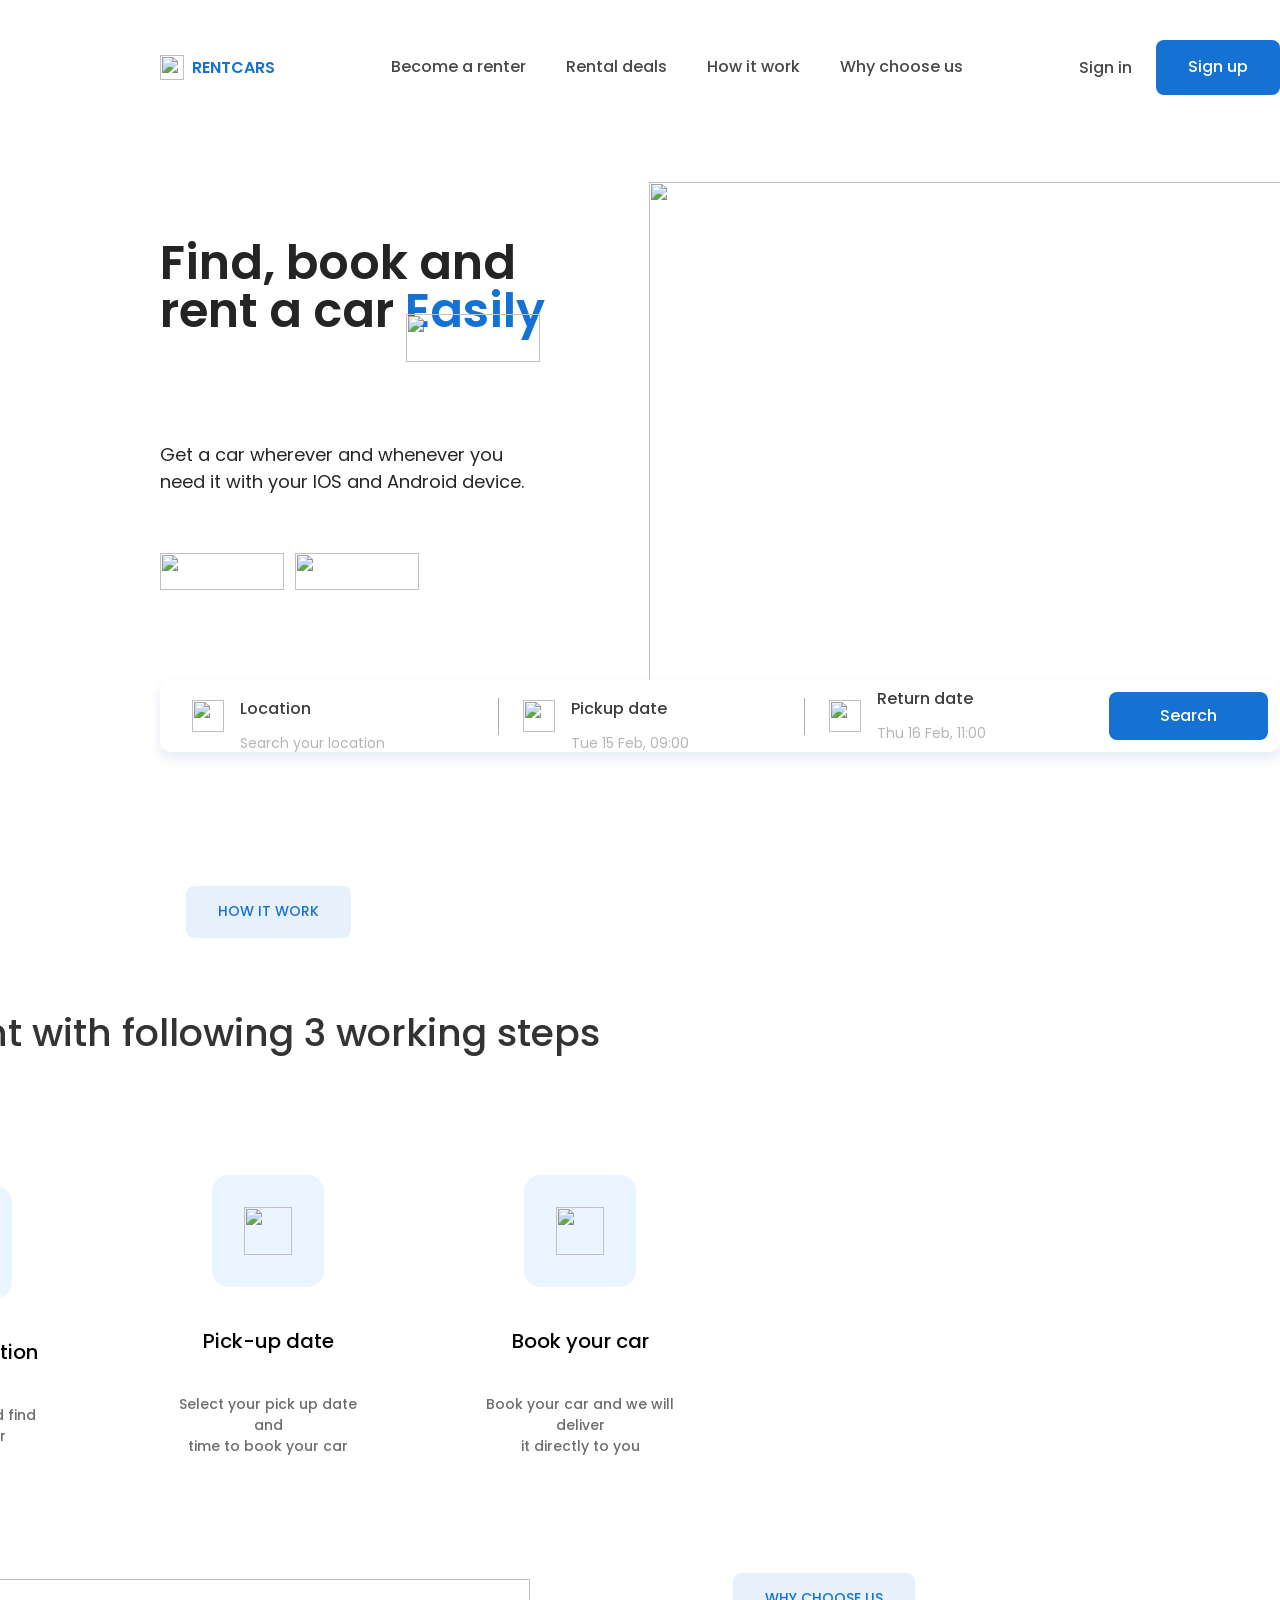
==== commit 49fd6108: "no se que hacer" ====
--- a/index.html
+++ b/index.html
@@ -15,7 +15,6 @@
 <div class="text-wrapper-2">Why choose us</div></div>
 <div class="frame-2"><div class="text-wrapper-3">Sign in</div>
 <div class="div-wrapper"><div class="text-wrapper-4">Sign up</div></div></div></div>
-<img class="frame-3" src="https://c.animaapp.com/Y9ULbGxb9gvtkjtF9IbXtA/img/frame-1.svg" />
 <img class="car" src="https://c.animaapp.com/Y9ULbGxb9gvtkjtF9IbXtA/img/car-2-1.png" />
 <div class="group"><div class="frame-4"><p class="find-book-and-rent-a"><span class="span">Find, book and rent a car</span>
 <span class="text-wrapper-5"> Easily</span></p>
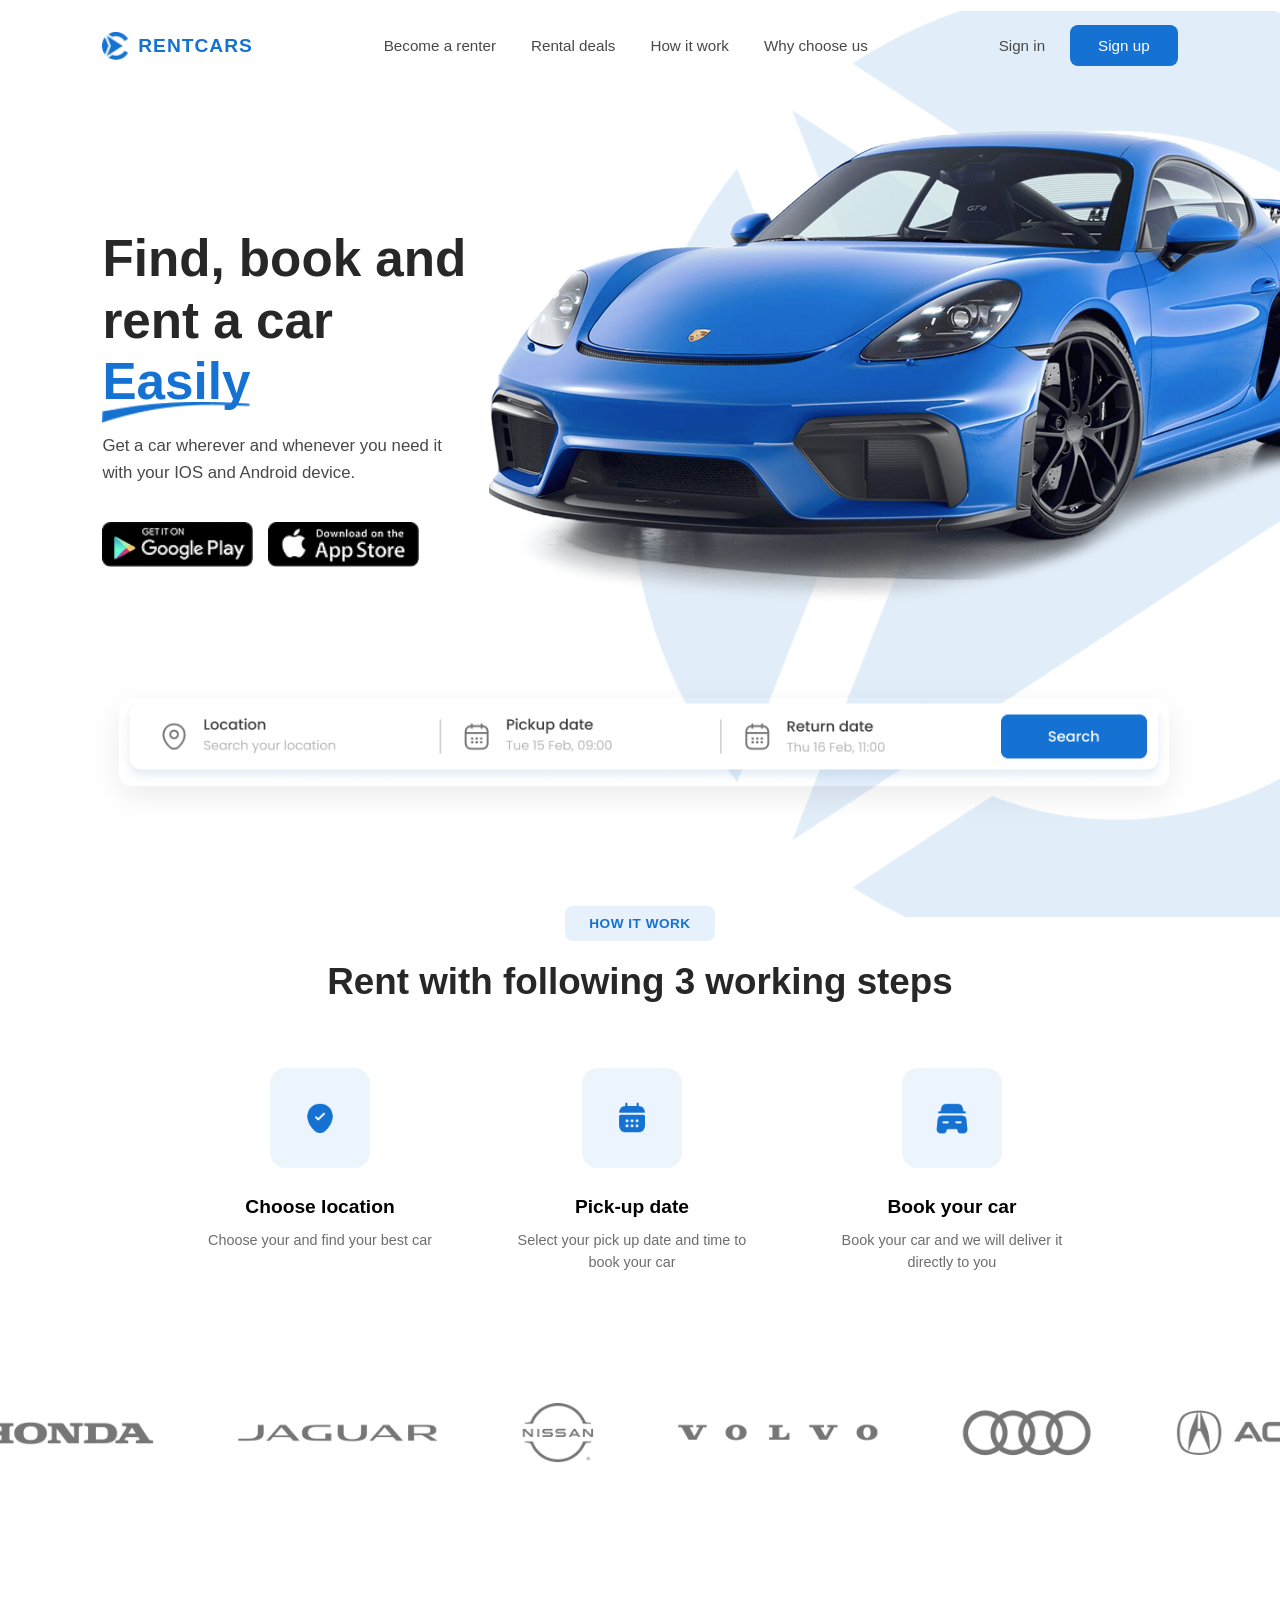
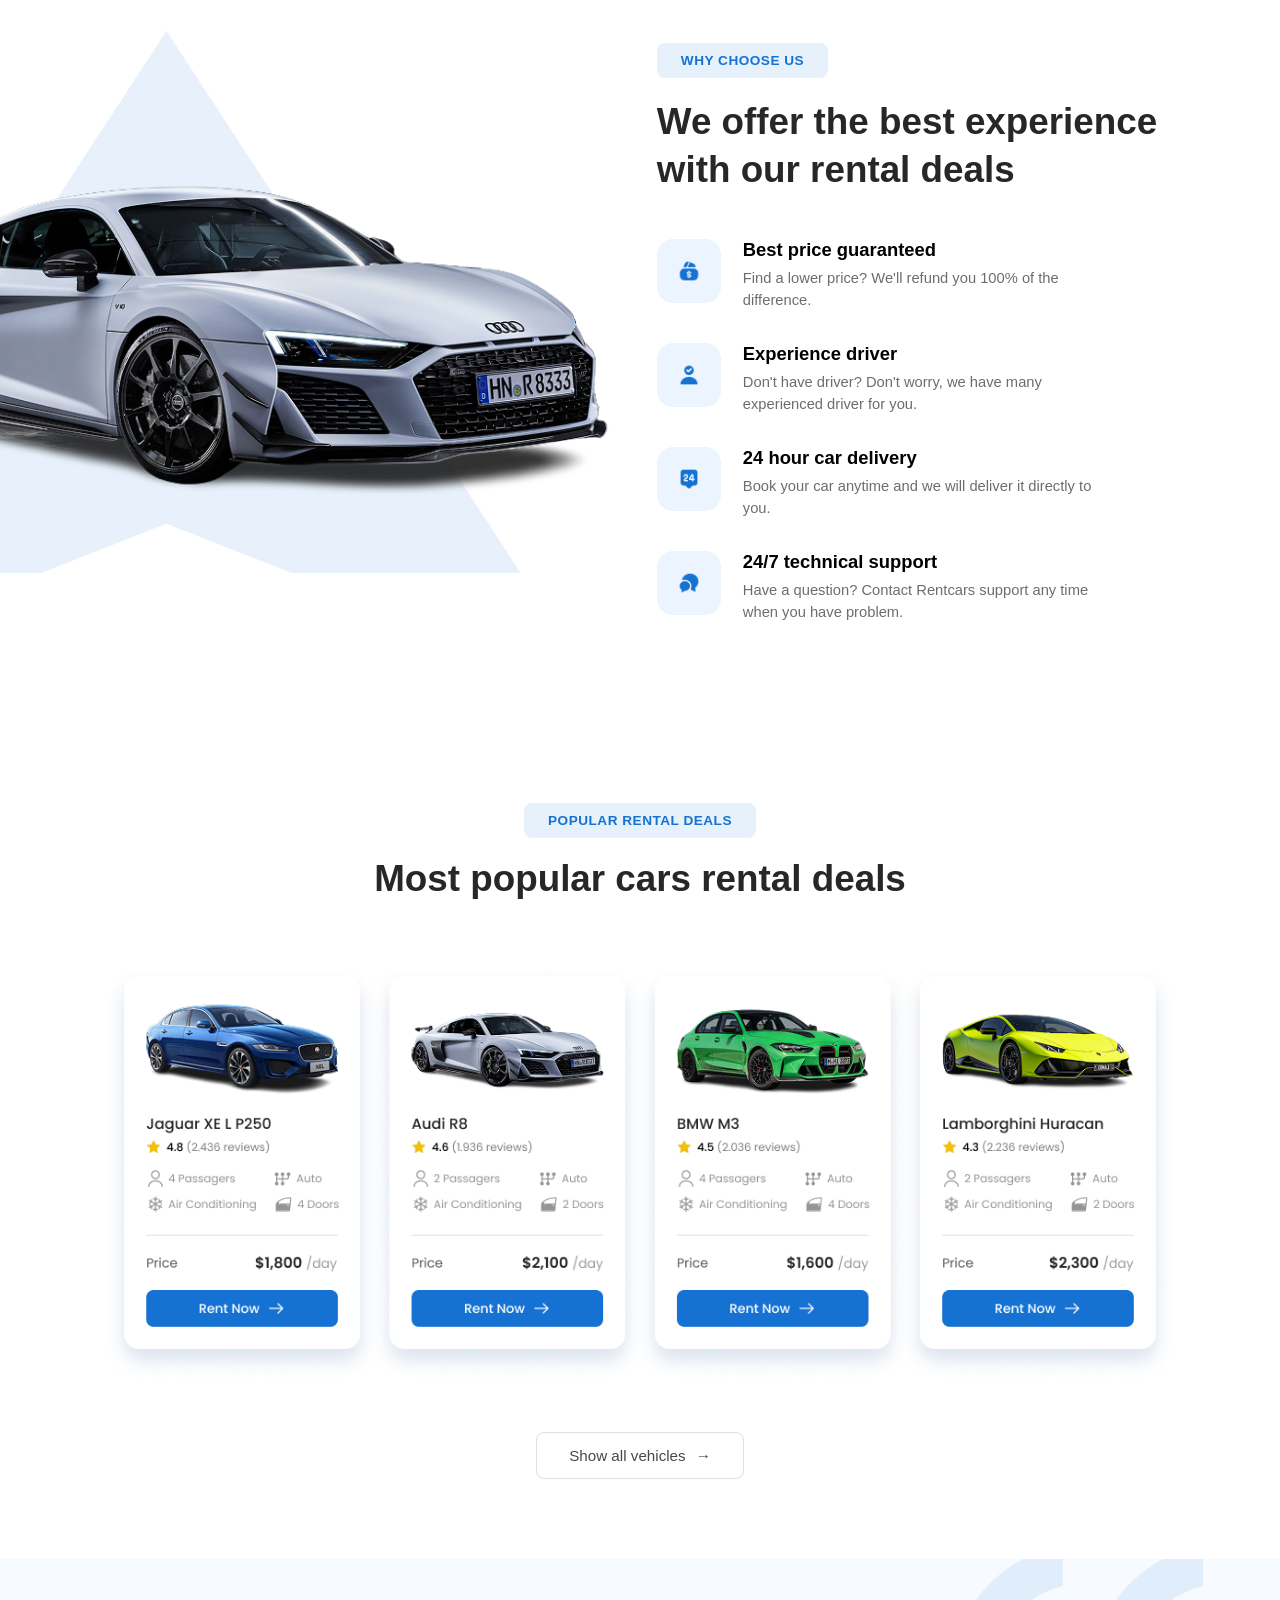
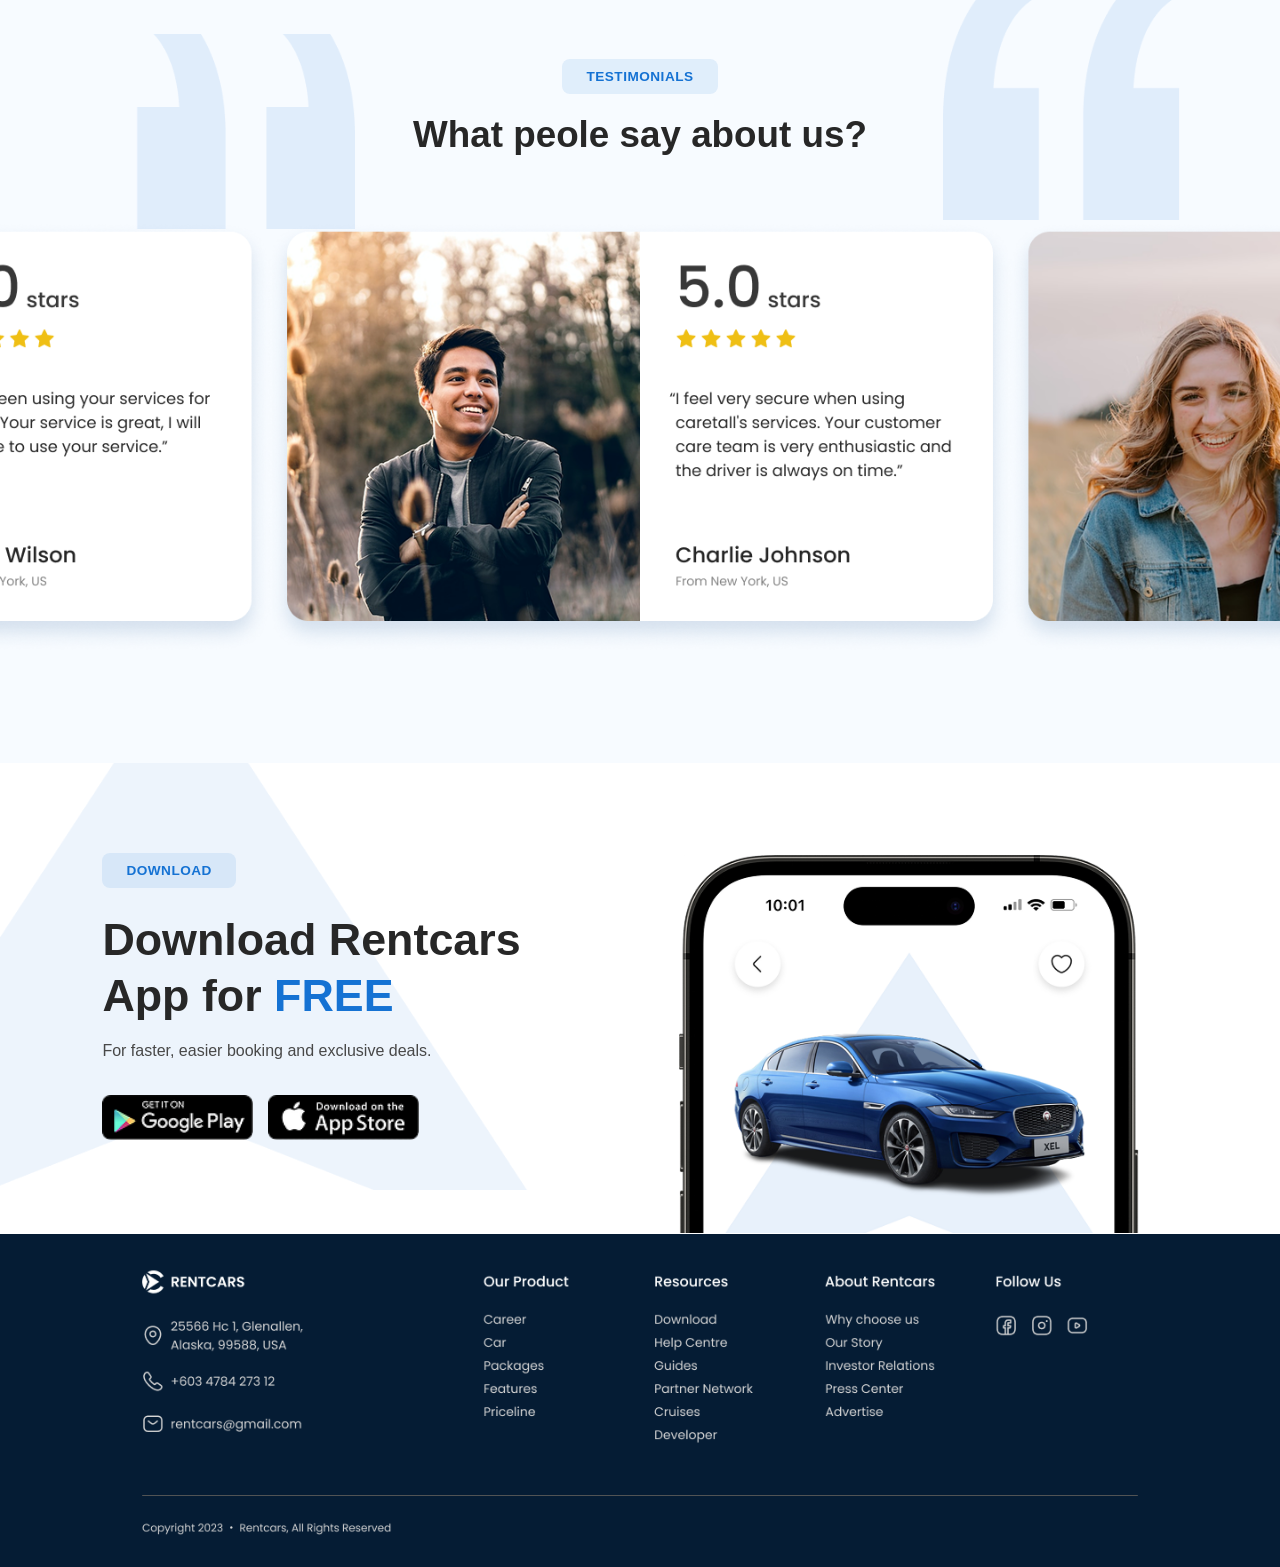
==== commit 6b49b0a7: "listo" ====
--- a/index.html
+++ b/index.html
@@ -1,236 +1,258 @@
 <!DOCTYPE html>
-<html>
+<html lang="es">
 <head>
-<meta name="viewport" content="width=device-width, initial-scale=1"/>
-<meta charset="utf-8" />
-<link rel="stylesheet" href="styles/global.css">
-<link rel="stylesheet" href="styles/styles.css">
+  <meta charset="UTF-8">
+  <meta name="viewport" content="width=device-width, initial-scale=1.0">
+  <title>Rentcars - Landing Page</title>
+  <!-- Aquí enlazarás tu archivo CSS -->
+  <link rel="stylesheet" href="styles/styles.css">
+  <link rel="stylesheet" href="assets/images/">
 </head>
 <body>
-<div class="landing-page"><header class="header"><div class="frame"><div class="div"><img class="img" src="https://c.animaapp.com/Y9ULbGxb9gvtkjtF9IbXtA/img/frame-1.svg" />
-<div class="text-wrapper">RENTCARS</div></div>
-<div class="navbar"><div class="text-wrapper-2">Become a renter</div>
-<div class="text-wrapper-2">Rental deals</div>
-<div class="text-wrapper-2">How it work</div>
-<div class="text-wrapper-2">Why choose us</div></div>
-<div class="frame-2"><div class="text-wrapper-3">Sign in</div>
-<div class="div-wrapper"><div class="text-wrapper-4">Sign up</div></div></div></div>
-<img class="car" src="https://c.animaapp.com/Y9ULbGxb9gvtkjtF9IbXtA/img/car-2-1.png" />
-<div class="group"><div class="frame-4"><p class="find-book-and-rent-a"><span class="span">Find, book and rent a car</span>
-<span class="text-wrapper-5"> Easily</span></p>
-<p class="p">Get a car wherever and whenever you need it with your IOS and Android device.</p>
-<div class="frame-5"><img class="image" src="https://c.animaapp.com/Y9ULbGxb9gvtkjtF9IbXtA/img/image-2.png" />
-<img class="image" src="https://c.animaapp.com/Y9ULbGxb9gvtkjtF9IbXtA/img/image-3.png" /></div></div>
-<img class="vector" src="https://c.animaapp.com/Y9ULbGxb9gvtkjtF9IbXtA/img/vector-1-1.svg" /></div>
-<div class="frame-6"><div class="frame-7"><img class="vuesax-linear" src="https://c.animaapp.com/Y9ULbGxb9gvtkjtF9IbXtA/img/vuesax-linear-location.svg" />
-<div class="frame-8"><div class="text-wrapper-6">Location</div>
-<div class="text-wrapper-7">Search your location</div></div></div>
-<div class="frame-9"><img class="vuesax-linear" src="https://c.animaapp.com/Y9ULbGxb9gvtkjtF9IbXtA/img/vuesax-linear-calendar.svg" />
-<div class="frame-10"><div class="text-wrapper-6">Pickup date</div>
-<div class="text-wrapper-7">Tue 15 Feb, 09:00</div></div></div>
-<div class="frame-11"><img class="vuesax-linear" src="https://c.animaapp.com/Y9ULbGxb9gvtkjtF9IbXtA/img/vuesax-linear-calendar.svg" />
-<div class="frame-12"><div class="text-wrapper-6">Return date</div>
-<div class="text-wrapper-7">Thu 16 Feb, 11:00</div></div></div>
-<div class="frame-13"><div class="text-wrapper-8">Search</div></div></div></header>
-<div class="div-2"><div class="frame-14"><div class="frame-15"><div class="frame-16"><div class="frame-17"><div class="text-wrapper-9">HOW IT WORK</div></div>
-<p class="text-wrapper-10">Rent with following 3 working steps</p></div>
-<div class="frame-18"><div class="frame-19"><div class="icon-car"><img class="img-2" src="https://c.animaapp.com/Y9ULbGxb9gvtkjtF9IbXtA/img/vuesax-bold-location-tick.svg" /></div>
-<div class="frame-20"><div class="text-wrapper-11">Choose location</div>
-<p class="book-your-car-and-we">Choose your and find<br/>your best car</p></div></div>
-<div class="frame-19"><div class="icon-car"><img class="img-2" src="https://c.animaapp.com/Y9ULbGxb9gvtkjtF9IbXtA/img/vuesax-bold-calendar.svg" /></div>
-<div class="frame-21"><div class="text-wrapper-11">Pick-up date</div>
-<p class="book-your-car-and-we">Select your pick up date and<br/>time to book your car</p></div></div>
-<div class="frame-19"><div class="icon-car"><img class="img-2" src="https://c.animaapp.com/Y9ULbGxb9gvtkjtF9IbXtA/img/vuesax-bold-car.svg" /></div>
-<div class="frame-22"><div class="text-wrapper-11">Book your car</div>
-<p class="book-your-car-and-we">Book your car and we will deliver<br/>it directly to you</p></div></div></div>
-<img class="frame-23" src="https://c.animaapp.com/Y9ULbGxb9gvtkjtF9IbXtA/img/frame-29.svg" /></div></div>
-<div class="div-2"><img class="vector-2" src="https://c.animaapp.com/Y9ULbGxb9gvtkjtF9IbXtA/img/vector.svg" />
-<div class="frame-24"><div class="frame-25"><div class="frame-17"><div class="text-wrapper-9">WHY CHOOSE US</div></div>
-<p class="text-wrapper-12">We offer the best experience with our rental deals</p></div>
-<div class="frame-26"><div class="frame-2"><div class="frame-27"><div class="img-wrapper"><img class="img-3" src="https://c.animaapp.com/Y9ULbGxb9gvtkjtF9IbXtA/img/vuesax-bold-user-tick.svg" /></div>
-<div class="frame-28"><div class="text-wrapper-11">Best price guaranteed</div>
-<p class="text-wrapper-13">Find a lower price? We'll refund you 100%<br/>of the difference.</p></div></div>
-<div class="frame-2"><div class="img-wrapper"><img class="img-3" src="https://c.animaapp.com/Y9ULbGxb9gvtkjtF9IbXtA/img/vuesax-bold-user-tick.svg" /></div>
-<div class="frame-28"><div class="text-wrapper-11">Experience driver</div>
-<p class="text-wrapper-13">Don't have driver? Don't worry, we have many<br/>experienced driver for you.</p></div></div>
-<div class="frame-2"><div class="img-wrapper"><img class="img-3" src="https://c.animaapp.com/Y9ULbGxb9gvtkjtF9IbXtA/img/vuesax-bold-24-support.svg" /></div>
-<div class="frame-28"><div class="text-wrapper-11">24 hour car delivery</div>
-<p class="text-wrapper-13">Book your car anytime and we will deliver it<br/>directly to you.</p></div></div>
-<div class="frame-2"><div class="img-wrapper"><img class="img-3" src="https://c.animaapp.com/Y9ULbGxb9gvtkjtF9IbXtA/img/vuesax-bold-messages-2.svg" /></div>
-<div class="frame-28"><div class="text-wrapper-11">24/7 technical support</div>
-<p class="text-wrapper-13">Have a question? Contact Rentcars support<br/>any time when you have problem.</p></div></div></div></div></div>
-<img class="audi" src="https://c.animaapp.com/Y9ULbGxb9gvtkjtF9IbXtA/img/audi-1.png" /></div>
-<div class="popular-rental-deals"><div class="frame-29"><div class="frame-30"><div class="frame-17"><div class="text-wrapper-9">POPULAR RENTAL DEALS</div></div>
-<p class="text-wrapper-14">Most popular cars rental deals</p></div>
-<div class="frame-31"><div class="group-2"><div class="frame-32"><div class="rectangle" /></div>
-<div class="frame-33"><div class="frame-34"><div class="frame-12"><div class="text-wrapper-15">Jaguar XE L P250</div>
-<div class="frame-35"><img class="star" src="https://c.animaapp.com/Y9ULbGxb9gvtkjtF9IbXtA/img/star-1-1.svg" />
-<p class="element-reviews"><span class="text-wrapper-16">4.8</span>
-<span class="text-wrapper-17">&nbsp;</span>
-<span class="text-wrapper-18">(2.436 reviews)</span></p></div></div>
-<div class="frame-36"><div class="frame-37"><div class="frame-38"><img class="img-4" src="https://c.animaapp.com/Y9ULbGxb9gvtkjtF9IbXtA/img/vuesax-linear-user.svg" />
-<div class="text-wrapper-19">4 Passagers</div></div>
-<div class="frame-39"><img class="img-4" src="https://c.animaapp.com/Y9ULbGxb9gvtkjtF9IbXtA/img/frame-2.svg" />
-<div class="text-wrapper-19">Auto</div></div></div>
-<div class="frame-40"><div class="frame-38"><img class="img-4" src="https://c.animaapp.com/Y9ULbGxb9gvtkjtF9IbXtA/img/frame.svg" />
-<div class="text-wrapper-19">Air Conditioning</div></div>
-<div class="frame-41"><img class="img-4" src="https://c.animaapp.com/Y9ULbGxb9gvtkjtF9IbXtA/img/frame-4.svg" />
-<div class="text-wrapper-19">4 Doors</div></div></div></div></div>
-<img class="line" src="https://c.animaapp.com/Y9ULbGxb9gvtkjtF9IbXtA/img/line-1.svg" />
-<div class="frame-43"><div class="text-wrapper-20">Price</div>
-<p class="element-day"><span class="text-wrapper-21">$1,800</span>
-<span class="text-wrapper-17">&nbsp;</span>
-<span class="text-wrapper-22">/day</span></p></div>
-<div class="frame-44"><div class="text-wrapper-23">Rent Now</div>
-<img class="img-4" src="https://c.animaapp.com/Y9ULbGxb9gvtkjtF9IbXtA/img/vuesax-linear-arrow-right.svg" /></div></div></div>
-<img class="image-2" src="https://c.animaapp.com/Y9ULbGxb9gvtkjtF9IbXtA/img/image-12.png" /></div>
-<div class="group-2"><div class="frame-32"><div class="rectangle" /></div>
-<div class="frame-33"><div class="frame-34"><div class="frame-12"><div class="text-wrapper-15">Audi R8</div>
-<div class="frame-35"><img class="star" src="https://c.animaapp.com/Y9ULbGxb9gvtkjtF9IbXtA/img/star-1-1.svg" />
-<p class="element-reviews"><span class="text-wrapper-16">4.6</span>
-<span class="text-wrapper-17">&nbsp;</span>
-<span class="text-wrapper-18">(1.936 reviews)</span></p></div></div>
-<div class="frame-36"><div class="frame-37"><div class="frame-38"><img class="img-4" src="https://c.animaapp.com/Y9ULbGxb9gvtkjtF9IbXtA/img/vuesax-linear-user.svg" />
-<div class="text-wrapper-19">2 Passagers</div></div>
-<div class="frame-39"><img class="img-4" src="https://c.animaapp.com/Y9ULbGxb9gvtkjtF9IbXtA/img/frame-2.svg" />
-<div class="text-wrapper-19">Auto</div></div></div>
-<div class="frame-40"><div class="frame-38"><img class="img-4" src="https://c.animaapp.com/Y9ULbGxb9gvtkjtF9IbXtA/img/frame.svg" />
-<div class="text-wrapper-19">Air Conditioning</div></div>
-<div class="frame-45"><img class="img-4" src="https://c.animaapp.com/Y9ULbGxb9gvtkjtF9IbXtA/img/frame-4.svg" />
-<div class="text-wrapper-19">2 Doors</div></div></div></div></div>
-<img class="line" src="https://c.animaapp.com/Y9ULbGxb9gvtkjtF9IbXtA/img/line-1.svg" />
-<div class="frame-43"><div class="text-wrapper-20">Price</div>
-<p class="element-day"><span class="text-wrapper-21">$2,100</span>
-<span class="text-wrapper-17">&nbsp;</span>
-<span class="text-wrapper-22">/day</span></p></div>
-<div class="frame-44"><div class="text-wrapper-23">Rent Now</div>
-<img class="img-4" src="https://c.animaapp.com/Y9ULbGxb9gvtkjtF9IbXtA/img/vuesax-linear-arrow-right.svg" /></div></div></div>
-<img class="audi-2" src="https://c.animaapp.com/Y9ULbGxb9gvtkjtF9IbXtA/img/audi-1-1.png" /></div>
-<div class="group-2"><div class="frame-32"><div class="rectangle" /></div>
-<div class="frame-33"><div class="frame-34"><div class="frame-12"><div class="text-wrapper-15">BMW M3</div>
-<div class="frame-35"><img class="star" src="https://c.animaapp.com/Y9ULbGxb9gvtkjtF9IbXtA/img/star-1-1.svg" />
-<p class="element-reviews"><span class="text-wrapper-16">4.5</span>
-<span class="text-wrapper-17">&nbsp;</span>
-<span class="text-wrapper-18">(2.036 reviews)</span></p></div></div>
-<div class="frame-36"><div class="frame-37"><div class="frame-38"><img class="img-4" src="https://c.animaapp.com/Y9ULbGxb9gvtkjtF9IbXtA/img/vuesax-linear-user.svg" />
-<div class="text-wrapper-19">4 Passagers</div></div>
-<div class="frame-39"><img class="img-4" src="https://c.animaapp.com/Y9ULbGxb9gvtkjtF9IbXtA/img/frame-2.svg" />
-<div class="text-wrapper-19">Auto</div></div></div>
-<div class="frame-40"><div class="frame-38"><img class="img-4" src="https://c.animaapp.com/Y9ULbGxb9gvtkjtF9IbXtA/img/frame.svg" />
-<div class="text-wrapper-19">Air Conditioning</div></div>
-<div class="frame-41"><img class="img-4" src="https://c.animaapp.com/Y9ULbGxb9gvtkjtF9IbXtA/img/frame-4.svg" />
-<div class="text-wrapper-19">4 Doors</div></div></div></div></div>
-<img class="line" src="https://c.animaapp.com/Y9ULbGxb9gvtkjtF9IbXtA/img/line-1.svg" />
-<div class="frame-43"><div class="text-wrapper-20">Price</div>
-<p class="element-day"><span class="text-wrapper-21">$1,600</span>
-<span class="text-wrapper-17">&nbsp;</span>
-<span class="text-wrapper-22">/day</span></p></div>
-<div class="frame-44"><div class="text-wrapper-23">Rent Now</div>
-<img class="img-4" src="https://c.animaapp.com/Y9ULbGxb9gvtkjtF9IbXtA/img/vuesax-linear-arrow-right.svg" /></div></div></div>
-<img class="image-3" src="https://c.animaapp.com/Y9ULbGxb9gvtkjtF9IbXtA/img/image-13.png" /></div>
-<div class="group-2"><div class="frame-32"><div class="rectangle" /></div>
-<div class="frame-33"><div class="frame-34"><div class="frame-12"><div class="text-wrapper-15">Lamborghini Huracan</div>
-<div class="frame-35"><img class="star" src="https://c.animaapp.com/Y9ULbGxb9gvtkjtF9IbXtA/img/star-1-1.svg" />
-<p class="element-reviews"><span class="text-wrapper-16">4.3</span>
-<span class="text-wrapper-17">&nbsp;</span>
-<span class="text-wrapper-18">(2.236 reviews)</span></p></div></div>
-<div class="frame-36"><div class="frame-37"><div class="frame-38"><img class="img-4" src="https://c.animaapp.com/Y9ULbGxb9gvtkjtF9IbXtA/img/vuesax-linear-user.svg" />
-<div class="text-wrapper-19">2 Passagers</div></div>
-<div class="frame-39"><img class="img-4" src="https://c.animaapp.com/Y9ULbGxb9gvtkjtF9IbXtA/img/frame-2.svg" />
-<div class="text-wrapper-19">Auto</div></div></div>
-<div class="frame-40"><div class="frame-38"><img class="img-4" src="https://c.animaapp.com/Y9ULbGxb9gvtkjtF9IbXtA/img/frame.svg" />
-<div class="text-wrapper-19">Air Conditioning</div></div>
-<div class="frame-45"><img class="img-4" src="https://c.animaapp.com/Y9ULbGxb9gvtkjtF9IbXtA/img/frame-4.svg" />
-<div class="text-wrapper-19">2 Doors</div></div></div></div></div>
-<img class="line" src="https://c.animaapp.com/Y9ULbGxb9gvtkjtF9IbXtA/img/line-1.svg" />
-<div class="frame-43"><div class="text-wrapper-20">Price</div>
-<p class="element-day"><span class="text-wrapper-21">$2,300</span>
-<span class="text-wrapper-17">&nbsp;</span>
-<span class="text-wrapper-22">/day</span></p></div>
-<div class="frame-44"><div class="text-wrapper-23">Rent Now</div>
-<img class="img-4" src="https://c.animaapp.com/Y9ULbGxb9gvtkjtF9IbXtA/img/vuesax-linear-arrow-right.svg" /></div></div></div>
-<img class="image-4" src="https://c.animaapp.com/Y9ULbGxb9gvtkjtF9IbXtA/img/image-11.png" /></div></div>
-<div class="frame-46"><div class="text-wrapper-24">Show all vehicles</div>
-<img class="img-4" src="https://c.animaapp.com/Y9ULbGxb9gvtkjtF9IbXtA/img/vuesax-linear-arrow-right.svg" /></div></div>
-<div class="what-people-say"><img class="image-5" src="https://c.animaapp.com/Y9ULbGxb9gvtkjtF9IbXtA/img/--1.svg" />
-<img class="image-6" src="https://c.animaapp.com/Y9ULbGxb9gvtkjtF9IbXtA/img/-.svg" />
-<div class="frame-47"><div class="frame-30"><div class="frame-17"><div class="text-wrapper-9">TESTIMONIALS</div></div>
-<p class="text-wrapper-14">What peole say about us?</p></div>
-<div class="frame-48"><div class="frame-49"><img class="rectangle-2" src="https://c.animaapp.com/Y9ULbGxb9gvtkjtF9IbXtA/img/rectangle-8-1.svg" />
-<div class="frame-50"><div class="frame-42"><p class="element-stars"><span class="text-wrapper-25">5.0</span>
-<span class="text-wrapper-26"> stars</span></p>
-<div class="frame-51"><img class="img-3" src="https://c.animaapp.com/Y9ULbGxb9gvtkjtF9IbXtA/img/star-1.svg" />
-<img class="img-3" src="https://c.animaapp.com/Y9ULbGxb9gvtkjtF9IbXtA/img/star-1.svg" />
-<img class="star-2" src="https://c.animaapp.com/Y9ULbGxb9gvtkjtF9IbXtA/img/star-1.svg" />
-<img class="star-3" src="https://c.animaapp.com/Y9ULbGxb9gvtkjtF9IbXtA/img/star-1.svg" />
-<img class="star-3" src="https://c.animaapp.com/Y9ULbGxb9gvtkjtF9IbXtA/img/star-1.svg" /></div></div>
-<div class="frame-52"><p class="text-wrapper-27">“I have been using your services for 3 years. Your service is great, I will continue to use your service.”</p>
-<div class="frame-34"><div class="text-wrapper-28">Jenny Wilson</div>
-<div class="text-wrapper-29">From New York, US</div></div></div></div></div>
-<div class="frame-49"><img class="rectangle-2" src="https://c.animaapp.com/Y9ULbGxb9gvtkjtF9IbXtA/img/rectangle-8-1.svg" />
-<div class="frame-50"><div class="frame-42"><p class="element-stars"><span class="text-wrapper-25">5.0</span>
-<span class="text-wrapper-26"> stars</span></p>
-<div class="frame-51"><img class="star-3" src="https://c.animaapp.com/Y9ULbGxb9gvtkjtF9IbXtA/img/star-1.svg" />
-<img class="star-3" src="https://c.animaapp.com/Y9ULbGxb9gvtkjtF9IbXtA/img/star-1.svg" />
-<img class="star-3" src="https://c.animaapp.com/Y9ULbGxb9gvtkjtF9IbXtA/img/star-1.svg" />
-<img class="star-3" src="https://c.animaapp.com/Y9ULbGxb9gvtkjtF9IbXtA/img/star-1.svg" />
-<img class="star-3" src="https://c.animaapp.com/Y9ULbGxb9gvtkjtF9IbXtA/img/star-1.svg" /></div></div>
-<div class="frame-52"><p class="i-feel-very-secure">“I feel very secure when using caretall&#39;s services. Your customer care team is very enthusiastic and the driver</p>
-<div class="frame-34"><div class="text-wrapper-28">Charlie Johnson</div>
-<div class="text-wrapper-29">From New York, US</div></div></div></div></div>
-<div class="frame-49"><img class="rectangle-3" src="https://c.animaapp.com/Y9ULbGxb9gvtkjtF9IbXtA/img/rectangle-8.svg" />
-<div class="frame-50"><div class="frame-42"><p class="element-stars-2"><span class="text-wrapper-30">5.0</span>
-<span class="text-wrapper-31"> stars</span></p>
-<div class="frame-51"><img class="img-3" src="https://c.animaapp.com/Y9ULbGxb9gvtkjtF9IbXtA/img/star-1.svg" />
-<img class="img-3" src="https://c.animaapp.com/Y9ULbGxb9gvtkjtF9IbXtA/img/star-1.svg" />
-<img class="img-3" src="https://c.animaapp.com/Y9ULbGxb9gvtkjtF9IbXtA/img/star-1.svg" />
-<img class="img-3" src="https://c.animaapp.com/Y9ULbGxb9gvtkjtF9IbXtA/img/star-1.svg" />
-<img class="img-3" src="https://c.animaapp.com/Y9ULbGxb9gvtkjtF9IbXtA/img/star-1.svg" /></div></div>
-<div class="frame-52"><p class="i-feel-very-secure">“I feel very secure when using caretall&#39;s services. Your customer care team is very enthusiastic and the driver</p>
-<div class="frame-34"><div class="text-wrapper-28">Charlie Johnson</div>
-<div class="text-wrapper-32">From New York, US</div></div></div></div></div></div></div></div>
-<div class="download-app"><img class="vector-3" src="https://c.animaapp.com/Y9ULbGxb9gvtkjtF9IbXtA/img/vector.svg" />
-<p class="find-a-lower-price">Find a lower price? We’ll refund you 100%<br/>of the difference.</p>
-<div class="frame-53"><div class="frame-42"><div class="frame-17"><div class="text-wrapper-9">DOWNLOAD</div></div>
-<p class="download-rentcars"><span class="text-wrapper-33">Download Rentcars App for </span>
-<span class="text-wrapper-34">FREE</span></p>
-<p class="text-wrapper-35">For faster, easier booking and exclusive deals.</p>
-<div class="frame-54"><img class="image-7" src="https://c.animaapp.com/Y9ULbGxb9gvtkjtF9IbXtA/img/image-2-1.png" />
-<img class="image-7" src="https://c.animaapp.com/Y9ULbGxb9gvtkjtF9IbXtA/img/image-3-1.png" /></div></div></div>
-<div class="iphone-pro-space"><img class="img-5" src="https://c.animaapp.com/Y9ULbGxb9gvtkjtF9IbXtA/img/shadow.png" />
-<img class="img-5" src="https://c.animaapp.com/Y9ULbGxb9gvtkjtF9IbXtA/img/main.png" />
-<img class="iphone-pro-space-2" src="https://c.animaapp.com/Y9ULbGxb9gvtkjtF9IbXtA/img/iphone-14-pro-space-black-mockup-label.png" /></div></div>
-<footer class="footer"><div class="frame-55"><div class="div"><div class="text-wrapper-4">Our Product</div>
-<div class="frame-34"><div class="text-wrapper-36">Career</div>
-<div class="text-wrapper-37">Car</div>
-<div class="text-wrapper-37">Packages</div>
-<div class="text-wrapper-37">Features</div>
-<div class="text-wrapper-37">Priceline</div></div></div>
-<div class="frame-56"><div class="text-wrapper-4">Resources</div>
-<div class="frame-34"><div class="text-wrapper-36">Download</div>
-<div class="text-wrapper-37">Help Centre</div>
-<div class="text-wrapper-37">Guides</div>
-<div class="text-wrapper-37">Partner Network</div>
-<div class="text-wrapper-37">Cruises</div>
-<div class="text-wrapper-37">Developer</div></div></div>
-<div class="frame-57"><div class="text-wrapper-4">About Rentcars</div>
-<div class="frame-34"><div class="text-wrapper-36">Why choose us</div>
-<div class="text-wrapper-37">Our Story</div>
-<div class="text-wrapper-37">Investor Relations</div>
-<div class="text-wrapper-37">Press Center</div>
-<div class="text-wrapper-37">Advertise</div></div></div>
-<div class="frame-58"><div class="text-wrapper-4">Follow Us</div>
-<div class="frame-59"><img class="img-3" src="https://c.animaapp.com/Y9ULbGxb9gvtkjtF9IbXtA/img/vuesax-linear-facebook.svg" />
-<img class="img-3" src="https://c.animaapp.com/Y9ULbGxb9gvtkjtF9IbXtA/img/vuesax-linear-instagram.svg" />
-<img class="img-3" src="https://c.animaapp.com/Y9ULbGxb9gvtkjtF9IbXtA/img/vuesax-linear-youtube.svg" /></div></div></div>
-<div class="frame-60"><div class="div"><div class="text-wrapper-38">RENTCARS</div></div>
-<div class="frame-42"><div class="frame-42"><div class="div"><img class="img-3" src="https://c.animaapp.com/Y9ULbGxb9gvtkjtF9IbXtA/img/vuesax-linear-location-1.svg" />
-<p class="text-wrapper-39">25566 Hc 1, Glenallen, Alaska, 99588, USA</p></div>
-<div class="div"><img class="img-3" src="https://c.animaapp.com/Y9ULbGxb9gvtkjtF9IbXtA/img/vuesax-linear-call.svg" />
-<div class="text-wrapper-37">+603 4784 273 12</div></div>
-<div class="div"><img class="img-3" src="https://c.animaapp.com/Y9ULbGxb9gvtkjtF9IbXtA/img/vuesax-linear-sms.svg" />
-<div class="text-wrapper-37">rentcars@gmail.com</div></div></div></div></div>
-<p class="text-wrapper-40">Copyright 2023 · Rentcars, All Rights Reserved</p>
-<img class="line-2" src="https://c.animaapp.com/Y9ULbGxb9gvtkjtF9IbXtA/img/line-2.svg" /></footer></div>
+
+  <!-- 1. BARRA DE NAVEGACIÓN (HEADER) -->
+  <header class="navbar">
+    <div class="logo">
+      <!-- Ícono + Texto de marca -->
+      <img src="assets/images/Frame.png" alt="Rentcars Logo">
+      <span>RENTCARS</span>
+    </div>
+
+    <nav class="nav-links">
+      <ul>
+        <li><a href="#">Become a renter</a></li>
+        <li><a href="#">Rental deals</a></li>
+        <li><a href="#">How it work</a></li>
+        <li><a href="#">Why choose us</a></li>
+      </ul>
+    </nav>
+
+    <div class="auth-buttons">
+      <a href="#" class="btn-login">Sign in</a>
+      <a href="#" class="btn-register">Sign up</a>
+    </div>
+  </header>
+  <!-- 2. SECCIÓN PRINCIPAL (HERO) -->
+  <main class="hero-section">
+    
+    <!-- Columna Izquierda: Textos y botones de descarga -->
+    <div class="hero-content">
+        <h1>
+            Find, book and rent a car 
+            <span class="highlight">
+                Easily
+                <img src="assets/images/Vector 1.png" alt="" class="underline-vector">
+            </span>
+        </h1>
+      <p>Get a car wherever and whenever you need it with your IOS and Android device.</p>
+      
+      <div class="app-stores">
+        <a href="#"><img src="assets/images/image 2.png" alt="Get it on Google Play"></a>
+        <a href="#"><img src="assets/images/image 3.png" alt="Download on the App Store"></a>
+      </div>
+    </div>
+
+    <!-- Columna Derecha: Imagen del auto y figura de fondo -->
+    <div class="hero-image">
+        <div class="bg-image">
+        <img src="assets/images/Fondo 1.png" alt="Decoración de fondo">
+      </div>
+      <div class="background-shape"></div> <!-- Para la marca de agua azul atrás -->
+      <img src="assets/images/car 2 1.png" alt="Auto deportivo azul">
+    </div>
+    <div class="hero-barra">
+      <div class="bar-search"></div> <!-- Para la marca de agua azul atrás -->
+      <img src="assets/images/Frame 2.png" alt="Auto deportivo azul">
+    </div>
+  </main>
+
 </body>
+<section class="how-it-work">
+    
+    <!-- Encabezado de la sección -->
+    <div class="section-header">
+      <span class="badge">HOW IT WORK</span>
+      <h2>Rent with following 3 working steps</h2>
+    </div>
+
+    <!-- Contenedor de los 3 pasos -->
+    <div class="steps-container">
+      
+      <!-- Paso 1 -->
+      <div class="step-card">
+        <div class="step-icon">
+          <!-- Reemplaza con el nombre de tu imagen del ícono de ubicación -->
+          <img src="assets/images/icon _car_1.png" alt="Choose location">
+        </div>
+        <h3>Choose location</h3>
+        <p>Choose your and find your best car</p>
+      </div>
+
+      <!-- Paso 2 -->
+      <div class="step-card">
+        <div class="step-icon">
+          <!-- Reemplaza con el nombre de tu imagen del ícono de calendario -->
+          <img src="assets/images/icon _car_2.png" alt="Pick-up date">
+        </div>
+        <h3>Pick-up date</h3>
+        <p>Select your pick up date and time to book your car</p>
+      </div>
+
+      <!-- Paso 3 -->
+      <div class="step-card">
+        <div class="step-icon">
+          <!-- Reemplaza con el nombre de tu imagen del ícono de auto -->
+          <img src="assets/images/icon _car_3.png" alt="Book your car">
+        </div>
+        <h3>Book your car</h3>
+        <p>Book your car and we will deliver it directly to you</p>
+      </div>
+
+    </div>
+
+    <!-- Franja de logos de marcas -->
+    <div class="brands-strip">
+      <img src="assets/images/Frame 29.png" alt="Logos">
+    </div>
+
+  </section>
+  <!-- 4. SECCIÓN: WHY CHOOSE US -->
+  <section class="why-choose-us">
+    
+    <!-- Columna Izquierda: Auto plateado y figura triangular de fondo -->
+    <div class="why-image">
+      <div class="why-bg-shape">
+        <!-- Reemplaza con el nombre de tu imagen de fondo si la tienes exportada -->
+        <img src="assets/images/fondo-why.png" alt="">
+      </div>
+      <!-- Reemplaza con el nombre de tu imagen del Audi plateado -->
+      <img class="audi-img" src="assets/images/Audi 1.png" alt="Audi R8">
+      <img class="fondo_2" src="assets/images/Vector 3.png" alt="Fondo 2">
+    </div>
+
+    <!-- Columna Derecha: Textos y lista de beneficios -->
+    <div class="why-content">
+      <span class="badge">WHY CHOOSE US</span>
+      <h2>We offer the best experience with our rental deals</h2>
+
+      <div class="features-list">
+        
+        <!-- Beneficio 1 -->
+        <div class="feature-item">
+          <div class="feature-icon">
+            <img src="assets/images/icon_wallet.png" alt="Best price">
+          </div>
+          <div class="feature-text">
+            <h3>Best price guaranteed</h3>
+            <p>Find a lower price? We'll refund you 100% of the difference.</p>
+          </div>
+        </div>
+
+        <!-- Beneficio 2 -->
+        <div class="feature-item">
+          <div class="feature-icon">
+            <img src="assets/images/icon _car_ 4.png" alt="Experience driver">
+          </div>
+          <div class="feature-text">
+            <h3>Experience driver</h3>
+            <p>Don't have driver? Don't worry, we have many experienced driver for you.</p>
+          </div>
+        </div>
+
+        <!-- Beneficio 3 -->
+        <div class="feature-item">
+          <div class="feature-icon">
+            <img src="assets/images/icon _car_5.png" alt="24 hour delivery">
+          </div>
+          <div class="feature-text">
+            <h3>24 hour car delivery</h3>
+            <p>Book your car anytime and we will deliver it directly to you.</p>
+          </div>
+        </div>
+
+        <!-- Beneficio 4 -->
+        <div class="feature-item">
+          <div class="feature-icon">
+            <img src="assets/images/icon _car_6.png" alt="24/7 support">
+          </div>
+          <div class="feature-text">
+            <h3>24/7 technical support</h3>
+            <p>Have a question? Contact Rentcars support any time when you have problem.</p>
+          </div>
+        </div>
+
+      </div>
+    </div>
+
+  </section>
+  <section class="popular-deals">
+    
+    <!-- Encabezado -->
+    <div class="section-header">
+      <span class="badge">POPULAR RENTAL DEALS</span>
+      <h2>Most popular cars rental deals</h2>
+    </div>
+
+    <!-- Contenedor de las 4 tarjetas en imagen -->
+    <div class="deals-grid">
+      <a href="#" class="deal-card-img">
+        <img src="assets/images/Frame 3.png" alt="Autos">
+      </a>
+    </div>
+
+    <!-- Botón inferior -->
+    <div class="deals-footer">
+      <a href="#" class="btn-show-all">
+        Show all vehicles <span>&rarr;</span>
+      </a>
+    </div>
+
+  </section>
+
+  <section class="testimonials">
+    
+    <!-- Comillas gigantes de fondo -->
+    <img class="quote-bg quote-left" src="assets/images/comillas.png" alt="">
+    <img class="quote-bg quote-right" src="assets/images/comillas 2.png" alt="">
+
+    <!-- Encabezado (Nota: en la imagen dice "peole", aquí lo dejé escrito como en tu diseño o puedes corregirlo a "people") -->
+    <div class="section-header">
+      <span class="badge">TESTIMONIALS</span>
+      <h2>What peole say about us?</h2>
+    </div>
+
+    <!-- Imagen única con las 3 tarjetas de reseñas unidas de lado a lado -->
+    <div class="testimonials-strip">
+      <img src="assets/images/Frame 4.png" alt="Reseñas de clientes">
+    </div>
+
+  </section>
+
+  <section class="download-app">
+    <div class="download-wrapper">
+      
+      <!-- Figura triangular celeste de fondo a la izquierda -->
+      <img class="download-bg-shape" src="assets/images/Vector 2.png" alt="">
+
+      <!-- Columna Izquierda: Textos y botones de tiendas -->
+      <div class="download-content">
+        <span class="badge">DOWNLOAD</span>
+        <h2>Download Rentcars App for <span class="text-blue">FREE</span></h2>
+        <p>For faster, easier booking and exclusive deals.</p>
+        
+        <div class="app-stores">
+          <a href="#"><img src="assets/images/image 2.png" alt="Get it on Google Play"></a>
+          <a href="#"><img src="assets/images/image 3.png" alt="Download on the App Store"></a>
+        </div>
+      </div>
+
+      <!-- Columna Derecha: Mockup del celular -->
+      <div class="download-phone">
+        <img src="assets/images/iPhone.png" alt="Rentcars App">
+      </div>
+    </div>
+  </section>
+  <footer class="main-footer">
+    <img src="assets/images/Footer.png" alt="Footer Rentcars">
+  </footer>
 </html>
--- a/styles/styles.css
+++ b/styles/styles.css
@@ -1,1451 +1,623 @@
-.landing-page {
-  display: inline-flex;
+:root {
+  --primary-blue: #1572D3;
+  --primary-hover: #0f5bb0;
+  --text-dark: #272727;
+  --text-gray: #484848;
+  --bg-light: #FFFFFF;
+}
+
+/* Reset básico */
+* {
+  margin: 0;
+  padding: 0;
+  box-sizing: border-box;
+  font-family: 'Poppins', sans-serif;
+}
+
+body {
+  background-color: var(--bg-light);
+  color: var(--text-dark);
+  overflow-x: hidden; /* Evita scroll horizontal si el auto sobresale */
+}
+
+/* 1. BARRA DE NAVEGACIÓN */
+.navbar {
+  display: flex;
+  justify-content: space-between;
+  align-items: center;
+  padding: 25px 8%;
+  max-width: 1440px;
+  margin: 0 auto;
+}
+
+.logo {
+  display: flex;
+  align-items: center;
+  gap: 10px;
+  font-weight: 700;
+  font-size: 1.2rem;
+  color: var(--primary-blue);
+  letter-spacing: 1px;
+}
+
+.logo img {
+  height: 28px;
+}
+
+.nav-links ul {
+  display: flex;
+  list-style: none;
+  gap: 35px;
+}
+
+.nav-links a {
+  text-decoration: none;
+  color: var(--text-gray);
+  font-weight: 500;
+  font-size: 0.95rem;
+  transition: color 0.3s ease;
+}
+
+.nav-links a:hover {
+  color: var(--primary-blue);
+}
+
+.auth-buttons {
+  display: flex;
+  align-items: center;
+  gap: 25px;
+}
+
+.btn-login {
+  text-decoration: none;
+  color: var(--text-gray);
+  font-weight: 500;
+  font-size: 0.95rem;
+}
+
+.btn-register {
+  text-decoration: none;
+  background-color: var(--primary-blue);
+  color: #FFFFFF;
+  padding: 12px 28px;
+  border-radius: 8px;
+  font-weight: 500;
+  font-size: 0.95rem;
+  transition: background 0.3s ease;
+}
+
+.btn-register:hover {
+  background-color: var(--primary-hover);
+}
+
+/* 2. SECCIÓN PRINCIPAL (HERO) */
+.hero-section {
+  display: grid;
+  grid-template-columns: 1fr 1.2fr; /* Dos columnas: texto izq, auto der */
+  align-items: center;
+  padding: 40px 0 40px 8%;
+  max-width: 1440px;
+  margin: 0 auto;
+  position: relative;
+}
+
+.hero-content {
+  padding-right: 20px;
+}
+
+.hero-content h1 {
+  font-size: 3.2rem;
+  line-height: 1.2;
+  font-weight: 700;
+  color: var(--text-dark);
+  margin-bottom: 20px;
+}
+
+/* Palabra "Easily" y su subrayado */
+.highlight {
+  color: var(--primary-blue);
+  position: relative;
+  display: inline-block;
+}
+.underline-vector {
+  position: absolute;
+  left: 0;
+  bottom: -10px;       /* Ajusta qué tan pegado o separado queda del texto */
+  width: 100%;         /* Hace que mida exactamente el ancho de la palabra "Easily" */
+  height: auto;
+  pointer-events: none;
+}
+
+/* Posiciona tu imagen Vector 1.png justo debajo de "Easily" */
+.hero-content a img[src*="Vector 1"] {
+  position: relative;
+  top: -15px;
+  left: 230px; /* Ajusta este valor según el tamaño de tu pantalla */
+  width: 140px;
+  pointer-events: none;
+}
+
+.hero-content p {
+  color: var(--text-gray);
+  font-size: 1.05rem;
+  line-height: 1.6;
+  margin-bottom: 35px;
+  max-width: 420px;
+}
+
+.app-stores {
+  display: flex;
+  gap: 15px;
+}
+
+.app-stores img {
+  height: 45px;
+  transition: transform 0.2s ease;
+}
+
+.app-stores img:hover {
+  transform: translateY(-2px);
+}
+
+/* Columna Derecha: Imagen del auto */
+.hero-image {
+  position: relative;
+  display: flex;
+  justify-content: flex-end;
+  align-items: center;
+}
+
+/* Contenedor de Fondo 1.png */
+.bg-image {
+  position: absolute;
+  top: -120px;   /* Sube o baja la imagen de fondo */
+  right: 0;      /* La pega al borde derecho de la pantalla */
+  z-index: -1;   /* La manda detrás del auto y del menú */
+  pointer-events: none; /* Evita que interfiera con los clics del menú */
+}
+
+.bg-image img {
+  width: 650px;  /* Ajusta el tamaño del fondo si lo ves muy grande o chico */
+  height: auto;
+}
+
+
+/* 3. BARRA INFERIOR (Tu imagen Frame 2.png) */
+.hero-barra {
+  grid-column: 1 / -1; /* Hace que ocupe todo el ancho debajo de ambas columnas */
+  display: flex;
+  justify-content: center;
+  margin-top: 30px;
+  padding-right: 8%; /* Compensa el padding izquierdo del hero-section */
+}
+
+.hero-barra img {
+  width: 100%;
+  max-width: 1050px;
+  height: auto;
+  border-radius: 12px;
+  box-shadow: 0 10px 30px rgba(0, 0, 0, 0.08); /* Sombra flotante */
+}
+
+/*DIVISION*/
+.how-it-work {
+  padding: 80px 0 60px;
+  text-align: center;
+  max-width: 1440px;
+  margin: 0 auto;
+}
+
+/* Etiqueta superior azul claro */
+.section-header .badge {
+  display: inline-block;
+  background-color: rgba(21, 114, 211, 0.1);
+  color: var(--primary-blue);
+  font-size: 0.85rem;
+  font-weight: 600;
+  padding: 10px 24px;
+  border-radius: 8px;
+  letter-spacing: 0.5px;
+  margin-bottom: 20px;
+}
+
+.section-header h2 {
+  font-size: 2.3rem;
+  font-weight: 600;
+  color: var(--text-dark);
+  margin-bottom: 65px;
+}
+
+/* Contenedor de las 3 tarjetas */
+.steps-container {
+  display: flex;
+  justify-content: center;
+  gap: 80px;
+  padding: 0 8%;
+  margin-bottom: 110px;
+  flex-wrap: wrap;
+}
+
+.step-card {
+  max-width: 240px;
+  display: flex;
   flex-direction: column;
+  align-items: center;
+}
+
+/* Caja cuadrada azul claro detrás de cada ícono */
+.step-icon {
+  width: 100px;
+  height: 100px;
+  background-color: rgba(21, 114, 211, 0.08);
+  border-radius: 16px;
+  display: flex;
+  justify-content: center;
+  align-items: center;
+  margin-bottom: 28px;
+  transition: transform 0.3s ease, background-color 0.3s ease;
+}
+
+.step-card:hover .step-icon {
+  transform: translateY(-5px);
+  background-color: rgba(21, 114, 211, 0.15);
+}
+
+.step-icon img {
+  width: 80px;
+  height: 80px;
+  object-fit: contain;
+}
+
+.step-card h3 {
+  font-size: 1.2rem;
+  font-weight: 600;
+  color: #000000;
+  margin-bottom: 12px;
+}
+
+.step-card p {
+  font-size: 0.9rem;
+  color: #6D6D6D;
+  line-height: 1.5;
+}
+
+/* Franja inferior de marcas (adaptada para tu imagen única Frame 29.png) */
+.brands-strip {
+  width: 100%;
+  display: flex;
+  justify-content: center;
+  align-items: center;
+  overflow: hidden;
+  padding: 20px 0;
+}
+
+.brands-strip img {
+  width: 100%;
+  height: auto;
+  object-fit: cover;
+  opacity: 0.85;
+  transition: opacity 0.3s ease;
+}
+
+.brands-strip img:hover {
+  opacity: 1;
+}
+/* =========================================
+   DIVISION
+   ========================================= */
+.why-choose-us {
+  display: grid;
+  grid-template-columns: 1.1fr 1fr; /* Auto a la izquierda, textos a la derecha */
+  align-items: center;
+  padding: 100px 8% 100px 0; /* Sin padding izquierdo para que el auto salga desde el borde */
+  max-width: 1440px;
+  margin: 0 auto;
+  position: relative;
+}
+
+/* Columna Izquierda: Imagen del auto y triángulo de fondo */
+why-image {
+  position: relative;
+  display: flex;
+  align-items: center;
+}
+
+/* Tu imagen Vector 3.png detrás del Audi */
+.fondo_2 {
+  position: absolute;
+  left: 0;
+  bottom: 150px;   /* Sube o baja la figura según necesites */
+  width: 600px;    /* Ajusta el tamaño del triángulo de fondo */
+  height: auto;
+  z-index: -1;     /* La manda detrás del auto */
+  pointer-events: none;
+}
+
+.audi-img {
+  width: 100%;
+  max-width: 680px;
+  height: auto;
+  object-fit: contain;
+  position: relative;
+  z-index: 1;      /* Mantiene el Audi por encima del fondo */
+}
+
+.audi-img {
+  width: 100%;
+  max-width: 680px;
+  height: auto;
+  object-fit: contain;
+  position: relative;
+  z-index: 1;
+}
+
+/* Columna Derecha: Contenido */
+.why-content {
+  padding-left: 40px;
+}
+
+.why-content .badge {
+  display: inline-block;
+  background-color: rgba(21, 114, 211, 0.1);
+  color: var(--primary-blue);
+  font-size: 0.85rem;
+  font-weight: 600;
+  padding: 10px 24px;
+  border-radius: 8px;
+  letter-spacing: 0.5px;
+  margin-bottom: 20px;
+}
+
+.why-content h2 {
+  font-size: 2.3rem;
+  line-height: 1.3;
+  font-weight: 600;
+  color: var(--text-dark);
+  margin-bottom: 45px;
+}
+
+/* Lista de los 4 beneficios */
+.features-list {
+  display: flex;
+  flex-direction: column;
+  gap: 32px;
+}
+
+.feature-item {
+  display: flex;
   align-items: flex-start;
-  position: relative;
-}
-
-.landing-page .header {
-  position: relative;
-  width: 1440px;
-  height: 800px;
-  background-color: #ffffff;
-}
-
-.landing-page .frame {
-  display: flex;
-  width: 1120px;
-  align-items: center;
-  justify-content: space-between;
-  position: absolute;
-  top: 40px;
-  left: 160px;
-}
-
-.landing-page .div {
-  display: inline-flex;
-  align-items: center;
-  gap: 8px;
-  position: relative;
-  flex: 0 0 auto;
-}
-
-.landing-page .img {
-  position: relative;
-  width: 24px;
-  height: 25.72px;
-}
-
-.landing-page .text-wrapper {
-  position: relative;
-  width: fit-content;
-  font-family: "Poppins", Helvetica;
-  font-weight: 600;
-  color: #1572d3;
-  font-size: 16px;
-  letter-spacing: 0;
-  line-height: 24px;
-  white-space: nowrap;
-}
-
-.landing-page .navbar {
-  display: inline-flex;
-  align-items: center;
-  justify-content: center;
-  gap: 40px;
-  position: relative;
-  flex: 0 0 auto;
-}
-
-.landing-page .text-wrapper-2 {
-  position: relative;
-  width: fit-content;
-  margin-top: -1px;
-  font-family: "Poppins", Helvetica;
-  font-weight: 500;
-  color: #484848;
-  font-size: 16px;
-  letter-spacing: 0;
-  line-height: 24px;
-  white-space: nowrap;
-}
-
-.landing-page .frame-2 {
-  display: inline-flex;
-  align-items: center;
-  gap: 24px;
-  position: relative;
-  flex: 0 0 auto;
-}
-
-.landing-page .text-wrapper-3 {
-  color: #484848;
-  position: relative;
-  width: fit-content;
-  font-family: "Poppins", Helvetica;
-  font-weight: 500;
-  font-size: 16px;
-  letter-spacing: 0;
-  line-height: 24px;
-  white-space: nowrap;
-}
-
-.landing-page .div-wrapper {
-  display: inline-flex;
-  justify-content: center;
-  gap: 8px;
-  padding: 16px 32px;
-  flex: 0 0 auto;
-  background-color: #1572d3;
-  border-radius: 8px;
-  align-items: center;
-  position: relative;
-}
-
-.landing-page .text-wrapper-4 {
-  margin-top: -1px;
-  color: #ffffff;
-  position: relative;
-  width: fit-content;
-  font-family: "Poppins", Helvetica;
-  font-weight: 500;
-  font-size: 16px;
-  letter-spacing: 0;
-  line-height: 24px;
-  white-space: nowrap;
-}
-
-.landing-page .frame-3 {
-  position: absolute;
-  top: calc(50.00% - 400px);
-  left: 866px;
-  width: 574px;
-  height: 800px;
-}
-
-.landing-page .car {
-  position: absolute;
-  top: 182px;
-  left: 649px;
-  width: 791px;
-  height: 537px;
-}
-
-.landing-page .group {
-  position: absolute;
-  top: 240px;
-  left: 160px;
-  width: 390px;
-  height: 239px;
-}
-
-.landing-page .frame-4 {
-  display: inline-flex;
-  flex-direction: column;
-  align-items: flex-start;
-  gap: 40px;
-  position: absolute;
-  top: 0;
-  left: 0;
-}
-
-.landing-page .find-book-and-rent-a {
-  position: relative;
-  width: 390px;
-  margin-top: -1px;
-  font-family: "Poppins", Helvetica;
-  font-weight: 600;
-  color: transparent;
-  font-size: 48px;
-  letter-spacing: 0;
-  line-height: 48px;
-}
-
-.landing-page .span {
-  color: #242424;
-}
-
-.landing-page .text-wrapper-5 {
-  color: #1572d3;
-}
-
-.landing-page .p {
-  position: relative;
-  width: 390px;
-  font-family: "Poppins", Helvetica;
-  font-weight: 400;
-  color: #272727;
-  font-size: 18px;
-  letter-spacing: 0;
-  line-height: 27px;
-}
-
-.landing-page .frame-5 {
-  gap: 11.51px;
-  display: inline-flex;
-  align-items: flex-start;
-  position: relative;
-  flex: 0 0 auto;
-}
-
-.landing-page .image {
-  position: relative;
-  width: 123.75px;
-  height: 36.62px;
-}
-
-.landing-page .vector {
-  position: absolute;
-  top: 74px;
-  left: 246px;
-  width: 134px;
-  height: 48px;
-}
-
-.landing-page .frame-6 {
-  display: flex;
-  width: 1120px;
-  align-items: center;
-  gap: 50px;
-  padding: 12px 12px 12px 32px;
-  position: absolute;
-  top: 680px;
-  left: 160px;
-  background-color: #ffffff;
-  border-radius: 12px;
-  box-shadow: 0px 6px 12px #125dac1f;
-}
-
-.landing-page .frame-7 {
-  display: flex;
-  align-items: center;
-  gap: 16px;
-  position: relative;
-  flex: 1;
-  flex-grow: 1;
-}
-
-.landing-page .vuesax-linear {
-  position: relative;
-  width: 32px;
-  height: 32px;
-}
-
-.landing-page .frame-8 {
-  display: flex;
-  flex-direction: column;
-  width: 278px;
-  height: 37px;
-  align-items: flex-start;
-  gap: 12px;
-  position: relative;
-  margin-right: -70.33px;
-}
-
-.landing-page .text-wrapper-6 {
-  position: relative;
-  width: fit-content;
-  margin-top: -1px;
-  font-family: "Poppins", Helvetica;
-  font-weight: 500;
-  color: #3d3d3d;
-  font-size: 16px;
-  letter-spacing: 0;
-  line-height: 24px;
-  white-space: nowrap;
-}
-
-.landing-page .text-wrapper-7 {
-  position: relative;
-  width: fit-content;
-  font-family: "Poppins", Helvetica;
-  font-weight: 400;
-  color: #b5b5b5;
-  font-size: 14px;
-  letter-spacing: 0;
-  line-height: 21px;
-  white-space: nowrap;
-}
-
-.landing-page .frame-9 {
-  display: flex;
-  align-items: center;
-  gap: 16px;
-  padding: 0px 0px 0px 24px;
-  position: relative;
-  flex: 1;
-  flex-grow: 1;
-  border-left-width: 1px;
-  border-left-style: solid;
-  border-color: #acacac;
-}
-
-.landing-page .frame-10 {
-  display: flex;
-  flex-direction: column;
-  width: 183px;
-  height: 37px;
-  align-items: flex-start;
-  gap: 12px;
-  position: relative;
-}
-
-.landing-page .frame-11 {
-  display: flex;
-  height: 37px;
-  align-items: center;
-  gap: 16px;
-  padding: 0px 0px 0px 24px;
-  position: relative;
-  flex: 1;
-  flex-grow: 1;
-  border-left-width: 1px;
-  border-left-style: solid;
-  border-color: #acacac;
-}
-
-.landing-page .frame-12 {
-  display: inline-flex;
-  flex-direction: column;
-  align-items: flex-start;
-  gap: 12px;
-  position: relative;
-  flex: 0 0 auto;
-}
-
-.landing-page .frame-13 {
-  display: flex;
-  width: 159px;
-  height: 48px;
-  align-items: center;
-  justify-content: center;
-  gap: 8px;
-  padding: 8px;
-  position: relative;
-  background-color: #1572d3;
-  border-radius: 8px;
-}
-
-.landing-page .text-wrapper-8 {
-  position: relative;
-  width: fit-content;
-  font-family: "Poppins", Helvetica;
-  font-weight: 500;
-  color: #ffffff;
-  font-size: 16px;
-  letter-spacing: 0;
-  line-height: 24px;
-  white-space: nowrap;
-}
-
-.landing-page .div-2 {
-  position: relative;
-  width: 1440px;
-  height: 800px;
-  background-color: #ffffff;
-  overflow: hidden;
-}
-
-.landing-page .frame-14 {
-  display: inline-flex;
-  flex-direction: column;
-  align-items: center;
-  gap: 160px;
-  position: relative;
-  top: calc(50.00% - 314px);
-  left: calc(50.00% - 820px);
-}
-
-.landing-page .frame-15 {
-  display: inline-flex;
-  flex-direction: column;
-  align-items: center;
-  justify-content: center;
-  gap: 80px;
-  position: relative;
-  flex: 0 0 auto;
-}
-
-.landing-page .frame-16 {
-  display: inline-flex;
-  flex-direction: column;
-  align-items: center;
-  gap: 32px;
-  position: relative;
-  flex: 0 0 auto;
-}
-.landing-page .frame-17 {
-  display: inline-flex;
-  align-items: flex-start;
-  gap: 8px;
-  padding: 16px 32px;
-  position: relative;
-  flex: 0 0 auto;
-  background-color: #1572d31a;
-  border-radius: 8px;
-}
-
-.landing-page .text-wrapper-9 {
-  position: relative;
-  width: fit-content;
-  margin-top: -1px;
-  font-family: "Poppins", Helvetica;
-  font-weight: 500;
-  color: #1572d3;
-  font-size: 14px;
-  letter-spacing: 0;
-  line-height: 21px;
-  white-space: nowrap;
-}
-
-.landing-page .text-wrapper-10 {
-  position: relative;
-  width: fit-content;
-  font-family: "Poppins", Helvetica;
-  font-weight: 500;
-  color: #333333;
-  font-size: 38px;
-  text-align: center;
-  letter-spacing: 0;
-  line-height: 49.4px;
-  white-space: nowrap;
-}
-
-.landing-page .frame-18 {
-  display: inline-flex;
-  align-items: center;
-  justify-content: center;
-  gap: 200px;
-  position: relative;
-  flex: 0 0 auto;
-}
-
-.landing-page .frame-19 {
-  display: flex;
-  flex-direction: column;
-  width: 112px;
-  gap: 40px;
-  align-items: center;
-  position: relative;
-}
-
-.landing-page .icon-car {
-  display: flex;
-  flex-direction: column;
-  width: 112px;
-  height: 112px;
-  align-items: center;
-  justify-content: center;
-  gap: 8px;
-  position: relative;
-  background-color: #ebf5ff;
-  border-radius: 16px;
-}
-
-.landing-page .img-2 {
-  position: relative;
-  width: 48px;
-  height: 48px;
-}
-
-.landing-page .frame-20 {
-  display: inline-flex;
-  flex-direction: column;
-  align-items: center;
-  justify-content: center;
-  gap: 24px;
-  position: relative;
-  flex: 0 0 auto;
-  margin-left: -26.5px;
-  margin-right: -26.5px;
-}
-
-.landing-page .text-wrapper-11 {
-  position: relative;
-  width: fit-content;
-  margin-top: -1px;
-  font-family: "Poppins", Helvetica;
-  font-weight: 500;
-  color: #000000;
-  font-size: 20px;
-  letter-spacing: 0;
-  line-height: 30px;
-  white-space: nowrap;
-}
-
-.landing-page .book-your-car-and-we {
-  position: relative;
-  width: fit-content;
-  font-family: "Poppins", Helvetica;
-  font-weight: 500;
-  color: #6d6d6d;
-  font-size: 14px;
-  text-align: center;
-  letter-spacing: 0;
-  line-height: 21px;
-}
-
-.landing-page .frame-21 {
-  margin-left: -45px;
-  margin-right: -45px;
-  display: inline-flex;
-  flex-direction: column;
-  align-items: center;
-  justify-content: center;
-  gap: 24px;
-  position: relative;
-  flex: 0 0 auto;
-}
-
-.landing-page .frame-22 {
-  margin-left: -59px;
-  margin-right: -59px;
-  display: inline-flex;
-  flex-direction: column;
-  align-items: center;
-  justify-content: center;
-  gap: 24px;
-  position: relative;
-  flex: 0 0 auto;
-}
-
-.landing-page .frame-23 {
-  position: relative;
-  flex: 0 0 auto;
-}
-
-.landing-page .vector-2 {
-  position: absolute;
-  width: 77.99%;
-  height: 107.37%;
-  top: 12.25%;
-  left: -24.03%;
-}
-
-.landing-page .frame-24 {
-  display: inline-flex;
-  flex-direction: column;
-  align-items: flex-start;
-  justify-content: center;
-  gap: 56px;
-  position: absolute;
-  top: calc(50.00% - 308px);
-  left: 733px;
-}
-
-.landing-page .frame-25 {
-  display: flex;
-  flex-direction: column;
-  width: 576px;
-  align-items: flex-start;
-  justify-content: center;
-  gap: 32px;
-  position: relative;
-  flex: 0 0 auto;
-}
-
-.landing-page .text-wrapper-12 {
-  position: relative;
-  align-self: stretch;
-  font-family: "Poppins", Helvetica;
-  font-weight: 500;
-  color: #333333;
-  font-size: 38px;
-  letter-spacing: 0;
-  line-height: 49.4px;
-}
-
-.landing-page .frame-26 {
-  display: inline-flex;
-  flex-direction: column;
-  align-items: flex-start;
-  justify-content: center;
-  gap: 40px;
-  position: relative;
-  flex: 0 0 auto;
-}
-
-.landing-page .frame-27 {
-  display: inline-flex;
-  flex-direction: column;
-  align-items: center;
-  gap: 40px;
-  position: relative;
-  flex: 0 0 auto;
-}
-
-.landing-page .img-wrapper {
-  display: flex;
-  flex-direction: column;
+  gap: 22px;
+}
+
+/* Cuadro azul claro de cada ícono */
+.feature-icon {
   width: 64px;
   height: 64px;
-  align-items: center;
-  justify-content: center;
-  gap: 8px;
-  position: relative;
-  background-color: #ebf5ff;
+  min-width: 64px; /* Evita que se encoja si el texto es largo */
+  background-color: rgba(21, 114, 211, 0.08);
   border-radius: 16px;
-}
-
-.landing-page .img-3 {
-  position: relative;
-  width: 24px;
-  height: 24px;
-}
-
-.landing-page .frame-28 {
+  display: flex;
+  justify-content: center;
+  align-items: center;
+}
+
+.feature-icon img {
+  width: 60px;
+  height: 60px;
+  object-fit: contain;
+}
+
+.feature-text h3 {
+  font-size: 1.15rem;
+  font-weight: 600;
+  color: #000000;
+  margin-bottom: 6px;
+}
+
+.feature-text p {
+  font-size: 0.92rem;
+  color: #6D6D6D;
+  line-height: 1.5;
+  max-width: 360px;
+}
+/*DIVISION*/
+.popular-deals {
+  padding: 80px 8%;
+  text-align: center;
+  max-width: 1440px;
+  margin: 0 auto;
+}
+
+/* Contenedor centrado para tu imagen única Frame 3.png */
+.deals-grid {
+  display: flex;
+  justify-content: center;
+  align-items: center;
+  margin-bottom: 50px;
+}
+
+.deal-card-img {
+  display: block;
+  width: 100%;
+  max-width: 1150px; /* Controla el ancho máximo para que no se desborde */
+}
+
+.deal-card-img img {
+  width: 100%;
+  height: auto;
+  display: block;
+  margin: 0 auto;
+}
+
+/* Botón inferior "Show all vehicles" */
+.deals-footer {
+  display: flex;
+  justify-content: center;
+}
+
+.btn-show-all {
   display: inline-flex;
-  flex-direction: column;
-  align-items: flex-start;
-  justify-content: center;
-  gap: 24px;
-  position: relative;
-  flex: 0 0 auto;
-}
-
-.landing-page .text-wrapper-13 {
-  position: relative;
-  width: fit-content;
-  font-family: "Poppins", Helvetica;
-  font-weight: 400;
-  color: #6d6d6d;
-  font-size: 16px;
-  letter-spacing: 0;
-  line-height: 24px;
-}
-
-.landing-page .audi {
+  align-items: center;
+  gap: 10px;
+  text-decoration: none;
+  color: var(--text-gray);
+  border: 1px solid #E0E0E0;
+  padding: 14px 32px;
+  border-radius: 8px;
+  font-size: 0.95rem;
+  font-weight: 500;
+  transition: all 0.3s ease;
+}
+
+.btn-show-all:hover {
+  border-color: var(--primary-blue);
+  color: var(--primary-blue);
+}
+/*DIVISION*/
+
+/* =========================================
+   6. SECCIÓN: TESTIMONIALS
+   ========================================= */
+.testimonials {
+  padding: 100px 0 110px;
+  text-align: center;
+  background-color: #F7FBFF; /* Fondo celeste muy claro de la sección */
+  position: relative;
+  overflow: hidden;
+}
+
+/* Asegura que el título quede encima de las comillas */
+.testimonials .section-header {
+  position: relative;
+  z-index: 2;
+}
+
+/* Estilo base para las comillas de fondo */
+.quote-bg {
   position: absolute;
-  top: 230px;
+  z-index: 1;          /* Detrás de las tarjetas y el título, pero encima del fondo celeste */
+  pointer-events: none;
+}
+
+/* Comilla izquierda: ubicada cerca del borde izquierdo de la tarjeta central */
+.quote-left {
+  width: 240px;
+  top: 75px;
+  left: 9%;
+}
+
+/* Comilla derecha: pegada arriba a la derecha */
+.quote-right {
+  width: 260px;
+  top: -15px;
+  right: 6%;
+}
+
+/* Contenedor de tu imagen única de reseñas de borde a borde */
+.testimonials-strip {
+  position: relative;
+  z-index: 2;          /* Mantiene las tarjetas por delante de la comilla izquierda */
+  width: 100%;
+  margin-top: 10px;
+}
+
+.testimonials-strip img {
+  width: 100%;         /* Ocupa todo el ancho de la ventana sin márgenes laterales */
+  height: auto;
+  display: block;
+}
+
+.download-app {
+  background-color: var(--bg-light);
+  width: 100%;
+  overflow: hidden; /* Corta la parte inferior del teléfono y el triángulo limpio */
+  position: relative;
+}
+
+.download-wrapper {
+  max-width: 1440px;
+  margin: 0 auto;
+  padding: 90px 8% 0; /* 0 abajo para que el celular quede pegado al borde inferior */
+  display: grid;
+  grid-template-columns: 1fr 1fr;
+  align-items: center;
+  position: relative;
+}
+
+/* Triángulo celeste de fondo detrás del texto izquierdo */
+.download-bg-shape {
+  position: absolute;
   left: 0;
-  width: 632px;
-  height: 359px;
-  object-fit: cover;
-}
-
-.landing-page .popular-rental-deals {
-  position: relative;
-  width: 1440px;
-  height: 840px;
-  background-color: #ffffff;
-}
-
-.landing-page .frame-29 {
-  display: inline-flex;
-  flex-direction: column;
-  align-items: center;
-  gap: 64px;
-  position: relative;
-  top: calc(50.00% - 336px);
-  left: 160px;
-}
-
-.landing-page .frame-30 {
-  display: inline-flex;
-  flex-direction: column;
-  align-items: center;
-  gap: 24px;
-  position: relative;
-  flex: 0 0 auto;
-}
-
-.landing-page .text-wrapper-14 {
-  position: relative;
-  width: fit-content;
-  font-family: "Poppins", Helvetica;
-  font-weight: 500;
-  color: #333333;
-  font-size: 38px;
-  letter-spacing: 0;
-  line-height: 49.4px;
-  white-space: nowrap;
-}
-
-.landing-page .frame-31 {
-  display: inline-flex;
-  align-items: flex-start;
-  gap: 32px;
-  position: relative;
-  flex: 0 0 auto;
-}
-
-.landing-page .group-2 {
-  position: relative;
-  width: 256px;
-  height: 405px;
-  box-shadow: 0px 12px 24px #0f4c8b29;
-}
-
-.landing-page .frame-32 {
-  display: inline-flex;
-  flex-direction: column;
-  align-items: flex-start;
-  position: absolute;
-  top: 0;
-  left: 0;
-  background-color: #ffffff;
-  border-radius: 16px;
-}
-
-.landing-page .rectangle {
-  position: relative;
-  width: 256px;
-  height: 155px;
-  background-color: #ffffff;
-  border-radius: 16px 16px 0px 0px;
-}
-
-.landing-page .frame-33 {
-  display: inline-flex;
-  flex-direction: column;
-  align-items: flex-start;
-  gap: 24px;
-  padding: 0px 24px 24px;
-  position: relative;
-  flex: 0 0 auto;
-}
-
-.landing-page .frame-34 {
-  display: inline-flex;
-  flex-direction: column;
-  align-items: flex-start;
-  gap: 16px;
-  position: relative;
-}
-.landing-page .text-wrapper-15 {
-  position: relative;
-  width: fit-content;
-  margin-top: -1px;
-  font-family: "Poppins", Helvetica;
-  font-weight: 500;
-  color: #262626;
-  font-size: 16px;
-  letter-spacing: 0;
-  line-height: 17px;
-  white-space: nowrap;
-}
-
-.landing-page .frame-35 {
-  display: inline-flex;
-  align-items: center;
-  gap: 6px;
-  position: relative;
-  flex: 0 0 auto;
-}
-
-.landing-page .star {
-  position: relative;
-  width: 14.07px;
-  height: 13.43px;
-}
-
-.landing-page .element-reviews {
-  position: relative;
-  width: fit-content;
-  font-family: "Poppins", Helvetica;
-  font-weight: 400;
-  color: transparent;
-  font-size: 12px;
-  letter-spacing: 0;
-  line-height: 17px;
-  white-space: nowrap;
-}
-
-.landing-page .text-wrapper-16 {
-  font-weight: 500;
-  color: #000000;
-}
-
-.landing-page .text-wrapper-17 {
-  color: #000000;
-}
-
-.landing-page .text-wrapper-18 {
-  color: #7f7f7f;
-}
-
-.landing-page .frame-36 {
-  display: flex;
-  flex-direction: column;
-  width: 208px;
-  align-items: flex-start;
-  gap: 8px;
-  position: relative;
-  flex: 0 0 auto;
-}
-
-.landing-page .frame-37 {
-  display: flex;
-  align-items: center;
-  gap: 41px;
-  position: relative;
-  align-self: stretch;
-  width: 100%;
-  flex: 0 0 auto;
-}
-
-.landing-page .frame-38 {
-  display: inline-flex;
-  align-items: center;
-  gap: 4px;
-  position: relative;
-  flex: 0 0 auto;
-}
-
-.landing-page .img-4 {
-  position: relative;
-  width: 20px;
-  height: 20px;
-}
-
-.landing-page .text-wrapper-19 {
-  width: fit-content;
-  color: #949494;
-  font-size: 12px;
-  line-height: 17px;
-  white-space: nowrap;
-  position: relative;
-  font-family: "Poppins", Helvetica;
-  font-weight: 400;
-  letter-spacing: 0;
-}
-
-.landing-page .frame-39 {
-  display: inline-flex;
-  align-items: center;
-  gap: 5px;
-  position: relative;
-  flex: 0 0 auto;
-}
-
-.landing-page .frame-40 {
-  display: flex;
-  align-items: flex-start;
-  gap: 19px;
-  position: relative;
-  align-self: stretch;
-  width: 100%;
-  flex: 0 0 auto;
-}
-
-.landing-page .frame-41 {
-  display: inline-flex;
-  align-items: center;
-  gap: 5px;
-  position: relative;
-  flex: 0 0 auto;
-  margin-right: -2px;
-}
-
-.landing-page .frame-42 {
-  display: inline-flex;
-  flex-direction: column;
-  align-items: flex-start;
-  gap: 24px;
-  position: relative;
-  flex: 0 0 auto;
-}
-
-.landing-page .line {
-  position: relative;
-  width: 208px;
-  height: 1px;
-  margin-top: -1px;
-}
-
-.landing-page .frame-43 {
-  display: flex;
-  width: 208px;
-  align-items: center;
-  justify-content: space-between;
-  position: relative;
-  flex: 0 0 auto;
-}
-
-.landing-page .text-wrapper-20 {
-  position: relative;
-  width: fit-content;
-  margin-top: -0.5px;
-  font-family: "Poppins", Helvetica;
-  font-weight: 400;
-  color: #595959;
-  font-size: 14px;
-  letter-spacing: 0;
-  line-height: 17px;
-  white-space: nowrap;
-}
-
-.landing-page .element-day {
-  position: relative;
-  width: fit-content;
-  margin-top: -1px;
-  font-family: "Poppins", Helvetica;
-  font-weight: 400;
-  color: transparent;
-  font-size: 16px;
-  letter-spacing: 0;
-  line-height: 17px;
-  white-space: nowrap;
-}
-
-.landing-page .text-wrapper-21 {
+  top: -20px;
+  width: 580px;
+  height: auto;
+  z-index: 0;
+  pointer-events: none;
+}
+
+/* Columna Izquierda */
+.download-content {
+  position: relative;
+  z-index: 1;
+  padding-bottom: 90px; /* Centra verticalmente el texto respecto a la altura total */
+}
+
+.download-content .badge {
+  display: inline-block;
+  background-color: rgba(21, 114, 211, 0.1);
+  color: var(--primary-blue);
+  font-size: 0.85rem;
   font-weight: 600;
-  color: #292929;
-}
-
-.landing-page .text-wrapper-22 {
-  color: #9c9c9c;
-  font-size: 14px;
-}
-
-.landing-page .frame-44 {
-  display: flex;
-  width: 208px;
-  height: 40px;
-  align-items: center;
-  justify-content: center;
-  gap: 8px;
-  padding: 8px;
-  position: relative;
-  background-color: #1572d3;
+  padding: 10px 24px;
   border-radius: 8px;
-}
-
-.landing-page .text-wrapper-23 {
-  position: relative;
-  width: fit-content;
-  font-family: "Poppins", Helvetica;
-  font-weight: 500;
-  color: #ffffff;
-  font-size: 14px;
-  letter-spacing: 0;
-  line-height: 17px;
-  white-space: nowrap;
-}
-
-.landing-page .image-2 {
-  position: absolute;
-  top: 26px;
-  left: 24px;
-  width: 208px;
-  height: 104px;
-}
-
-.landing-page .frame-45 {
-  display: inline-flex;
-  align-items: center;
-  gap: 5px;
-  position: relative;
-  flex: 0 0 auto;
-  margin-right: -1px;
-}
-
-.landing-page .audi-2 {
-  position: absolute;
-  top: 36px;
-  left: 24px;
-  width: 209px;
-  height: 91px;
-}
-
-.landing-page .image-3 {
-  position: absolute;
-  top: 31px;
-  left: 24px;
-  width: 208px;
-  height: 97px;
-}
-
-.landing-page .image-4 {
-  position: absolute;
-  top: 38px;
-  left: 24px;
-  width: 208px;
-  height: 85px;
-}
-.landing-page .frame-46 {
-  display: flex;
-  width: 216px;
-  height: 48px;
-  align-items: center;
-  justify-content: center;
-  gap: 8px;
-  padding: 8px;
-  position: relative;
-  border-radius: 8px;
-  border: 1px solid;
-  border-color: #e0e0e0;
-}
-
-.landing-page .text-wrapper-24 {
-  position: relative;
-  width: fit-content;
-  font-family: "Poppins", Helvetica;
-  font-weight: 500;
-  color: #4d4d4d;
-  font-size: 14px;
-  letter-spacing: 0;
-  line-height: 18.2px;
-  white-space: nowrap;
-}
-
-.landing-page .what-people-say {
-  position: relative;
-  width: 1440px;
-  height: 864px;
-  background-color: #f7fbff;
-  overflow: hidden;
-}
-
-.landing-page .image-5 {
-  position: absolute;
-  top: 90px;
-  left: 137px;
-  width: 292px;
-  height: 310px;
-}
-
-.landing-page .image-6 {
-  position: absolute;
-  top: -70px;
-  left: 1055px;
-  width: 279px;
-  height: 297px;
-}
-
-.landing-page .frame-47 {
-  display: inline-flex;
-  flex-direction: column;
-  align-items: center;
-  gap: 80px;
-  position: absolute;
-  top: calc(50.00% - 305px);
-  left: calc(50.00% - 1231px);
-}
-
-.landing-page .frame-48 {
-  display: inline-flex;
-  align-items: flex-start;
-  gap: 40px;
-  position: relative;
-  flex: 0 0 auto;
-}
-
-.landing-page .frame-49 {
-  display: inline-flex;
-  align-items: center;
-  position: relative;
-  flex: 0 0 auto;
-  background-color: #ffffff;
-  border-radius: 24px;
-  box-shadow: 0px 12px 24px #0f4c8b29;
-}
-
-.landing-page .rectangle-2 {
-  position: relative;
-  width: 397px;
-  height: 438px;
-  object-fit: cover;
-}
-
-.landing-page .frame-50 {
-  display: inline-flex;
-  flex-direction: column;
-  align-items: flex-start;
-  justify-content: center;
-  gap: 48px;
-  padding: 40px;
-  position: relative;
-  flex: 0 0 auto;
-}
-
-.landing-page .element-stars {
-  position: relative;
-  width: fit-content;
-  margin-top: -1px;
-  font-family: "Poppins", Helvetica;
-  font-weight: 500;
-  color: transparent;
-  font-size: 64px;
-  letter-spacing: 0;
-  line-height: 96px;
-  white-space: nowrap;
-}
-
-.landing-page .text-wrapper-25 {
-  color: #383838;
-}
-
-.landing-page .text-wrapper-26 {
-  color: #383838;
-  font-size: 24px;
-  line-height: 36px;
-}
-
-.landing-page .frame-51 {
-  display: inline-flex;
-  align-items: flex-start;
-  gap: 4px;
-  position: relative;
-  flex: 0 0 auto;
-}
-
-.landing-page .star-2 {
-  position: relative;
-  width: 4.55px;
-  height: 20.14px;
-}
-
-.landing-page .star-3 {
-  position: relative;
-  width: 21.1px;
-  height: 20.14px;
-}
-
-.landing-page .frame-52 {
-  display: inline-flex;
-  flex-direction: column;
-  align-items: flex-start;
-  gap: 80px;
-  position: relative;
-  flex: 0 0 auto;
-}
-
-.landing-page .text-wrapper-27 {
-  position: relative;
-  width: 317px;
-  height: 94px;
-  margin-top: -1px;
-  font-family: "Poppins", Helvetica;
-  font-weight: 400;
-  color: #282828;
-  font-size: 18px;
-  letter-spacing: 0;
-  line-height: 27px;
-}
-
-.landing-page .text-wrapper-28 {
-  position: relative;
-  width: fit-content;
-  margin-top: -1px;
-  font-family: "Poppins", Helvetica;
-  font-weight: 500;
-  color: #252525;
-  font-size: 24px;
-  letter-spacing: 0;
-  line-height: 36px;
-  white-space: nowrap;
-}
-
-.landing-page .text-wrapper-29 {
-  position: relative;
-  width: fit-content;
-  font-family: "Poppins", Helvetica;
-  font-weight: 400;
-  color: #828282;
-  font-size: 14px;
-  letter-spacing: 0;
-  line-height: 21px;
-  white-space: nowrap;
-}
-
-.landing-page .i-feel-very-secure {
-  position: relative;
-  width: 317px;
-  margin-top: -1px;
-  font-family: "Poppins", Helvetica;
-  font-weight: 400;
-  color: #282828;
-  font-size: 18px;
-  letter-spacing: 0;
-  line-height: 27px;
-}
-
-.landing-page .rectangle-3 {
-  position: relative;
-  width: 397px;
-  height: 438px;
-}
-
-.landing-page .element-stars-2 {
-  position: relative;
-  width: fit-content;
-  margin-top: -1px;
-  font-family: "Poppins", Helvetica;
-  font-weight: 500;
-  color: #252525;
-  font-size: 64px;
-  letter-spacing: 0;
-  line-height: 96px;
-  white-space: nowrap;
-}
-
-.landing-page .text-wrapper-30 {
-  font-family: "Poppins", Helvetica;
-  font-weight: 500;
-  color: #252525;
-  font-size: 64px;
-  letter-spacing: 0;
-  line-height: 96px;
-}
-
-.landing-page .text-wrapper-31 {
-  font-size: 24px;
-  line-height: 36px;
-}
-
-.landing-page .text-wrapper-32 {
-  position: relative;
-  width: fit-content;
-  font-family: "Poppins", Helvetica;
-  font-weight: 400;
-  color: #282828;
-  font-size: 14px;
-  letter-spacing: 0;
-  line-height: 21px;
-  white-space: nowrap;
-}
-
-.landing-page .download-app {
-  position: relative;
-  width: 1440px;
-  height: 500px;
-  background-color: #ffffff;
-  overflow: hidden;
-}
-.landing-page .vector-3 {
-  position: absolute;
-  width: 62.01%;
-  height: 136.80%;
-  top: -18.60%;
-  left: -16.94%;
-}
-
-.landing-page .find-a-lower-price {
-  position: absolute;
-  top: -1328px;
-  left: -881px;
-  font-family: "Poppins", Helvetica;
-  font-weight: 400;
-  color: #6d6d6d;
-  font-size: 16px;
-  letter-spacing: 0;
-  line-height: 24px;
-}
-
-.landing-page .frame-53 {
-  display: inline-flex;
-  flex-direction: column;
-  align-items: flex-start;
-  gap: 40px;
-  position: absolute;
-  top: calc(50.00% - 150px);
-  left: 160px;
-}
-
-.landing-page .download-rentcars {
-  position: relative;
-  width: 480px;
-  font-family: "Poppins", Helvetica;
-  font-weight: 600;
-  color: transparent;
-  font-size: 48px;
-  letter-spacing: 0;
-  line-height: 57.6px;
-}
-
-.landing-page .text-wrapper-33 {
-  color: #282828;
-}
-
-.landing-page .text-wrapper-34 {
-  color: #1572d3;
-}
-
-.landing-page .text-wrapper-35 {
-  position: relative;
-  width: fit-content;
-  font-family: "Poppins", Helvetica;
-  font-weight: 400;
-  color: #3d3d3d;
-  font-size: 16px;
-  letter-spacing: 0;
-  line-height: 24px;
-  white-space: nowrap;
-}
-
-.landing-page .frame-54 {
-  gap: 16.26px;
-  display: inline-flex;
-  align-items: flex-start;
-  position: relative;
-  flex: 0 0 auto;
-}
-
-.landing-page .image-7 {
-  position: relative;
-  width: 174.87px;
-  height: 51.74px;
-}
-
-.landing-page .iphone-pro-space {
-  position: absolute;
-  top: 72px;
-  left: 839px;
-  width: 520px;
-  height: 1054px;
-}
-
-.landing-page .img-5 {
-  top: 0;
-  left: 0;
-  width: 520px;
-  height: 428px;
-  position: absolute;
-  object-fit: cover;
-}
-
-.landing-page .iphone-pro-space-2 {
-  top: 20px;
-  left: 25px;
-  width: 469px;
-  height: 408px;
-  position: absolute;
-  object-fit: cover;
-}
-
-.landing-page .footer {
-  position: relative;
-  width: 1440px;
-  height: 375px;
-  background-color: #051c34;
-}
-
-.landing-page .frame-55 {
-  display: inline-flex;
-  flex-direction: column;
-  align-items: flex-start;
-  gap: 32px;
-  position: absolute;
-  top: 48px;
-  left: 544px;
-}
-
-.landing-page .text-wrapper-36 {
-  position: relative;
-  width: fit-content;
-  margin-top: -1px;
-  font-family: "Poppins", Helvetica;
-  font-weight: 400;
-  color: #d5d5d5;
-  font-size: 14px;
-  letter-spacing: 0;
-  line-height: 21px;
-  white-space: nowrap;
-}
-
-.landing-page .text-wrapper-37 {
-  position: relative;
-  width: fit-content;
-  font-family: "Poppins", Helvetica;
-  font-weight: 400;
-  color: #d5d5d5;
-  font-size: 14px;
-  letter-spacing: 0;
-  line-height: 21px;
-  white-space: nowrap;
-}
-
-.landing-page .frame-56 {
-  display: inline-flex;
-  flex-direction: column;
-  align-items: flex-start;
-  gap: 32px;
-  position: absolute;
-  top: 48px;
-  left: 736px;
-}
-
-.landing-page .frame-57 {
-  display: inline-flex;
-  flex-direction: column;
-  align-items: center;
-  gap: 32px;
-  position: absolute;
-  top: 48px;
-  left: 928px;
-}
-
-.landing-page .frame-58 {
-  display: inline-flex;
-  flex-direction: column;
-  align-items: flex-start;
-  gap: 32px;
-  position: absolute;
-  top: 48px;
-  left: 1120px;
-}
-
-.landing-page .frame-59 {
-  display: inline-flex;
-  align-items: center;
-  gap: 16px;
-  position: relative;
-  flex: 0 0 auto;
-}
-
-.landing-page .frame-60 {
-  display: inline-flex;
-  flex-direction: column;
-  align-items: flex-start;
-  justify-content: center;
-  gap: 32px;
-  position: absolute;
-  top: 41px;
-  left: 160px;
-}
-
-.landing-page .text-wrapper-38 {
-  position: relative;
-  width: fit-content;
-  font-family: "Poppins", Helvetica;
-  font-weight: 600;
-  color: #ffffff;
-  font-size: 16px;
-  letter-spacing: 0;
-  line-height: 24px;
-  white-space: nowrap;
-}
-
-.landing-page .text-wrapper-39 {
-  width: 159px;
-  margin-top: -1px;
-  color: #d5d5d5;
-  font-size: 14px;
-  line-height: 21px;
-  position: relative;
-  font-family: "Poppins", Helvetica;
-  font-weight: 400;
-  letter-spacing: 0;
-}
-
-.landing-page .text-wrapper-40 {
-  position: absolute;
-  top: 327px;
-  left: calc(50.00% - 560px);
-  font-family: "Poppins", Helvetica;
-  font-weight: 400;
-  color: #d5d5d5;
-  font-size: 12px;
-  letter-spacing: 0;
-  line-height: 18px;
-  white-space: nowrap;
-}
-
-.landing-page .line-2 {
-  position: absolute;
-  top: 294px;
-  left: calc(50.00% - 560px);
-  width: 1120px;
-  height: 1px;
+  letter-spacing: 0.5px;
+  margin-bottom: 24px;
+}
+
+.download-content h2 {
+  font-size: 2.8rem;
+  line-height: 1.25;
+  font-weight: 700;
+  color: var(--text-dark);
+  margin-bottom: 18px;
+  max-width: 480px;
+}
+
+.download-content .text-blue {
+  color: var(--primary-blue);
+}
+
+.download-content p {
+  color: var(--text-gray);
+  font-size: 1rem;
+  margin-bottom: 35px;
+}
+
+/* Columna Derecha: Celular pegado al borde inferior */
+.download-phone {
+  position: relative;
+  z-index: 1;
+  display: flex;
+  justify-content: center;
+  align-items: flex-end;
+}
+
+.download-phone img {
+  width: 100%;
+  max-width: 460px;
+  height: auto;
+  display: block; /* Elimina el espacio fantasma debajo de las imágenes */
+}
+.main-footer {
+  width: 100%;
+  background-color: #051C34; /* Mismo azul oscuro de la imagen por si el monitor es ultrawide */
+  margin: 0;
+  padding: 0;
+  line-height: 0; /* Evita cualquier franja blanca debajo de la imagen */
+}
+
+.main-footer img {
+  width: 100%;
+  height: auto;
+  display: block; /* Elimina el espacio inferior por defecto de las etiquetas img */
 }
